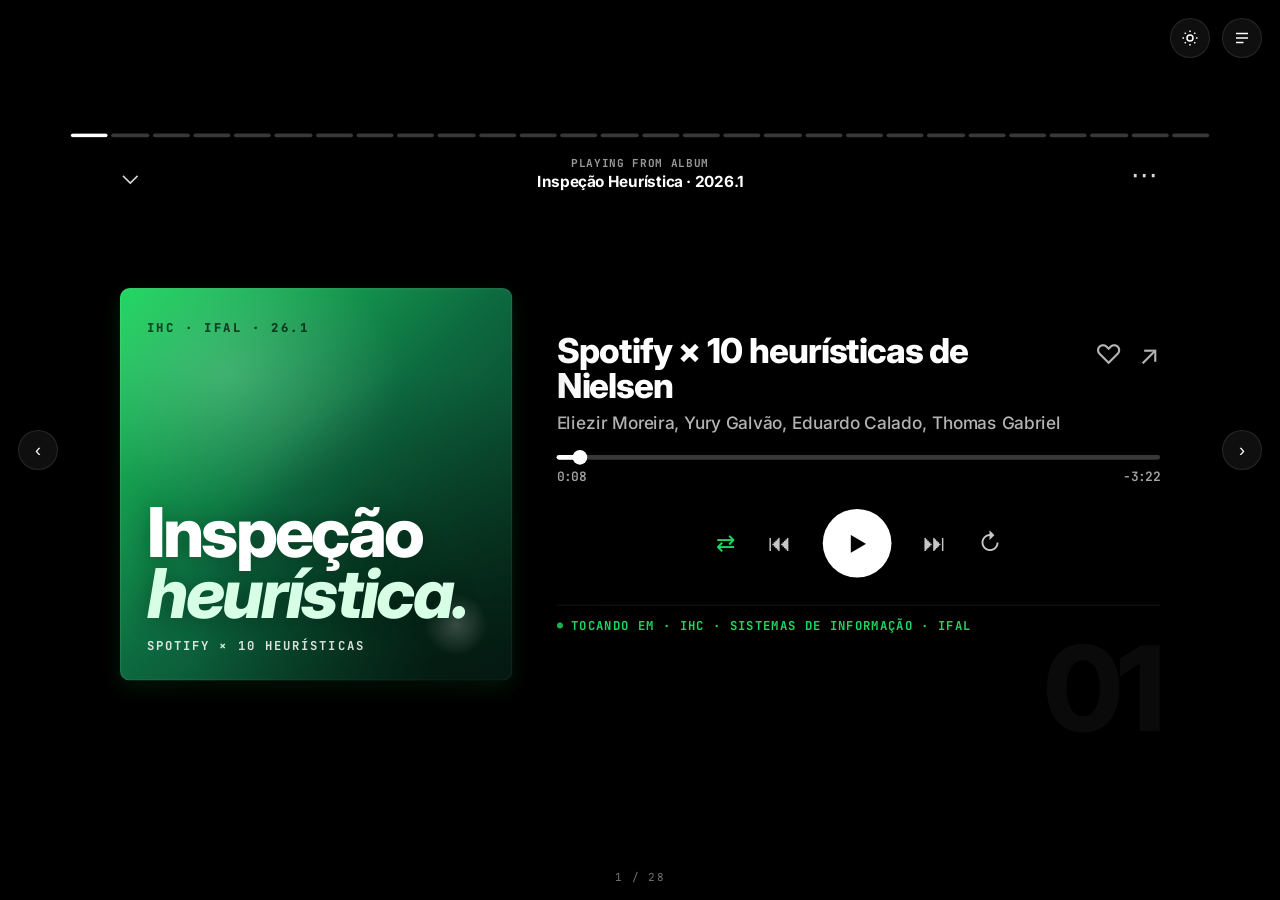
==== slides/index.html @ 684b8086 "feat: enhance playlist management slide with album cover, tracklist, and improved scrollbar visibili" ====
<!DOCTYPE html>
<html lang="pt-BR">
<head>
  <meta charset="UTF-8">
  <meta name="viewport" content="width=device-width, initial-scale=1.0">
  <title>Inspeção Heurística do Spotify · IHC · IFAL</title>
  <link href="https://fonts.googleapis.com/css2?family=Inter:wght@300;400;500;600;700;800&family=JetBrains+Mono:wght@400;500;600;700&display=swap" rel="stylesheet">
  <link rel="stylesheet" href="css/theme.css">
</head>
<body>

<!-- TOC toggle -->
<button class="toc-toggle" id="toc-toggle" aria-label="Sumário">
  <svg viewBox="0 0 24 24" fill="none" stroke="currentColor" stroke-width="2"><line x1="4" y1="6" x2="20" y2="6"/><line x1="4" y1="12" x2="20" y2="12"/><line x1="4" y1="18" x2="14" y2="18"/></svg>
</button>
<div class="toc-panel" id="toc-panel">
  <h4>Sumário · 28 slides</h4>
  <ul class="toc-list">
    <li class="toc-item" data-goto="0"><span class="toc-num">01</span><span>Now Playing · Spotify × Nielsen</span></li>
    <li class="toc-item" data-goto="1"><span class="toc-num">02</span><span>Sumário · Playlist</span></li>
    <li class="toc-item" data-goto="2"><span class="toc-num">03</span><span>O que é avaliação heurística</span></li>
    <li class="toc-item" data-goto="3"><span class="toc-num">04</span><span>Por que usar</span></li>
    <li class="toc-item" data-goto="4"><span class="toc-num">05</span><span>Escala de severidade</span></li>
    <li class="toc-item" data-goto="5"><span class="toc-num">06</span><span>10 heurísticas de Nielsen</span></li>
    <li class="toc-item" data-goto="6"><span class="toc-num">07</span><span>Como conduzimos</span></li>
    <li class="toc-item" data-goto="7"><span class="toc-num">08</span><span>Métricas do estudo</span></li>
    <li class="toc-item" data-goto="8"><span class="toc-num">09</span><span>F1 · Busca de Música</span></li>
    <li class="toc-item" data-goto="9"><span class="toc-num">10</span><span>P 1.1 · Filtros após busca</span></li>
    <li class="toc-item" data-goto="10"><span class="toc-num">11</span><span>P 1.2 · Diferenciação visual</span></li>
    <li class="toc-item" data-goto="11"><span class="toc-num">12</span><span>P 1.3 · Limpar recentes</span></li>
    <li class="toc-item" data-goto="12"><span class="toc-num">13</span><span>F2 · Playlists</span></li>
    <li class="toc-item" data-goto="13"><span class="toc-num">14</span><span>P 2.1–2.4 · Descobribilidade</span></li>
    <li class="toc-item" data-goto="14"><span class="toc-num">15</span><span>P 2.5 · Desfazer ao remover</span></li>
    <li class="toc-item" data-goto="15"><span class="toc-num">16</span><span>P 2.6/2.7 · Ações finas</span></li>
    <li class="toc-item" data-goto="16"><span class="toc-num">17</span><span>P 2.8 · Seleção múltipla</span></li>
    <li class="toc-item" data-goto="17"><span class="toc-num">18</span><span>P 2.9 · Privacidade</span></li>
    <li class="toc-item" data-goto="18"><span class="toc-num">19</span><span>P 2.10 · Descrição/posições</span></li>
    <li class="toc-item" data-goto="19"><span class="toc-num">20</span><span>F3 · Mixagem</span></li>
    <li class="toc-item" data-goto="20"><span class="toc-num">21</span><span>P 3.1 · Onboarding</span></li>
    <li class="toc-item" data-goto="21"><span class="toc-num">22</span><span>P 3.2 · Limite oculto</span></li>
    <li class="toc-item" data-goto="22"><span class="toc-num">23</span><span>P 3.3 · Premium</span></li>
    <li class="toc-item" data-goto="23"><span class="toc-num">24</span><span>P 3.4 · Etapas do Blend</span></li>
    <li class="toc-item" data-goto="24"><span class="toc-num">25</span><span>Heurísticas mais violadas</span></li>
    <li class="toc-item" data-goto="25"><span class="toc-num">26</span><span>Distribuição por severidade</span></li>
    <li class="toc-item" data-goto="26"><span class="toc-num">27</span><span>Padrões e trade-offs</span></li>
    <li class="toc-item" data-goto="27"><span class="toc-num">28</span><span>Wrapped final · Resumo</span></li>
  </ul>
</div>

<button class="theme-toggle" id="theme-toggle" aria-label="Alternar tema">
  <svg viewBox="0 0 24 24"><circle cx="12" cy="12" r="4"/><path d="M12 2v2M12 20v2M2 12h2M20 12h2M4.93 4.93l1.41 1.41M17.66 17.66l1.41 1.41M4.93 19.07l1.41-1.41M17.66 6.34l1.41-1.41"/></svg>
</button>

<button class="nav-btn" id="nav-prev" aria-label="Slide anterior">‹</button>
<button class="nav-btn" id="nav-next" aria-label="Próximo slide">›</button>
<div id="counter">1 / 28</div>

<div id="pres">
  <div id="viewport">
    <div id="scaler">

      <!-- ═══ SLIDE 1 — NOW PLAYING (mock do Spotify) ═══ -->
      <div class="slide nowplay active">
        <div class="slide-inner">
          <div class="np-topbar">
            <span class="np-chev" aria-hidden="true">⌄</span>
            <div class="np-context">
              <span class="np-context-label">Playing from album</span>
              <span class="np-context-name">Inspeção Heurística · 2026.1</span>
            </div>
            <span class="np-menu" aria-hidden="true">⋯</span>
          </div>

          <div class="np-content">
            <!-- Capa do "álbum" -->
            <div class="np-cover">
              <div class="np-cover-tag">IHC · IFAL · 26.1</div>
              <div class="np-cover-spacer"></div>
              <div class="np-cover-title">Inspeção<br><em>heurística.</em></div>
              <div class="np-cover-sub">Spotify × 10 heurísticas</div>
            </div>

            <!-- Info, progresso, controles -->
            <div class="np-info">
              <div class="np-track-row">
                <div class="np-track-meta">
                  <div class="np-track-title">Spotify × 10 heurísticas de Nielsen</div>
                  <div class="np-track-artist">Eliezir Moreira, Yury Galvão, Eduardo Calado, Thomas Gabriel</div>
                </div>
                <div class="np-actions">
                  <span class="np-heart" aria-label="Curtir"></span>
                  <span class="np-share" aria-label="Compartilhar">↗</span>
                </div>
              </div>

              <div class="np-progress">
                <div class="np-progress-track">
                  <div class="np-progress-fill"></div>
                  <div class="np-progress-thumb"></div>
                </div>
                <div class="np-progress-time">
                  <span>0:08</span>
                  <span>-3:22</span>
                </div>
              </div>

              <div class="np-controls">
                <span class="np-ctrl np-shuffle" aria-label="Aleatório">⇄</span>
                <span class="np-ctrl" aria-label="Anterior">⏮</span>
                <span class="np-ctrl np-play" aria-label="Tocar"></span>
                <span class="np-ctrl" aria-label="Próxima">⏭</span>
                <span class="np-ctrl" aria-label="Repetir">↻</span>
              </div>

              <div class="np-secondary">
                <span class="np-device">Tocando em · IHC · Sistemas de Informação · IFAL</span>
              </div>
            </div>
          </div>
        </div>
        <div class="corner-num">01</div>
      </div>

      <!-- ═══ SLIDE 2 — SUMÁRIO (Spotify Playlist screen) ═══ -->
      <div class="slide playlist-slide" data-steps="8">
        <div class="slide-inner">
          <div class="pl-header">
            <div class="pl-cover">
              <div class="pl-cover-tag">IHC · 26.1</div>
              <div class="pl-cover-title">Sumário<em>.</em></div>
            </div>
            <div class="pl-info">
              <div class="pl-type">Playlist</div>
              <div class="pl-title">Sumário</div>
              <div class="pl-desc">As 8 faixas que compõem esta apresentação. Da definição até as conclusões — Spotify × Nielsen, 18 problemas únicos.</div>
              <div class="pl-meta">
                <strong>Eliezir, Yury, Eduardo, Thomas</strong>
                <span class="pl-dot"></span>
                <span><strong>8</strong> tracks</span>
                <span class="pl-dot"></span>
                <span>~20 min</span>
              </div>
            </div>
          </div>

          <div class="pl-actions">
            <span class="pl-play-big" aria-label="Tocar"></span>
            <span class="pl-icon" aria-label="Curtir">♡</span>
            <span class="pl-icon" aria-label="Compartilhar">↗</span>
            <span class="pl-icon" aria-label="Mais">⋯</span>
          </div>

          <div class="pl-tracklist">
            <div class="pl-track-header">
              <span class="pl-h-num">#</span>
              <span class="pl-h-title">Título</span>
              <span class="pl-h-dur">⏱</span>
            </div>
            <div class="pl-tracks">
            <div class="pl-track step" data-step="1">
              <div class="pl-track-num-cell"><span class="pl-track-num">1</span></div>
              <div class="pl-track-meta">
                <div class="pl-track-title">O que é avaliação heurística</div>
                <div class="pl-track-subtitle">Método, valor, escala de severidade</div>
              </div>
              <span class="pl-track-duration">2:30</span>
            </div>
            <div class="pl-track step" data-step="2">
              <div class="pl-track-num-cell"><span class="pl-track-num">2</span></div>
              <div class="pl-track-meta">
                <div class="pl-track-title">10 heurísticas de Nielsen</div>
                <div class="pl-track-subtitle">As mais violadas no nosso estudo</div>
              </div>
              <span class="pl-track-duration">1:30</span>
            </div>
            <div class="pl-track step" data-step="3">
              <div class="pl-track-num-cell"><span class="pl-track-num">3</span></div>
              <div class="pl-track-meta">
                <div class="pl-track-title">Como conduzimos a inspeção</div>
                <div class="pl-track-subtitle">4 avaliadores · mesclagem de duplicatas</div>
              </div>
              <span class="pl-track-duration">1:30</span>
            </div>
            <div class="pl-track step" data-step="4">
              <div class="pl-track-num-cell"><span class="pl-track-num">4</span></div>
              <div class="pl-track-meta">
                <div class="pl-track-title">F1 · Busca de Música</div>
                <div class="pl-track-subtitle">4 problemas</div>
              </div>
              <span class="pl-track-duration">3:00</span>
            </div>
            <div class="pl-track step" data-step="5">
              <div class="pl-track-num-cell"><span class="pl-track-num">5</span></div>
              <div class="pl-track-meta">
                <div class="pl-track-title">F2 · Gerenciamento de Playlists</div>
                <div class="pl-track-subtitle">10 problemas — o bloco mais denso</div>
              </div>
              <span class="pl-track-duration">5:00</span>
            </div>
            <div class="pl-track step" data-step="6">
              <div class="pl-track-num-cell"><span class="pl-track-num">6</span></div>
              <div class="pl-track-meta">
                <div class="pl-track-title">F3 · Mixagem (Edit Transition + Blend)</div>
                <div class="pl-track-subtitle">4 problemas</div>
              </div>
              <span class="pl-track-duration">3:00</span>
            </div>
            <div class="pl-track step" data-step="7">
              <div class="pl-track-num-cell"><span class="pl-track-num">7</span></div>
              <div class="pl-track-meta">
                <div class="pl-track-title">Análise consolidada</div>
                <div class="pl-track-subtitle">Heurísticas mais violadas · severidade · padrões</div>
              </div>
              <span class="pl-track-duration">2:00</span>
            </div>
            <div class="pl-track step" data-step="8">
              <div class="pl-track-num-cell"><span class="pl-track-num">8</span></div>
              <div class="pl-track-meta">
                <div class="pl-track-title">Conclusões</div>
                <div class="pl-track-subtitle">Trade-offs e próximos passos</div>
              </div>
              <span class="pl-track-duration">1:30</span>
            </div>
            </div><!-- /.pl-tracks -->
          </div><!-- /.pl-tracklist -->
        </div>
        <div class="step-indicator"></div>
        <div class="corner-num">02</div>
      </div>

      <!-- ═══ SLIDE 3 — TRACK 1 (WRAPPED INTRO) — O QUE É AVALIAÇÃO HEURÍSTICA ═══ -->
      <div class="slide wrapped-intro">
        <div class="wri-decor">2026</div>
        <div class="slide-inner">
          <div class="wri-header">
            <div class="wri-header-text">
              <div class="wri-eyebrow">Track 01 · Bloco 1</div>
              <h2 class="wri-title">O que é avaliação heurística</h2>
              <p class="wri-subtitle">Método de inspeção em que avaliadores especialistas examinam uma interface contra um conjunto de princípios de usabilidade.</p>
            </div>
            <div class="wri-photo">
              <div class="wri-photo-inner">
                <img src="images/jakob-nielsen.png" alt="Jakob Nielsen — Usability Pioneer">
              </div>
            </div>
          </div>

          <div class="wri-bigstat">
            <div class="wri-bigstat-block">
              <div class="wri-bigstat-label">Inventado em</div>
              <div class="wri-bigstat-value">1990</div>
            </div>
            <div class="wri-bigstat-block">
              <div class="wri-bigstat-label">Por</div>
              <div class="wri-bigstat-value">Jakob Nielsen</div>
            </div>
          </div>
        </div>
        <div class="wri-brand">
          <span class="wri-brand-logo">♪</span>
          <span>IHC.IFAL.EDU.BR/HEURÍSTICAS</span>
        </div>
        <div class="corner-num">03</div>
      </div>

      <!-- ═══ SLIDE 4 — POR QUE USAR ═══ -->
      <div class="slide s-dark">
        <div class="slide-inner">
          <div class="slide-tag">Bloco 1 · Por que usar</div>
          <h2 class="section">Barato. Rápido. Acionável.</h2>
          <div class="divider"></div>
          <div class="mini-stats">
            <div class="mini-stat-card pink">
              <div class="ms-tag">Detecção</div>
              <div class="ms-num">55<span class="ms-unit">–75%</span></div>
              <div class="ms-label">Dos problemas detectados<br>com 3–5 avaliadores</div>
            </div>
            <div class="mini-stat-card cyan">
              <div class="ms-tag">Equipe</div>
              <div class="ms-num">3<span class="ms-unit">–5</span></div>
              <div class="ms-label">Avaliadores recomendados<br>por Nielsen</div>
            </div>
            <div class="mini-stat-card lime">
              <div class="ms-tag">Tempo</div>
              <div class="ms-num">≈ 1<span class="ms-unit">d</span></div>
              <div class="ms-label">Tempo típico por avaliador<br>numa inspeção focada</div>
            </div>
          </div>
          <p style="margin-top:14px;font-size:14px;color:var(--ink2);line-height:1.6;max-width:840px;">
            Em vez de gastar tempo de usuário real com problemas que <em class="it">qualquer especialista detectaria</em>, a heurística filtra a "casca grossa" dos defeitos primeiro. <span class="hl">Eficiência de descoberta</span> por baixo custo.
          </p>
        </div>
        <div class="corner-num">04</div>
      </div>

      <!-- ═══ SLIDE 5 — ESCALA DE SEVERIDADE (Equalizer) ═══ -->
      <div class="slide s-dark2">
        <div class="slide-inner">
          <div class="slide-tag">Bloco 1 · Escala</div>
          <h2 class="section">Severidade — escala 1 a 4</h2>
          <div class="divider"></div>
          <p style="font-size:13px;color:var(--ink3);margin-bottom:8px;max-width:780px;">Cada problema recebe uma severidade combinando <span class="hl">frequência</span>, <span class="hl">impacto</span> e <span class="hl">persistência</span>. Quanto mais alto, mais urgente.</p>

          <div class="eq-chart">
            <div class="eq-col s1">
              <span class="eq-num">SEV 1</span>
              <div class="eq-bar"></div><div class="eq-bar"></div><div class="eq-bar"></div><div class="eq-bar"></div><div class="eq-bar"></div>
            </div>
            <div class="eq-col s2">
              <span class="eq-num">SEV 2</span>
              <div class="eq-bar"></div><div class="eq-bar"></div><div class="eq-bar"></div><div class="eq-bar"></div><div class="eq-bar"></div>
            </div>
            <div class="eq-col s3">
              <span class="eq-num">SEV 3</span>
              <div class="eq-bar"></div><div class="eq-bar"></div><div class="eq-bar"></div><div class="eq-bar"></div><div class="eq-bar"></div>
            </div>
            <div class="eq-col s4">
              <span class="eq-num">SEV 4</span>
              <div class="eq-bar"></div><div class="eq-bar"></div><div class="eq-bar"></div><div class="eq-bar"></div><div class="eq-bar"></div>
            </div>
          </div>

          <div class="eq-labels">
            <div class="eq-label s1">
              <span class="lbl-title">Cosmético</span>
              <span class="lbl-sub">Corrigir só se sobrar tempo</span>
            </div>
            <div class="eq-label s2">
              <span class="lbl-title">Menor</span>
              <span class="lbl-sub">Baixa prioridade · atrapalha pouco</span>
            </div>
            <div class="eq-label s3">
              <span class="lbl-title">Maior</span>
              <span class="lbl-sub">Alta prioridade · atrapalha o uso</span>
            </div>
            <div class="eq-label s4">
              <span class="lbl-title">Catastrófico</span>
              <span class="lbl-sub">Corrigir antes de lançar</span>
            </div>
          </div>
        </div>
        <div class="corner-num">05</div>
      </div>

      <!-- ═══ SLIDE 6 — 10 HEURÍSTICAS (Spotify search list) ═══ -->
      <div class="slide s-dark">
        <div class="slide-inner">
          <div class="slide-tag">Bloco 2 · As 10 heurísticas de Nielsen</div>
          <h2 class="section">Os princípios — e quais o Spotify mais viola</h2>
          <div class="divider"></div>

          <div class="spotify-list">
            <div class="sl-row">
              <div class="sl-cover h1"><span class="sl-icon">◎</span></div>
              <div class="sl-meta">
                <span class="sl-title">H1 — Visibilidade do estado do sistema</span>
                <span class="sl-sub">Sistema sempre informa o que está acontecendo</span>
              </div>
            </div>
            <div class="sl-row">
              <div class="sl-cover h2"><span class="sl-icon">⊕</span></div>
              <div class="sl-meta">
                <span class="sl-title">H2 — Compatibilidade com o mundo real</span>
                <span class="sl-sub">Linguagem do usuário, não do sistema</span>
              </div>
            </div>
            <div class="sl-row">
              <div class="sl-cover h3"><span class="sl-icon">↶</span></div>
              <div class="sl-meta">
                <span class="sl-title">H3 — Controle e liberdade do usuário</span>
                <span class="sl-sub">Saídas de emergência e desfazer ações</span>
              </div>
            </div>
            <div class="sl-row">
              <div class="sl-cover h4"><span class="sl-icon">▦</span></div>
              <div class="sl-meta">
                <span class="sl-title">H4 — Consistência e padrões</span>
                <span class="sl-sub">Mesma palavra, mesma ação em toda interface</span>
              </div>
            </div>
            <div class="sl-row">
              <div class="sl-cover h5"><span class="sl-icon">✦</span></div>
              <div class="sl-meta">
                <span class="sl-title">H5 — Reconhecer em vez de lembrar</span>
                <span class="sl-sub">Tornar opções visíveis para reduzir memorização</span>
              </div>
            </div>
            <div class="sl-row">
              <div class="sl-cover h6"><span class="sl-icon">»</span></div>
              <div class="sl-meta">
                <span class="sl-title">H6 — Flexibilidade e eficiência</span>
                <span class="sl-sub">Atalhos para acelerar usuários avançados</span>
              </div>
            </div>
            <div class="sl-row">
              <div class="sl-cover h7"><span class="sl-icon">◇</span></div>
              <div class="sl-meta">
                <span class="sl-title">H7 — Design estético e minimalista</span>
                <span class="sl-sub">Sem informação irrelevante competindo pela atenção</span>
              </div>
            </div>
            <div class="sl-row">
              <div class="sl-cover h8"><span class="sl-icon">⊘</span></div>
              <div class="sl-meta">
                <span class="sl-title">H8 — Prevenção de erros</span>
                <span class="sl-sub">Prevenir antes que aconteçam, melhor que tratar depois</span>
              </div>
            </div>
            <div class="sl-row">
              <div class="sl-cover h9"><span class="sl-icon">↻</span></div>
              <div class="sl-meta">
                <span class="sl-title">H9 — Recuperação de erros</span>
                <span class="sl-sub">Mensagens claras com solução acionável</span>
              </div>
            </div>
            <div class="sl-row">
              <div class="sl-cover h10"><span class="sl-icon">?</span></div>
              <div class="sl-meta">
                <span class="sl-title">H10 — Ajuda e documentação</span>
                <span class="sl-sub">Tutorial contextual quando o usuário precisa</span>
              </div>
            </div>
          </div>

        </div>
        <div class="corner-num">06</div>
      </div>

      <!-- ═══ SLIDE 7 — COMO CONDUZIMOS (Album Credits) ═══ -->
      <div class="slide s-dark2">
        <div class="slide-inner">
          <div class="slide-tag">Bloco 3 · Método aplicado</div>
          <h2 class="section">Como conduzimos a inspeção</h2>
          <div class="divider"></div>

          <div class="credits">
            <!-- Sidebar estilo álbum: capa + artistas embaixo -->
            <div class="credits-album">
              <div class="cr-cover">
                <img src="images/grupo.png" alt="Interação Humano-Computador · Turma IHC · IFAL 2026">
              </div>
              <div class="cr-album-artists">
                <div class="cr-person"><span class="cr-avatar">EM</span>Eliezir Moreira</div>
                <div class="cr-person"><span class="cr-avatar">YG</span>Yury Galvão</div>
                <div class="cr-person"><span class="cr-avatar">EC</span>Eduardo Calado</div>
                <div class="cr-person"><span class="cr-avatar">TG</span>Thomas Gabriel</div>
              </div>
            </div>

            <!-- Lado direito: Method · Tracks · Recorded at empilhados -->
            <div class="credits-info">
              <div class="credits-section">
                <div class="credits-label">Method</div>
                <ol class="credits-method">
                  <li>
                    <div>
                      <strong>Inspeção individual</strong>
                      <span>Cada avaliador examinou as 3 funcionalidades isoladamente — registrando problemas, heurísticas violadas e severidade proposta.</span>
                    </div>
                  </li>
                  <li>
                    <div>
                      <strong>Reunião de calibração</strong>
                      <span>Discussão coletiva de cada problema, fusão de duplicatas e ajuste de severidade quando havia divergência.</span>
                    </div>
                  </li>
                  <li>
                    <div>
                      <strong>Consolidação</strong>
                      <span>Escrita do relatório final mesclado com tabela-resumo dos problemas únicos.</span>
                    </div>
                  </li>
                </ol>
              </div>

              <div class="credits-bottom">
                <div class="credits-section">
                  <div class="credits-label">Tracks inspecionadas</div>
                  <div class="credits-tracks">
                    <div class="cr-track">
                      <span class="cr-tnum">1</span>
                      <span class="cr-tname">F1 · Busca de música</span>
                    </div>
                    <div class="cr-track">
                      <span class="cr-tnum">2</span>
                      <span class="cr-tname">F2 · Gerenciamento de playlists</span>
                    </div>
                    <div class="cr-track">
                      <span class="cr-tnum">3</span>
                      <span class="cr-tname">F3 · Mixagem · Edit Transition + Blend</span>
                    </div>
                  </div>
                </div>

                <div class="credits-section">
                  <div class="credits-label">Recorded at</div>
                  <div class="credits-platform">
                    <div class="cp-row">
                      <span class="cp-key">Plataforma</span>
                      <span class="cp-val">Spotify Mobile · iOS</span>
                    </div>
                    <div class="cp-row">
                      <span class="cp-key">Plano</span>
                      <span class="cp-val">Premium + Free</span>
                    </div>
                    <div class="cp-row">
                      <span class="cp-key">Período</span>
                      <span class="cp-val">2026.1 · IFAL</span>
                    </div>
                  </div>
                </div>
              </div>
            </div>
          </div>
        </div>
        <div class="corner-num">07</div>
      </div>

      <!-- ═══ SLIDE 8 — MÉTRICAS DO ESTUDO ═══ -->
      <div class="slide s-dark">
        <div class="slide-inner">
          <div class="slide-tag">Bloco 3 · Em números</div>
          <h2 class="section">Métricas do estudo</h2>
          <div class="divider"></div>

          <div class="mini-stats" style="grid-template-columns:repeat(4,1fr);">
            <div class="mini-stat-card blue">
              <div class="ms-tag">Reportados</div>
              <div class="ms-num">33</div>
              <div class="ms-label">Problemas brutos<br>somando os 4 avaliadores</div>
            </div>
            <div class="mini-stat-card lime">
              <div class="ms-tag">Únicos</div>
              <div class="ms-num">18</div>
              <div class="ms-label">Após mesclagem<br>de duplicatas</div>
            </div>
            <div class="mini-stat-card amber">
              <div class="ms-tag">Severidade</div>
              <div class="ms-num">1,9</div>
              <div class="ms-label">Média na escala<br>de 1 a 4</div>
            </div>
            <div class="mini-stat-card violet">
              <div class="ms-tag">Consenso</div>
              <div class="ms-num">4<span class="ms-unit">/4</span></div>
              <div class="ms-label">Avaliadores no P 1.2<br>(maior consenso)</div>
            </div>
          </div>

          <div style="margin-top:18px;">
            <div class="card">
              <div class="card-title">Distribuição por severidade</div>
              <div style="display:flex;flex-direction:column;gap:8px;margin-top:4px;">
                <div style="display:grid;grid-template-columns:24px 1fr 32px;gap:10px;align-items:center;">
                  <span class="sev sev-3">3</span>
                  <div style="height:8px;background:rgba(255,255,255,.06);border-radius:4px;position:relative;overflow:hidden;">
                    <div style="position:absolute;left:0;top:0;bottom:0;width:71%;background:linear-gradient(90deg,#fb923c,#ea580c);border-radius:4px;"></div>
                  </div>
                  <span style="font-family:'JetBrains Mono',monospace;font-size:12px;font-weight:700;color:#ffb86c;">5</span>
                </div>
                <div style="display:grid;grid-template-columns:24px 1fr 32px;gap:10px;align-items:center;">
                  <span class="sev sev-2">2</span>
                  <div style="height:8px;background:rgba(255,255,255,.06);border-radius:4px;position:relative;overflow:hidden;">
                    <div style="position:absolute;left:0;top:0;bottom:0;width:86%;background:linear-gradient(90deg,#fde047,#eab308);border-radius:4px;"></div>
                  </div>
                  <span style="font-family:'JetBrains Mono',monospace;font-size:12px;font-weight:700;color:var(--amber2);">6</span>
                </div>
                <div style="display:grid;grid-template-columns:24px 1fr 32px;gap:10px;align-items:center;">
                  <span class="sev sev-1">1</span>
                  <div style="height:8px;background:rgba(255,255,255,.06);border-radius:4px;position:relative;overflow:hidden;">
                    <div style="position:absolute;left:0;top:0;bottom:0;width:100%;background:linear-gradient(90deg,#4ade80,#16a34a);border-radius:4px;"></div>
                  </div>
                  <span style="font-family:'JetBrains Mono',monospace;font-size:12px;font-weight:700;color:#4ade80;">7</span>
                </div>
              </div>
            </div>
          </div>
        </div>
        <div class="corner-num">08</div>
      </div>

      <!-- ═══ SLIDE 9 — F1 · BUSCA DE MÚSICA (Playlist screen) ═══ -->
      <div class="slide playlist-slide">
        <div class="slide-inner">
          <div class="pl-header">
            <div class="pl-cover has-image">
              <img src="images/f1-busca.png" alt="F1 · Busca de Música — Inspeção Heurística no Spotify">
            </div>
            <div class="pl-info">
              <div class="pl-type">EP · Funcionalidade 1</div>
              <div class="pl-title" style="font-size:46px;">F1 · Busca de Música</div>
              <div class="pl-desc">Bloco mais usado do app. Comportamento <em class="it">duplo</em> — preview em tempo real durante a digitação e tela completa após confirmar — gera os principais atritos.</div>
              <div class="pl-meta">
                <strong>Spotify Mobile · iOS</strong>
                <span class="pl-dot"></span>
                <span><strong>3</strong> faixas</span>
                <span class="pl-dot"></span>
                <span>~2 min</span>
              </div>
            </div>
          </div>

          <div class="pl-actions">
            <span class="pl-play-big" aria-label="Tocar"></span>
            <span class="pl-icon" aria-label="Curtir">♡</span>
            <span class="pl-icon" aria-label="Compartilhar">↗</span>
            <span class="pl-icon" aria-label="Mais">⋯</span>
          </div>

          <div class="pl-tracklist">
            <div class="pl-track-header">
              <span class="pl-h-num">#</span>
              <span class="pl-h-title">Título</span>
              <span class="pl-h-dur">⏱</span>
            </div>
            <div class="pl-tracks">
              <div class="pl-track">
                <div class="pl-track-num-cell"><span class="pl-track-num">1</span></div>
                <div class="pl-track-meta">
                  <div class="pl-track-title">P 1.1 · Filtros só aparecem após confirmar a busca</div>
                  <div class="pl-track-subtitle">H1 · H4 · H6 · severidade 2</div>
                </div>
                <span class="pl-track-duration">0:45</span>
              </div>
              <div class="pl-track">
                <div class="pl-track-num-cell"><span class="pl-track-num">2</span></div>
                <div class="pl-track-meta">
                  <div class="pl-track-title">P 1.2 · Diferenciação visual fraca entre resultados</div>
                  <div class="pl-track-subtitle">H4 · H7 · H8 · severidade 3 · 4 avaliadores</div>
                </div>
                <span class="pl-track-duration">0:50</span>
              </div>
              <div class="pl-track">
                <div class="pl-track-num-cell"><span class="pl-track-num">3</span></div>
                <div class="pl-track-meta">
                  <div class="pl-track-title">P 1.3 · Limpar pesquisas recentes ineficiente</div>
                  <div class="pl-track-subtitle">H3 · H7 · severidade 2</div>
                </div>
                <span class="pl-track-duration">0:35</span>
              </div>
            </div>
          </div>
        </div>
        <div class="corner-num">09</div>
      </div>

      <!-- ═══ SLIDE 10 — PROBLEMA 1.1 (Spotify-integrated layout) ═══ -->
      <div class="slide s-dark">
        <div class="slide-inner">
          <!-- "Playing from EP" context label (ties to slide 9 F1 EP) -->
          <div class="problem-context">
            <div class="pc-mini-cover" style="background:url('images/f1-busca.png') center/cover #0d6b40;"></div>
            <span class="pc-pulse"></span>
            <span>Playing from EP · F1 · Busca de Música</span>
          </div>

          <div class="problem-head">
            <span class="problem-id">P 1.1</span>
            <div class="problem-meta">
              <span class="pill pill-accent">H1 · H4 · H6</span>
              <span class="sev sev-2">2</span>
              <span class="pill pill-muted">Eliezir · Eduardo</span>
            </div>
          </div>
          <h2 class="section" style="font-size:26px;">
            Filtros só aparecem após confirmar a busca
            <span class="problem-actions">
              <span class="pa-heart" aria-label="Curtir">♡</span>
              <span class="pa-share" aria-label="Compartilhar">↗</span>
            </span>
          </h2>
          <div class="divider"></div>

          <div class="problem-grid-spotify">
            <div class="problem-carousel">
              <div class="pc-frame">
                <div class="pc-track">
                  <div class="pc-slide" data-caption="Durante a digitação: lista única e mesclada, sem filtros">
                    <img src="images/hi-res/problema-1.1-filtros-ocultos.png" alt="Tela de busca durante digitação — lista mesclada sem filtros visíveis">
                  </div>
                  <div class="pc-slide" data-caption="Após confirmar: filtros de categoria aparecem">
                    <img src="images/hi-res/problema-1.1-filtros.jpg" alt="Tela de busca após confirmar — chips de filtros visíveis">
                  </div>
                </div>
              </div>
              <div class="pc-caption"></div>
            </div>

            <div class="problem-content">
              <div class="ps-section">
                <div class="ps-label">Sobre o problema</div>
                <p class="ps-body">Durante a digitação, o sistema mostra <strong>preview em tempo real</strong> com lista única e mesclada. Os filtros (<code class="inline">Músicas</code>, <code class="inline">Artistas</code>…) só aparecem <strong style="color:var(--accent2);">depois</strong> de pressionar Enter.</p>
              </div>

              <div class="ps-cards">
                <div class="ps-card bad">
                  <div class="ps-card-label"><span class="ps-card-dot"></span> 3 dores combinadas</div>
                  <ul class="ps-points">
                    <li><strong>H4 · Inconsistência</strong> — mesmo campo, dois comportamentos sem aviso visual.</li>
                    <li><strong>H1 · Visibilidade</strong> — preview parece a tela "final".</li>
                    <li><strong>H6 · Eficiência</strong> — quem sabe o que quer não tem como filtrar antes.</li>
                  </ul>
                </div>
                <div class="ps-card good">
                  <div class="ps-card-label"><span class="ps-card-dot"></span> Solução proposta</div>
                  <p class="ps-body">Exibir <strong style="color:var(--accent2);">chips horizontais de categoria</strong> já durante a digitação, com o preview adaptado ao filtro selecionado.</p>
                </div>
              </div>
            </div>
          </div>
        </div>

        <div class="corner-num">10</div>
      </div>

      <!-- ═══ SLIDE 11 — PROBLEMA 1.2 (Spotify-integrated layout) ═══ -->
      <div class="slide s-dark">
        <div class="slide-inner">
          <!-- "Playing from EP" context label -->
          <div class="problem-context">
            <div class="pc-mini-cover" style="background:url('images/f1-busca.png') center/cover #0d6b40;"></div>
            <span class="pc-pulse"></span>
            <span>Playing from EP · F1 · Busca de Música</span>
          </div>

          <div class="problem-head">
            <span class="problem-id">P 1.2</span>
            <div class="problem-meta">
              <span class="pill pill-accent">H4 · H7 · H8</span>
              <span class="sev sev-3">3</span>
              <span class="pill pill-accent">4 avaliadores · maior consenso</span>
            </div>
          </div>
          <h2 class="section" style="font-size:26px;">
            Diferenciação visual fraca entre resultados
            <span class="problem-actions">
              <span class="pa-heart" aria-label="Curtir">♡</span>
              <span class="pa-share" aria-label="Compartilhar">↗</span>
            </span>
          </h2>
          <div class="divider"></div>

          <div class="problem-grid-spotify" style="grid-template-columns:1fr 168px;">
            <div class="problem-content">
              <div class="ps-section">
                <div class="ps-label">Sobre o problema</div>
                <p class="ps-body">Resultados com <strong>capa quadrada idêntica</strong> para tudo, diferenciados apenas por label textual minúsculo. Música, artista, álbum, podcast e playlist aparecem <strong>misturados</strong> em sequência única.</p>
              </div>

              <div class="ps-cards">
                <div class="ps-card bad">
                  <div class="ps-card-label"><span class="ps-card-dot"></span> 3 dores combinadas</div>
                  <ul class="ps-points">
                    <li><strong>Cápsula visual idêntica</strong> — mesma capa quadrada para todos os tipos.</li>
                    <li><strong>Mistura de categorias</strong> — música, artista, álbum, podcast em sequência única.</li>
                    <li><strong>Variantes repetidas</strong> — áudio, vídeo e single da mesma faixa geram ruído.</li>
                  </ul>
                </div>
                <div class="ps-card good">
                  <div class="ps-card-label"><span class="ps-card-dot"></span> Solução proposta</div>
                  <p class="ps-body">Agrupar por categoria · capa <strong style="color:var(--accent2);">circular</strong> para artistas · ícones distintivos por tipo · colapsar variantes da mesma música.</p>
                </div>
              </div>
            </div>

            <div class="problem-carousel">
              <div class="pc-frame">
                <div class="pc-track">
                  <div class="pc-slide" data-caption="Múltiplas entradas da mesma música sem agrupamento">
                    <img src="images/hi-res/problema-1.2-resultados.jpg" alt="Resultados mostrando variantes da mesma faixa em sequência">
                  </div>
                  <div class="pc-slide" data-caption="Mistura de tipos: música, podcast, artista, álbum e playlist com cápsula visual idêntica">
                    <img src="images/hi-res/problema-1.2-mistura-tipos.png" alt="Resultados de busca 'dev' misturando música, podcast, artista, álbum e playlist com mesma capa quadrada">
                  </div>
                </div>
              </div>
              <div class="pc-caption"></div>
            </div>
          </div>
        </div>
        <div class="corner-num">11</div>
      </div>

      <!-- ═══ SLIDE 12 — PROBLEMA 1.3 (carousel à direita — mirror de 11) ═══ -->
      <div class="slide s-dark">
        <div class="slide-inner">
          <div class="problem-context">
            <div class="pc-mini-cover" style="background:url('images/f1-busca.png') center/cover #0d6b40;"></div>
            <span class="pc-pulse"></span>
            <span>Playing from EP · F1 · Busca de Música</span>
          </div>

          <div class="problem-head">
            <span class="problem-id">P 1.3</span>
            <div class="problem-meta">
              <span class="pill pill-accent">H3 · H7</span>
              <span class="sev sev-2">2</span>
              <span class="pill pill-muted">Eliezir</span>
            </div>
          </div>
          <h2 class="section" style="font-size:26px;">
            Acesso ineficiente ao "Limpar pesquisas recentes"
            <span class="problem-actions">
              <span class="pa-heart" aria-label="Curtir">♡</span>
              <span class="pa-share" aria-label="Compartilhar">↗</span>
            </span>
          </h2>
          <div class="divider"></div>

          <div class="problem-grid-spotify" style="grid-template-columns:1fr 168px;">
            <div class="problem-content">
              <div class="ps-section">
                <div class="ps-label">Sobre o problema</div>
                <p class="ps-body">O botão de limpar histórico fica posicionado <strong>no final da lista</strong> de pesquisas recentes — o usuário precisa <em class="it">fechar o teclado</em>, rolar até o fim e só então clicar.</p>
              </div>

              <div class="ps-cards">
                <div class="ps-card bad">
                  <div class="ps-card-label"><span class="ps-card-dot"></span> Custo da ação</div>
                  <ul class="ps-points">
                    <li><strong>Tarefa simples</strong> que vira 5 ações físicas (fechar teclado, rolar, scroll bottom, achar botão, clicar).</li>
                    <li><strong>H3 violada</strong> — controle prejudicado por caminho longo.</li>
                    <li><strong>H7 violada</strong> — eficiência sacrificada pelo posicionamento.</li>
                  </ul>
                </div>
                <div class="ps-card good">
                  <div class="ps-card-label"><span class="ps-card-dot"></span> Solução proposta</div>
                  <p class="ps-body">Reposicionar o botão <strong style="color:var(--accent2);">no topo da seção</strong>, ao lado do título "Pesquisas recentes" — padrão usado pelo próprio Spotify em outras telas (notificações, biblioteca).</p>
                </div>
              </div>
            </div>

            <div class="problem-carousel">
              <div class="pc-frame">
                <div class="pc-track">
                  <div class="pc-slide" data-caption="Botão 'Clear recent searches' no final da lista">
                    <img src="images/hi-res/problema-1.3-limpar-recentes.jpg" alt="Tela com botão limpar pesquisas recentes posicionado no fim da lista">
                  </div>
                </div>
              </div>
              <div class="pc-caption"></div>
            </div>
          </div>
        </div>
        <div class="corner-num">12</div>
      </div>


      <!-- ═══ SLIDE 13 — F2 · GERENCIAMENTO DE PLAYLISTS (Album cover) ═══ -->
      <div class="slide playlist-slide">
        <div class="slide-inner">
          <div class="pl-header">
            <div class="pl-cover has-image">
              <img src="images/f2-playlists.png" alt="F2 · Gerenciamento de Playlists — Inspeção Heurística no Spotify">
            </div>
            <div class="pl-info">
              <div class="pl-type">Album · Funcionalidade 2</div>
              <div class="pl-title" style="font-size:42px;">F2 · Gerenciamento de Playlists</div>
              <div class="pl-desc">O bloco mais denso da inspeção. Nenhum problema catastrófico, mas <strong>P 2.2</strong> (menu sobrecarregado) e <strong>P 2.5</strong> (inconsistência no desfazer) puxam a fila. Heurísticas dominantes: H1, H4, H5, H6, H7.</div>
              <div class="pl-meta">
                <strong>Spotify Mobile · iOS</strong>
                <span class="pl-dot"></span>
                <span><strong>10</strong> faixas</span>
                <span class="pl-dot"></span>
                <span>~5 min</span>
              </div>
            </div>
          </div>

          <div class="pl-actions">
            <span class="pl-play-big" aria-label="Tocar"></span>
            <span class="pl-icon" aria-label="Curtir">♡</span>
            <span class="pl-icon" aria-label="Compartilhar">↗</span>
            <span class="pl-icon" aria-label="Mais">⋯</span>
          </div>

          <div class="pl-tracklist">
            <div class="pl-track-header">
              <span class="pl-h-num">#</span>
              <span class="pl-h-title">Título</span>
              <span class="pl-h-dur">⏱</span>
            </div>
            <div class="pl-tracks">
              <div class="pl-track">
                <div class="pl-track-num-cell"><span class="pl-track-num">1</span></div>
                <div class="pl-track-meta">
                  <div class="pl-track-title">P 2.1 · Pastas sem personalização visual</div>
                  <div class="pl-track-subtitle">H4 · H5 · H7 · severidade 1</div>
                </div>
                <span class="pl-track-duration">0:30</span>
              </div>
              <div class="pl-track">
                <div class="pl-track-num-cell"><span class="pl-track-num">2</span></div>
                <div class="pl-track-meta">
                  <div class="pl-track-title">P 2.2 · Excesso de opções não agrupadas no menu</div>
                  <div class="pl-track-subtitle">H4 · H6 · H7 · severidade 3 · 3 avaliadores</div>
                </div>
                <span class="pl-track-duration">0:50</span>
              </div>
              <div class="pl-track">
                <div class="pl-track-num-cell"><span class="pl-track-num">3</span></div>
                <div class="pl-track-meta">
                  <div class="pl-track-title">P 2.3 · Carrossel horizontal oculta opções</div>
                  <div class="pl-track-subtitle">H1 · H5 · H7 · severidade 1</div>
                </div>
                <span class="pl-track-duration">0:30</span>
              </div>
              <div class="pl-track">
                <div class="pl-track-num-cell"><span class="pl-track-num">4</span></div>
                <div class="pl-track-meta">
                  <div class="pl-track-title">P 2.4 · "Find in playlist" invisível</div>
                  <div class="pl-track-subtitle">H1 · H5 · H6 · H10 · severidade 2</div>
                </div>
                <span class="pl-track-duration">0:35</span>
              </div>
              <div class="pl-track">
                <div class="pl-track-num-cell"><span class="pl-track-num">5</span></div>
                <div class="pl-track-meta">
                  <div class="pl-track-title">P 2.5 · Ausência de "Desfazer" ao remover</div>
                  <div class="pl-track-subtitle">H3 · H4 · H8 · severidade 3</div>
                </div>
                <span class="pl-track-duration">0:45</span>
              </div>
              <div class="pl-track">
                <div class="pl-track-num-cell"><span class="pl-track-num">6</span></div>
                <div class="pl-track-meta">
                  <div class="pl-track-title">P 2.6 · Reordenação acidental durante scroll</div>
                  <div class="pl-track-subtitle">H3 · severidade 2</div>
                </div>
                <span class="pl-track-duration">0:30</span>
              </div>
              <div class="pl-track">
                <div class="pl-track-num-cell"><span class="pl-track-num">7</span></div>
                <div class="pl-track-meta">
                  <div class="pl-track-title">P 2.7 · Ícones de remover/reordenar pouco intuitivos</div>
                  <div class="pl-track-subtitle">H5 · severidade 1</div>
                </div>
                <span class="pl-track-duration">0:30</span>
              </div>
              <div class="pl-track">
                <div class="pl-track-num-cell"><span class="pl-track-num">8</span></div>
                <div class="pl-track-meta">
                  <div class="pl-track-title">P 2.8 · Ausência de seleção múltipla</div>
                  <div class="pl-track-subtitle">H6 · severidade 1</div>
                </div>
                <span class="pl-track-duration">0:30</span>
              </div>
              <div class="pl-track">
                <div class="pl-track-num-cell"><span class="pl-track-num">9</span></div>
                <div class="pl-track-meta">
                  <div class="pl-track-title">P 2.9 · Playlist pública por padrão na criação</div>
                  <div class="pl-track-subtitle">H1 · H8 · severidade 2</div>
                </div>
                <span class="pl-track-duration">0:35</span>
              </div>
              <div class="pl-track">
                <div class="pl-track-num-cell"><span class="pl-track-num">10</span></div>
                <div class="pl-track-meta">
                  <div class="pl-track-title">P 2.10 · Descrição/adicionar músicas mal posicionados</div>
                  <div class="pl-track-subtitle">H1 · H4 · severidade 1</div>
                </div>
                <span class="pl-track-duration">0:30</span>
              </div>
            </div>
          </div>
        </div>
        <div class="corner-num">13</div>
      </div>

      <!-- ═══ SLIDE 15 — PROBLEMAS 2.1 a 2.4 (DESCOBRIBILIDADE) ═══ -->
      <div class="slide s-dark">
        <div class="slide-inner">
          <div class="slide-tag">F2 · Bloco descobribilidade · 4 problemas</div>
          <h2 class="section" style="font-size:30px;">Descobribilidade: o que está oculto</h2>
          <div class="divider"></div>
          <div style="display:grid;grid-template-columns:1fr 1fr;gap:12px;">
            <div class="card" style="border-left:3px solid var(--amber);">
              <div style="display:flex;justify-content:space-between;align-items:center;"><span class="card-title" style="color:var(--amber2);">P 2.1 · Pastas sem personalização visual</span><span class="sev sev-1">1</span></div>
              <div class="card-body">Pastas exibidas com ícone genérico — playlists aceitam capa, pastas não. <span class="hl-amber">Inconsistência interna</span> (H4).</div>
            </div>
            <div class="card" style="border-left:3px solid #ff8c00;">
              <div style="display:flex;justify-content:space-between;align-items:center;"><span class="card-title" style="color:#ffb86c;">P 2.2 · Menu de 12+ opções, sem agrupamento</span><span class="sev sev-3">3</span></div>
              <div class="card-body">Drawer do menu de três pontos abre lista linear, sem hierarquia, sem destaque para ações destrutivas, scroll oculto. <strong style="color:var(--ink);">3 avaliadores reportaram.</strong></div>
            </div>
            <div class="card" style="border-left:3px solid #ff8c00;">
              <div style="display:flex;justify-content:space-between;align-items:center;"><span class="card-title" style="color:#ffb86c;">P 2.3 · Carrossel oculta ações</span><span class="sev sev-1">1</span></div>
              <div class="card-body">Barra horizontal "Add · Mix · Edit · Sort" sem affordance de scroll — opções extras só aparecem se o usuário <em class="it">acertar</em> o gesto.</div>
            </div>
            <div class="card" style="border-left:3px solid var(--red);">
              <div style="display:flex;justify-content:space-between;align-items:center;"><span class="card-title" style="color:var(--red2);">P 2.4 · "Find in playlist" invisível</span><span class="sev sev-2">2</span></div>
              <div class="card-body">Campo de busca interno só acessível via <strong style="color:var(--ink);">pull-down</strong> — gesto sem indicador visual algum. Quase um Easter egg.</div>
            </div>
          </div>
          <p class="attr" style="margin-top:14px;">Padrão comum: <span class="hl">minimalismo estético</span> sacrificando <span class="hl">descobribilidade</span>. H1 e H5 estão em todos.</p>
        </div>
        <div class="corner-num">15</div>
      </div>

      <!-- ═══ SLIDE 16 — PROBLEMA 2.5 ═══ -->
      <div class="slide s-dark">
        <div class="slide-inner">
          <div class="problem-head">
            <span class="problem-id">P 2.5</span>
            <div class="problem-meta">
              <span class="pill pill-accent">H3 · H4 · H8</span>
              <span class="sev sev-3">3</span>
              <span class="pill pill-amber">Severidade alta</span>
              <span class="pill pill-muted">Yury · Eduardo</span>
            </div>
          </div>
          <h2 class="section" style="font-size:30px;">Ausência de "Desfazer" ao remover músicas</h2>
          <div class="divider"></div>
          <p style="font-size:13.5px;color:var(--ink2);line-height:1.55;margin-bottom:12px;max-width:880px;">
            <strong style="color:var(--ink);">Inconsistência interna grave:</strong> dois fluxos de exclusão coexistem no mesmo app, com tratamentos opostos para erros do usuário.
          </p>
          <div class="ba" style="margin-top:0;">
            <div class="ba-side bad">
              <span class="ba-tag">Fluxo A · Menu lateral da música</span>
              <p style="font-size:12.5px;color:var(--ink2);line-height:1.55;">
                Toque na música → "Remover da playlist" → <strong style="color:var(--red2);">música some sem confirmação</strong>. <strong>Sem snackbar. Sem desfazer.</strong>
              </p>
              <div class="callout">✗ Sem rede de segurança</div>
            </div>
            <div class="ba-side good">
              <span class="ba-tag">Fluxo B · "Editar Playlist"</span>
              <p style="font-size:12.5px;color:var(--ink2);line-height:1.55;">
                Botão Editar → remover ⊖ → confirmar → <strong style="color:var(--accent2);">snackbar com botão "Desfazer"</strong>.
              </p>
              <div class="callout good">✓ Desfazer disponível</div>
            </div>
          </div>
          <div class="solution-box" style="margin-top:14px;">
            <div class="solution-icon">✓</div>
            <div>
              <span class="solution-label">Solução</span>
              <span class="solution-text">Padronizar <strong>snackbar com "Desfazer"</strong> em todos os fluxos de exclusão. A inconsistência sozinha já viola H4 — somada à ausência de prevenção (H8) e perda de controle (H3), justifica severidade 3.</span>
            </div>
          </div>
        </div>
        <div class="corner-num">16</div>
      </div>

      <!-- ═══ SLIDE 17 — PROBLEMAS 2.6 e 2.7 ═══ -->
      <div class="slide s-dark">
        <div class="slide-inner">
          <div class="slide-tag">F2 · Ações finas · 2 problemas</div>
          <h2 class="section" style="font-size:30px;">Atritos na manipulação direta</h2>
          <div class="divider"></div>
          <div style="display:grid;grid-template-columns:1fr 1fr;gap:14px;margin-top:6px;">
            <div class="card" style="border-left:3px solid #ff8c00;">
              <div style="display:flex;justify-content:space-between;align-items:flex-start;gap:10px;">
                <div>
                  <span class="card-title" style="color:#ffb86c;">P 2.6 · Reordenação acidental no scroll</span>
                </div>
                <span class="sev sev-2">2</span>
              </div>
              <div class="card-body">Ao reorganizar manualmente, durante scroll rápido o usuário pode <strong style="color:var(--ink);">arrastar uma faixa sem querer</strong>. Não há confirmação visual nem rota de desfazer imediato.</div>
              <div class="solution-box" style="margin-top:6px;padding:10px 12px;">
                <div class="solution-icon" style="width:22px;height:22px;font-size:12px;">✓</div>
                <div>
                  <span class="solution-label">Solução</span>
                  <span class="solution-text" style="font-size:12px;">Confirmação visual temporária (highlight + toast) com opção de desfazer.</span>
                </div>
              </div>
            </div>
            <div class="card" style="border-left:3px solid var(--amber);">
              <div style="display:flex;justify-content:space-between;align-items:flex-start;gap:10px;">
                <div>
                  <span class="card-title" style="color:var(--amber2);">P 2.7 · Ícones pouco intuitivos</span>
                </div>
                <span class="sev sev-1">1</span>
              </div>
              <div class="card-body" style="display:flex;gap:14px;align-items:center;">
                <div>
                  <span style="font-size:24px;color:var(--red2);">⊖</span>
                  <span style="font-size:11px;color:var(--ink3);margin-left:4px;">remover?</span>
                </div>
                <div>
                  <span style="font-size:24px;color:var(--ink3);">☰</span>
                  <span style="font-size:11px;color:var(--ink3);margin-left:4px;">reordenar?</span>
                </div>
              </div>
              <div class="card-body">Ícones <code class="inline">⊖</code> (círculo com traço) e <code class="inline">☰</code> (três linhas) <strong style="color:var(--ink);">não são autoexplicativos</strong> — exigem aprendizado.</div>
              <div class="solution-box" style="margin-top:6px;padding:10px 12px;">
                <div class="solution-icon" style="width:22px;height:22px;font-size:12px;">✓</div>
                <div>
                  <span class="solution-label">Solução</span>
                  <span class="solution-text" style="font-size:12px;">Substituir por <strong>X / lixeira</strong> (remover) e <strong>setas ↑↓</strong> (reordenar).</span>
                </div>
              </div>
            </div>
          </div>
        </div>
        <div class="corner-num">17</div>
      </div>

      <!-- ═══ SLIDE 18 — PROBLEMA 2.8 ═══ -->
      <div class="slide s-dark">
        <div class="slide-inner">
          <div class="problem-head">
            <span class="problem-id">P 2.8</span>
            <div class="problem-meta">
              <span class="pill pill-accent">H6</span>
              <span class="sev sev-1">1</span>
              <span class="pill pill-muted">Thomas</span>
            </div>
          </div>
          <h2 class="section" style="font-size:30px;">Ausência de seleção múltipla</h2>
          <div class="divider"></div>
          <div style="display:grid;grid-template-columns:1.2fr 1fr;gap:24px;">
            <div>
              <p style="font-size:14px;color:var(--ink2);line-height:1.6;margin-bottom:14px;">
                Não é possível selecionar <strong style="color:var(--ink);">múltiplas músicas</strong> para remover ou mover em lote. Em playlists longas (50+ faixas), organizar exige <em class="it">repetir o mesmo gesto dezenas de vezes</em>.
              </p>
              <div class="callout">⚠ Eficiência (H6) violada para usuários avançados</div>
              <p style="font-size:13px;color:var(--ink3);line-height:1.55;margin-top:12px;">
                Padrão presente em virtualmente <strong style="color:var(--ink);">todos os apps de música/biblioteca</strong> — Apple Music, YouTube Music, biblioteca de fotos, e-mail.
              </p>
            </div>
            <div class="solution-box">
              <div class="solution-icon">✓</div>
              <div>
                <span class="solution-label">Solução</span>
                <span class="solution-text">Modo de <strong>seleção múltipla via toque longo</strong>. Após o primeiro toque longo, demais toques alternam seleção. Barra inferior com ações em lote (mover, remover, adicionar a outra playlist).</span>
              </div>
            </div>
          </div>
        </div>
        <div class="corner-num">18</div>
      </div>

      <!-- ═══ SLIDE 19 — PROBLEMA 2.9 ═══ -->
      <div class="slide s-dark">
        <div class="slide-inner">
          <div class="problem-head">
            <span class="problem-id">P 2.9</span>
            <div class="problem-meta">
              <span class="pill pill-accent">H1 · H8</span>
              <span class="sev sev-2">2</span>
              <span class="pill pill-amber">Privacidade</span>
              <span class="pill pill-muted">Thomas</span>
            </div>
          </div>
          <h2 class="section" style="font-size:30px;">Playlist criada como pública por padrão</h2>
          <div class="divider"></div>
          <div style="display:grid;grid-template-columns:auto 1fr;gap:24px;align-items:center;">
            <div class="phone" style="height:300px;">
              <div class="phone-bar" style="background:var(--bg6);">Nova Playlist</div>
              <div class="phone-row" style="background:var(--bg5);padding:6px;border-radius:4px;">
                <div class="phone-thumb"></div>
                <div class="phone-meta"><span class="phone-title">Minha playlist #84</span></div>
              </div>
              <div style="font-size:8px;color:var(--ink3);padding:4px 0;">3 músicas</div>
              <div class="phone-row" style="margin-top:14px;background:rgba(29,185,84,.15);padding:6px;border-radius:4px;justify-content:center;">
                <span style="font-size:9px;color:var(--accent2);font-weight:700;">Criar</span>
              </div>
              <div class="callout" style="font-size:8.5px;margin-top:8px;text-align:center;">⚠ Sem opção pública/privada nesta tela</div>
            </div>
            <div>
              <p style="font-size:14px;color:var(--ink2);line-height:1.6;margin-bottom:12px;">
                Toda playlist é criada como <strong style="color:var(--red2);">pública</strong>, sem que o usuário possa definir privacidade no momento da criação. Para tornar privada, é preciso <em class="it">depois</em> abrir o menu da playlist e alternar.
              </p>
              <p style="font-size:13px;color:var(--ink3);line-height:1.55;margin-bottom:12px;">
                Embora envolva <span class="hl-amber">privacidade do usuário</span>, a equipe considerou severidade <strong style="color:var(--amber2);">2</strong> — o usuário pode alterar a privacidade depois nas configurações da playlist, mas a ausência da opção no fluxo de criação ainda pode levar a exposições não intencionais.
              </p>
              <div class="solution-box">
                <div class="solution-icon">✓</div>
                <div>
                  <span class="solution-label">Solução</span>
                  <span class="solution-text">Toggle <strong>"Pública / Privada"</strong> visível na tela de criação · padrão privado para reduzir vazamento acidental.</span>
                </div>
              </div>
            </div>
          </div>
        </div>
        <div class="corner-num">19</div>
      </div>

      <!-- ═══ SLIDE 20 — PROBLEMA 2.10 ═══ -->
      <div class="slide s-dark">
        <div class="slide-inner">
          <div class="problem-head">
            <span class="problem-id">P 2.10</span>
            <div class="problem-meta">
              <span class="pill pill-accent">H1 · H4</span>
              <span class="sev sev-1">1</span>
              <span class="pill pill-muted">Eduardo</span>
            </div>
          </div>
          <h2 class="section" style="font-size:30px;">Descrição e "Adicionar músicas" mal posicionados</h2>
          <div class="divider"></div>
          <div style="display:grid;grid-template-columns:1fr 1fr;gap:16px;margin-top:6px;">
            <div class="card" style="border-left:3px solid var(--red);">
              <span class="card-title" style="color:var(--red2);">Onde está hoje</span>
              <ul class="bullet-list" style="font-size:12.5px;">
                <li><div><strong style="color:var(--ink);">Adicionar descrição</strong> está oculto dentro do menu horizontal (3 pontos).</div></li>
                <li><div><strong style="color:var(--ink);">Adicionar músicas</strong> fica no rodapé da playlist — divergindo do padrão da busca global, que está no topo.</div></li>
              </ul>
            </div>
            <div class="card accent">
              <span class="card-title">O custo</span>
              <ul class="bullet-list" style="font-size:12.5px;">
                <li><div><strong style="color:var(--ink);">H1</strong> · funcionalidade central invisível à primeira vista.</div></li>
                <li><div><strong style="color:var(--ink);">H4</strong> · inconsistência com outros padrões do próprio app.</div></li>
                <li><div>Usuário precisa <em class="it">aprender</em> caminhos não óbvios para tarefas básicas.</div></li>
              </ul>
            </div>
          </div>
          <div class="solution-box" style="margin-top:14px;">
            <div class="solution-icon">✓</div>
            <div>
              <span class="solution-label">Solução</span>
              <span class="solution-text">Incluir <strong>campo de descrição direto na criação/edição</strong> da playlist · padronizar posicionamento de campos de busca <strong>sempre no topo</strong>.</span>
            </div>
          </div>
        </div>
        <div class="corner-num">20</div>
      </div>

      <!-- ═══ SLIDE 21 — F3 OVERVIEW ═══ -->
      <div class="slide s-mid">
        <div class="slide-inner">
          <div class="section-header">
            <div class="section-num">F3</div>
            <div class="section-info">
              <div class="section-label">Funcionalidade 3 · 4 problemas</div>
              <div class="section-title">Mixagem · Edit Transition + Blend</div>
            </div>
          </div>
          <p style="font-size:14px;color:var(--ink2);line-height:1.6;max-width:820px;margin-bottom:14px;">
            Recursos avançados do Spotify — restritos a Premium — que <strong style="color:var(--ink);">expõem termos técnicos</strong> de DJ (BPM, notação Camelot, formas de onda) sem mediação para o usuário comum.
          </p>
          <div style="display:flex;flex-direction:column;gap:8px;">
            <div class="p-row"><span class="p-id">3.1</span><div class="p-text">Ausência de onboarding em recursos avançados de mixagem<span class="p-h">H1·H2·H5·H6·H10</span></div><div class="p-meta"><span class="pill pill-accent">3 avaliadores</span><span class="sev sev-3">3</span></div></div>
            <div class="p-row"><span class="p-id">3.2</span><div class="p-text">Limite oculto de intervalo editável na transição<span class="p-h">H1·H3</span></div><div class="p-meta"><span class="sev sev-2">2</span></div></div>
            <div class="p-row"><span class="p-id">3.3</span><div class="p-text">Recurso Premium sem mensagem clara para usuários free<span class="p-h">H1·H10</span></div><div class="p-meta"><span class="sev sev-1">1</span></div></div>
            <div class="p-row"><span class="p-id">3.4</span><div class="p-text">Processo de Blend exige muitas etapas<span class="p-h">H6</span></div><div class="p-meta"><span class="sev sev-3">3</span></div></div>
          </div>
        </div>
        <div class="corner-num">21</div>
      </div>

      <!-- ═══ SLIDE 22 — PROBLEMA 3.1 ═══ -->
      <div class="slide s-dark">
        <div class="slide-inner">
          <div class="problem-head">
            <span class="problem-id">P 3.1</span>
            <div class="problem-meta">
              <span class="pill pill-accent">H1 · H2 · H5 · H6 · H10</span>
              <span class="sev sev-3">3</span>
              <span class="pill pill-red">5 heurísticas — recordista</span>
              <span class="pill pill-muted">Eliezir · Thomas · Yury</span>
            </div>
          </div>
          <h2 class="section" style="font-size:28px;">Ausência de onboarding em mixagem</h2>
          <div class="divider"></div>
          <div style="display:grid;grid-template-columns:1fr 1fr;gap:14px;margin-top:4px;">
            <div class="card" style="border-left:3px solid var(--red);">
              <span class="card-title" style="color:var(--red2);">Edit Transition</span>
              <p style="font-size:12.5px;color:var(--ink2);line-height:1.5;">
                Termos especializados despejados sem explicação:
              </p>
              <div style="display:flex;flex-wrap:wrap;gap:5px;margin-top:6px;">
                <span class="pill pill-muted" style="font-family:'JetBrains Mono',monospace;">BPM</span>
                <span class="pill pill-muted" style="font-family:'JetBrains Mono',monospace;">11B / 12B</span>
                <span class="pill pill-muted" style="font-family:'JetBrains Mono',monospace;">crossfade</span>
                <span class="pill pill-muted" style="font-family:'JetBrains Mono',monospace;">fade in/out</span>
                <span class="pill pill-muted" style="font-family:'JetBrains Mono',monospace;">crossover</span>
                <span class="pill pill-muted" style="font-family:'JetBrains Mono',monospace;">forma de onda</span>
              </div>
              <p style="font-size:11.5px;color:var(--ink3);line-height:1.5;margin-top:8px;">
                Notação <strong style="color:var(--ink);">Camelot</strong> exige conhecimento de teoria musical e prática de DJ.
              </p>
            </div>
            <div class="card" style="border-left:3px solid var(--red);">
              <span class="card-title" style="color:var(--red2);">Blend</span>
              <p style="font-size:12.5px;color:var(--ink2);line-height:1.5;">
                Sistema não explica <strong style="color:var(--ink);">como</strong> a mixagem é construída antes de criar a playlist combinada.
              </p>
              <ul class="bullet-list" style="font-size:11.5px;margin-top:6px;">
                <li><div>Que critérios são usados?</div></li>
                <li><div>Qual a diferença entre Blend, playlist colaborativa e compartilhada?</div></li>
                <li><div>O resultado é uma surpresa — boa ou ruim.</div></li>
              </ul>
            </div>
          </div>
          <div class="solution-box" style="margin-top:12px;">
            <div class="solution-icon">✓</div>
            <div>
              <span class="solution-label">Solução</span>
              <span class="solution-text"><strong>Onboarding obrigatório no primeiro acesso</strong> a cada recurso · <strong>tooltips contextuais</strong> nos termos técnicos · explicação resumida antes da criação do Blend.</span>
            </div>
          </div>
        </div>
        <div class="corner-num">22</div>
      </div>

      <!-- ═══ SLIDE 23 — PROBLEMA 3.2 ═══ -->
      <div class="slide s-dark">
        <div class="slide-inner">
          <div class="problem-head">
            <span class="problem-id">P 3.2</span>
            <div class="problem-meta">
              <span class="pill pill-accent">H1 · H3</span>
              <span class="sev sev-2">2</span>
              <span class="pill pill-muted">Thomas</span>
            </div>
          </div>
          <h2 class="section" style="font-size:30px;">Limite oculto de intervalo editável na transição</h2>
          <div class="divider"></div>
          <div style="display:grid;grid-template-columns:1.2fr 1fr;gap:18px;align-items:center;">
            <div>
              <p style="font-size:14px;color:var(--ink2);line-height:1.6;margin-bottom:12px;">
                O editor de transição possui um <strong style="color:var(--ink);">limite máximo de intervalo</strong> editável — mas não exibe a duração em segundos, nem indica qual é o limite, nem explica <em class="it">o motivo</em> do limite.
              </p>
              <div class="callout">⚠ O usuário só descobre que existe limite quando <em>esbarra</em> nele.</div>
              <p style="font-size:13px;color:var(--ink3);line-height:1.55;margin-top:12px;">
                Sem feedback (H1) e sem rota clara para entender/contornar (H3), o usuário fica preso num estado opaco.
              </p>
            </div>
            <div class="solution-box">
              <div class="solution-icon">✓</div>
              <div>
                <span class="solution-label">Solução</span>
                <span class="solution-text">Exibir <strong>duração em segundos</strong> em tempo real · ao atingir o limite, <strong>mensagem explicativa</strong> ("intervalo máximo de Xs para preservar o batimento da faixa").</span>
              </div>
            </div>
          </div>
        </div>
        <div class="corner-num">23</div>
      </div>

      <!-- ═══ SLIDE 24 — PROBLEMA 3.3 ═══ -->
      <div class="slide s-dark">
        <div class="slide-inner">
          <div class="problem-head">
            <span class="problem-id">P 3.3</span>
            <div class="problem-meta">
              <span class="pill pill-accent">H1 · H10</span>
              <span class="sev sev-1">1</span>
              <span class="pill pill-muted">Eduardo</span>
            </div>
          </div>
          <h2 class="section" style="font-size:30px;">Recurso Premium sem mensagem clara para free</h2>
          <div class="divider"></div>
          <div style="display:grid;grid-template-columns:1fr 1fr;gap:18px;">
            <div class="card" style="border-left:3px solid var(--red);">
              <span class="card-title" style="color:var(--red2);">Comportamento atual</span>
              <p style="font-size:13px;color:var(--ink2);line-height:1.55;">
                Usuário free toca em "Edit Transition" → o sistema <strong style="color:var(--red2);">não responde</strong> ou abre uma tela vaga, <em class="it">sem indicar</em> que é restrição de plano.
              </p>
              <div class="callout" style="margin-top:8px;">✗ Falha silenciosa — usuário acha que é bug.</div>
            </div>
            <div class="card accent">
              <span class="card-title">Por que sev. 1</span>
              <p style="font-size:12.5px;color:var(--ink2);line-height:1.55;">
                Embora a falta de mensagem prejudique a comunicação, o usuário rapidamente percebe que se trata de feature Premium pelo contexto, e o impacto cognitivo é baixo.
              </p>
            </div>
          </div>
          <div class="solution-box" style="margin-top:14px;">
            <div class="solution-icon">✓</div>
            <div>
              <span class="solution-label">Solução</span>
              <span class="solution-text"><strong>Ícone de cadeado</strong> + tag "Premium" no botão · ao tocar, <strong>mensagem explicativa</strong> ("Edit Transition é exclusivo do Premium — saiba mais") com CTA opcional para upgrade.</span>
            </div>
          </div>
        </div>
        <div class="corner-num">24</div>
      </div>

      <!-- ═══ SLIDE 25 — PROBLEMA 3.4 ═══ -->
      <div class="slide s-dark">
        <div class="slide-inner">
          <div class="problem-head">
            <span class="problem-id">P 3.4</span>
            <div class="problem-meta">
              <span class="pill pill-accent">H6</span>
              <span class="sev sev-3">3</span>
              <span class="pill pill-muted">Yury</span>
            </div>
          </div>
          <h2 class="section" style="font-size:30px;">Processo de Blend com muitas etapas</h2>
          <div class="divider"></div>
          <div style="display:grid;grid-template-columns:1.2fr 1fr;gap:18px;">
            <div>
              <p style="font-size:14px;color:var(--ink2);line-height:1.6;margin-bottom:12px;">
                Convidar uma pessoa e gerar a playlist Blend exige <strong style="color:var(--ink);">múltiplos passos</strong>: abrir biblioteca → "+" → escolher Blend → selecionar pessoa → enviar convite → aguardar aceitação → abrir notificação → começa a montagem.
              </p>
              <p style="font-size:13.5px;color:var(--ink3);line-height:1.55;">
                <span class="hl">H6 violada:</span> uma <em class="it">funcionalidade social</em> precisa ser leve. Cada etapa extra é um ponto onde o convite pode morrer.
              </p>
            </div>
            <div class="solution-box">
              <div class="solution-icon">✓</div>
              <div>
                <span class="solution-label">Solução</span>
                <span class="solution-text">Reduzir para <strong>2 passos:</strong> escolher pessoa → compartilhar link/convite. Permitir convite direto via <strong>deep link</strong> (WhatsApp, mensagem, etc) sem que o convidado precise iniciar o fluxo no app.</span>
              </div>
            </div>
          </div>
        </div>
        <div class="corner-num">25</div>
      </div>

      <!-- ═══ SLIDE 26 — HEURÍSTICAS MAIS VIOLADAS ═══ -->
      <div class="slide s-dark2">
        <div class="slide-inner">
          <div class="slide-tag">Análise consolidada · Heurísticas</div>
          <h2 class="section">Heurísticas mais violadas — 18 problemas</h2>
          <div class="divider"></div>
          <div class="bar-chart" style="margin-top:10px;">
            <div class="bar-row">
              <span class="bar-label"><span class="bar-h">H1</span>Visibilidade do estado</span>
              <div class="bar-track"><div class="bar-fill" data-w="100%" style="width:100%;"></div></div>
              <span class="bar-num">8</span>
            </div>
            <div class="bar-row">
              <span class="bar-label"><span class="bar-h">H5</span>Reconhecer &gt; lembrar</span>
              <div class="bar-track"><div class="bar-fill" data-w="75%" style="width:75%;"></div></div>
              <span class="bar-num">6</span>
            </div>
            <div class="bar-row">
              <span class="bar-label"><span class="bar-h">H4</span>Consistência</span>
              <div class="bar-track"><div class="bar-fill" data-w="75%" style="width:75%;"></div></div>
              <span class="bar-num">6</span>
            </div>
            <div class="bar-row">
              <span class="bar-label"><span class="bar-h">H6</span>Eficiência</span>
              <div class="bar-track"><div class="bar-fill" data-w="75%" style="width:75%;"></div></div>
              <span class="bar-num">6</span>
            </div>
            <div class="bar-row">
              <span class="bar-label"><span class="bar-h">H7</span>Estético/minimalista</span>
              <div class="bar-track"><div class="bar-fill" data-w="62.5%" style="width:62.5%;"></div></div>
              <span class="bar-num">5</span>
            </div>
            <div class="bar-row">
              <span class="bar-label"><span class="bar-h">H3</span>Controle &amp; liberdade</span>
              <div class="bar-track"><div class="bar-fill warn" data-w="50%" style="width:50%;"></div></div>
              <span class="bar-num">4</span>
            </div>
            <div class="bar-row">
              <span class="bar-label"><span class="bar-h">H10</span>Ajuda &amp; documentação</span>
              <div class="bar-track"><div class="bar-fill warn" data-w="37.5%" style="width:37.5%;"></div></div>
              <span class="bar-num">3</span>
            </div>
            <div class="bar-row">
              <span class="bar-label"><span class="bar-h">H8</span>Erros &amp; prevenção</span>
              <div class="bar-track"><div class="bar-fill warn" data-w="37.5%" style="width:37.5%;"></div></div>
              <span class="bar-num">3</span>
            </div>
            <div class="bar-row">
              <span class="bar-label"><span class="bar-h">H2</span>Mundo real</span>
              <div class="bar-track"><div class="bar-fill muted" data-w="12.5%" style="width:12.5%;"></div></div>
              <span class="bar-num">1</span>
            </div>
            <div class="bar-row">
              <span class="bar-label" style="color:var(--accent2);"><span class="bar-h">H9</span>Recuperação de erros</span>
              <div class="bar-track"><div class="bar-fill muted" data-w="0%" style="width:0%;background:rgba(255,255,255,.05);"></div></div>
              <span class="bar-num" style="color:var(--accent2);">0</span>
            </div>
          </div>
          <p class="attr" style="margin-top:14px;">
            <strong style="color:var(--accent2);">Padrão:</strong> H1 lidera, com H4, H5 e H6 empatadas em segundo — falhas de <span class="hl">descoberta</span>, <span class="hl">consistência</span> e <span class="hl">eficiência</span>. H9 zerada — Spotify acerta na recuperação de erros.
          </p>
        </div>
        <div class="corner-num">26</div>
      </div>

      <!-- ═══ SLIDE 27 — DISTRIBUIÇÃO POR SEVERIDADE ═══ -->
      <div class="slide s-dark">
        <div class="slide-inner">
          <div class="slide-tag">Análise consolidada · Severidade</div>
          <h2 class="section">Distribuição por severidade</h2>
          <div class="divider"></div>
          <div class="sev-grid" style="margin-top:6px;">
            <div class="sev-card s4">
              <span class="sev-cap">Sev. 4 · catastrófico</span>
              <span class="sev-num">0</span>
              <span class="sev-label">Nenhum problema enquadrado aqui</span>
            </div>
            <div class="sev-card s3">
              <span class="sev-cap">Sev. 3 · maior</span>
              <span class="sev-num">5</span>
              <span class="sev-label">P 1.2 · 2.2 · 2.5 · 3.1 · 3.4</span>
            </div>
            <div class="sev-card s2">
              <span class="sev-cap">Sev. 2 · menor</span>
              <span class="sev-num">6</span>
              <span class="sev-label">P 1.1 · 1.3 · 2.4 · 2.6 · 2.9 · 3.2</span>
            </div>
            <div class="sev-card s1">
              <span class="sev-cap">Sev. 1 · cosmético</span>
              <span class="sev-num">7</span>
              <span class="sev-label">P 1.4 · 2.1 · 2.3 · 2.7 · 2.8 · 2.10 · 3.3</span>
            </div>
          </div>
          <div style="display:grid;grid-template-columns:1fr 1fr;gap:14px;margin-top:18px;">
            <div class="card accent">
              <div class="card-title">Destaque positivo</div>
              <div class="card-body">
                Nenhum problema com severidade <strong style="color:var(--ink);">4 (catastrófico)</strong> identificado. O Spotify mantém qualidade base sólida — os problemas concentram-se em <strong style="color:var(--ink);">menores e cosméticos</strong>.
              </div>
            </div>
            <div class="card">
              <div class="card-title">Os 5 problemas maiores (sev. 3)</div>
              <div class="card-body">
                <strong style="color:var(--ink);">P 1.2</strong> · Diferenciação visual fraca<br>
                <strong style="color:var(--ink);">P 2.2</strong> · Menu da playlist sobrecarregado<br>
                <strong style="color:var(--ink);">P 2.5</strong> · Ausência de Desfazer<br>
                <strong style="color:var(--ink);">P 3.1</strong> · Onboarding em mixagem<br>
                <strong style="color:var(--ink);">P 3.4</strong> · Etapas do Blend
              </div>
            </div>
          </div>
        </div>
        <div class="corner-num">27</div>
      </div>

      <!-- ═══ SLIDE 28 — PADRÕES E TRADE-OFFS ═══ -->
      <div class="slide s-dark2">
        <div class="slide-inner">
          <div class="slide-tag">Conclusões · Padrões observados</div>
          <h2 class="section">Padrões e trade-offs</h2>
          <div class="divider"></div>
          <p class="key-quote" style="margin:6px 0 18px;">
            Spotify é <span class="hl">maduro visualmente</span>, mas peca em <em class="it">descoberta de funcionalidades</em>.
          </p>
          <div style="display:grid;grid-template-columns:1fr 1fr;gap:14px;">
            <div class="card">
              <div class="card-title">Inconsistências internas importantes</div>
              <div class="card-body">
                Mesmo app, dois fluxos — desfazer existe num e não em outro · filtros aparecem num estado e não em outro. <strong style="color:var(--ink);">H4 violada de forma sistemática.</strong>
              </div>
            </div>
            <div class="card">
              <div class="card-title">Mediação para usuário não-técnico</div>
              <div class="card-body">
                Recursos avançados (mixagem, Blend, transições) <strong style="color:var(--ink);">expõem termos técnicos</strong> sem onboarding. O usuário comum bate nessa parede e desiste.
              </div>
            </div>
            <div class="card accent" style="grid-column:1/-1;">
              <div class="card-title">Trade-off central</div>
              <div class="card-body" style="font-size:14px;">
                <strong style="color:var(--accent2);">Minimalismo estético × descobribilidade.</strong> O Spotify privilegia a primeira — o que torna a interface bonita, mas força o usuário a <em class="it">descobrir</em> ou <em class="it">memorizar</em> caminhos. Quando a memorização vira pré-requisito, o app acumula débito de UX.
              </div>
            </div>
          </div>
        </div>
        <div class="corner-num">28</div>
      </div>

      <!-- ═══ SLIDE FINAL — WRAPPED CARD (RESUMO) ═══ -->
      <div class="slide wrapped wrapped-bg-pink">
        <div class="wrapped-blob" style="width:480px;height:480px;background:#1ed760;top:-160px;right:-140px;opacity:.5;"></div>
        <div class="wrapped-blob" style="width:380px;height:380px;background:#ff5c00;bottom:-140px;left:-120px;opacity:.5;"></div>
        <div class="slide-inner" style="padding:50px 56px 38px;">
          <div class="wrapped-eyebrow">A sua inspeção em 1 cartão</div>
          <h2 class="wrapped-headline" style="font-size:48px;margin-bottom:18px;">
            Obrigado<span style="opacity:.6;">.</span>
          </h2>
          <div class="wrapped-grid">
            <div class="wrapped-card">
              <span class="wc-label">Total de problemas</span>
              <span class="wc-value counter" data-count-to="18" data-count-dur="800">0</span>
              <span class="wc-sub">únicos · após mesclagem</span>
            </div>
            <div class="wrapped-card">
              <span class="wc-label">Severidade média</span>
              <span class="wc-value counter" data-count-to="1.9" data-count-dur="800">0</span>
              <span class="wc-sub">na escala de 1 a 4</span>
            </div>
            <div class="wrapped-card span2">
              <span class="wc-label">Top 3 heurísticas violadas</span>
              <div class="wrapped-chips" style="margin-top:6px;">
                <span class="wrapped-chip lg">H1 · Visibilidade · 8</span>
                <span class="wrapped-chip lg">H4 · H5 · H6 · 6 cada</span>
                <span class="wrapped-chip lg">H7 · Estética · 5</span>
              </div>
            </div>
            <div class="wrapped-card">
              <span class="wc-label">Sev. 3 — problemas maiores</span>
              <span class="wc-value">5</span>
              <span class="wc-sub">P 1.2 · 2.2 · 2.5 · 3.1 · 3.4</span>
            </div>
            <div class="wrapped-card">
              <span class="wc-label">Maior consenso</span>
              <span class="wc-value">P 1.2</span>
              <span class="wc-sub">4 avaliadores em concordância</span>
            </div>
          </div>
        </div>
        <div class="wrapped-meta">
          <div class="meta-group">
            <span class="meta-key">Apresentado por</span>
            <span class="meta-val">Eliezir · Yury · Eduardo · Thomas</span>
          </div>
          <div class="meta-group" style="text-align:right;">
            <span class="meta-key">Aberto a perguntas</span>
            <span class="meta-val">→</span>
          </div>
        </div>
        <div class="corner-num">29</div>
      </div>

    </div>
  </div>
</div>

<script src="js/engine.js"></script>
</body>
</html>
---- slides/css/theme.css ----
*, *::before, *::after { box-sizing: border-box; margin: 0; padding: 0; }

:root {
  /* Spotify-inspired dark base */
  --bg:       #000000;
  --bg2:      #0a0a0a;
  --bg3:      #121212;
  --bg4:      #181818;
  --bg5:      #1f1f1f;
  --bg6:      #2a2a2a;

  --ink:      #ffffff;
  --ink2:     #e5e5e5;
  --ink3:     #b3b3b3;
  --muted:    #6a6a6a;
  --border:   #2a2a2a;
  --border2:  #383838;

  /* Spotify green family */
  --accent:   #1db954;
  --accent2:  #1ed760;
  --accent3:  #4ade80;
  --accent4:  #134e2a;

  /* Severity / signal colors */
  --red:      #e91429;
  --red2:     #ff5b6b;
  --amber:    #f2c94c;
  --amber2:   #ffd966;
  --blue:     #4f9eff;
  --blue2:    #7eb8ff;
  --violet:   #b794f4;
}

html, body {
  width: 100%; height: 100%;
  background: #000;
  font-family: 'Inter', 'DM Sans', system-ui, sans-serif;
  overflow: hidden;
  user-select: none;
  color: var(--ink);
}

#pres { position: fixed; inset: 0; display: flex; align-items: center; justify-content: center; }
#viewport { position: relative; width: 100%; height: 100%; display: flex; align-items: center; justify-content: center; }
#scaler { transform-origin: center center; position: relative; width: 960px; height: 540px; }

.slide {
  position: absolute; width: 960px; height: 540px;
  overflow: hidden; border-radius: 14px;
  opacity: 0; transform: translateX(40px);
  transition: opacity .45s ease, transform .45s ease;
  pointer-events: none;
  box-shadow: 0 40px 100px rgba(0,0,0,.75), 0 4px 16px rgba(0,0,0,.5);
}
.slide.active     { opacity: 1; transform: translateX(0); pointer-events: auto; }
.slide.exit-left  { opacity: 0; transform: translateX(-40px); }
.slide.exit-right { opacity: 0; transform: translateX(40px); }

.s-dark   { background: var(--bg);  color: var(--ink); }
.s-dark2  { background: var(--bg3); color: var(--ink); }
.s-mid    { background: var(--bg4); color: var(--ink); }

.slide-inner { width: 100%; height: 100%; display: flex; flex-direction: column; padding: 44px 56px; }

/* Tags & typography */
.slide-tag {
  font-family: 'JetBrains Mono', monospace;
  font-size: 10px; font-weight: 600;
  letter-spacing: .14em; text-transform: uppercase;
  color: var(--accent2); margin-bottom: 12px;
}

h1.display {
  font-family: 'Inter', sans-serif;
  font-size: 64px; font-weight: 800;
  line-height: 1.02; letter-spacing: -.035em;
  color: var(--ink);
}
h2.section {
  font-family: 'Inter', sans-serif;
  font-size: 38px; font-weight: 700;
  line-height: 1.1; letter-spacing: -.02em;
  margin-bottom: 4px;
  color: var(--ink);
}
h3.subsection {
  font-family: 'Inter', sans-serif;
  font-size: 22px; font-weight: 600;
  letter-spacing: -.01em;
  color: var(--ink);
}

.divider { width: 56px; height: 4px; background: var(--accent); border-radius: 2px; margin: 14px 0 22px; }

p.body { font-size: 14.5px; line-height: 1.65; color: var(--ink2); max-width: 720px; }

/* Corner number */
.corner-num {
  position: absolute; right: 56px; bottom: 28px;
  font-family: 'Inter', sans-serif;
  font-size: 96px; font-weight: 800; line-height: 1;
  opacity: .04; color: var(--ink); pointer-events: none;
  letter-spacing: -.04em;
}

/* Counter & nav */
#counter {
  position: fixed; bottom: 16px; left: 50%; transform: translateX(-50%);
  font-family: 'JetBrains Mono', monospace;
  font-size: 11px; color: rgba(255,255,255,.45); letter-spacing: .12em; z-index: 100;
}
.nav-btn {
  position: fixed; top: 50%; transform: translateY(-50%);
  background: rgba(255,255,255,.06); border: 1px solid rgba(255,255,255,.1);
  color: white; width: 40px; height: 40px; border-radius: 50%;
  cursor: pointer; z-index: 100;
  display: flex; align-items: center; justify-content: center;
  font-size: 18px; transition: background .2s;
}
.nav-btn:hover { background: rgba(29,185,84,.25); border-color: var(--accent); }
#nav-prev { left: 18px; }
#nav-next { right: 18px; }

/* Grid helpers */
.cols2 { display: grid; grid-template-columns: 1fr 1fr; gap: 16px; }
.cols3 { display: grid; grid-template-columns: 1fr 1fr 1fr; gap: 14px; }
.cols4 { display: grid; grid-template-columns: 1fr 1fr 1fr 1fr; gap: 12px; }
.cols5 { display: grid; grid-template-columns: repeat(5, 1fr); gap: 10px; }

/* Cards */
.card {
  background: var(--bg4); border: 1px solid var(--border);
  border-radius: 8px; padding: 16px 18px;
  display: flex; flex-direction: column; gap: 6px;
}
.card-title {
  font-size: 10px; font-weight: 700; text-transform: uppercase;
  letter-spacing: .1em; color: var(--accent2);
}
.card-body { font-size: 13px; line-height: 1.5; color: var(--ink2); }

.card.accent { border-color: var(--accent); border-left: 3px solid var(--accent); }
.card.danger { border-left: 3px solid var(--red); }
.card.warn   { border-left: 3px solid var(--amber); }
.card.muted  { border-color: var(--border); opacity: .8; }

/* Pills */
.pill {
  display: inline-flex; align-items: center;
  border-radius: 999px; font-size: 10px; font-weight: 700;
  letter-spacing: .08em; text-transform: uppercase; padding: 3px 10px;
  white-space: nowrap;
}
.pill-accent { background: rgba(29,185,84,.18); border: 1px solid rgba(29,185,84,.45); color: var(--accent2); }
.pill-amber  { background: rgba(242,201,76,.15); border: 1px solid rgba(242,201,76,.4);  color: var(--amber2); }
.pill-red    { background: rgba(233,20,41,.15); border: 1px solid rgba(233,20,41,.45);   color: var(--red2); }
.pill-muted  { background: rgba(255,255,255,.05); border: 1px solid rgba(255,255,255,.12); color: var(--ink3); }
.pill-blue   { background: rgba(79,158,255,.15); border: 1px solid rgba(79,158,255,.4);  color: var(--blue2); }

/* Severity chips */
.sev {
  display: inline-flex; align-items: center; justify-content: center;
  font-family: 'JetBrains Mono', monospace;
  font-size: 11px; font-weight: 700;
  width: 24px; height: 24px; border-radius: 6px;
  flex-shrink: 0;
}
.sev-1 { background: rgba(255,255,255,.06); color: var(--ink3); border: 1px solid var(--border); }
.sev-2 { background: rgba(242,201,76,.12); color: var(--amber2); border: 1px solid rgba(242,201,76,.35); }
.sev-3 { background: rgba(255,140,0,.14); color: #ffb86c; border: 1px solid rgba(255,140,0,.35); }
.sev-4 { background: rgba(233,20,41,.16); color: var(--red2); border: 1px solid rgba(233,20,41,.4); }

/* Definition box */
.def-box {
  background: var(--bg4); border: 1px solid var(--border);
  border-left: 4px solid var(--accent);
  border-radius: 6px; padding: 20px 24px; margin-bottom: 16px;
}
.def-text {
  font-family: 'Inter', sans-serif;
  font-size: 18px; font-weight: 500;
  font-style: italic;
  line-height: 1.55; color: var(--ink);
}
.def-src { font-size: 11px; color: var(--muted); margin-top: 8px; letter-spacing: .04em; }

/* Inline code */
code.inline {
  font-family: 'JetBrains Mono', monospace;
  font-size: .92em;
  background: rgba(29,185,84,.14);
  color: var(--accent3);
  padding: 1px 6px;
  border-radius: 3px;
}

/* Section-header (numbered block intro) */
.section-header { display: flex; align-items: center; gap: 22px; margin-bottom: 24px; }
.section-num {
  font-family: 'Inter', sans-serif;
  font-size: 90px; font-weight: 800;
  color: var(--accent2); opacity: .2; line-height: 1; flex-shrink: 0;
  letter-spacing: -.04em;
}
.section-info { flex: 1; }
.section-label {
  font-size: 10px; font-weight: 700; letter-spacing: .14em; text-transform: uppercase;
  color: var(--accent2); margin-bottom: 6px;
}
.section-title {
  font-family: 'Inter', sans-serif;
  font-size: 32px; font-weight: 700; color: var(--ink); line-height: 1.1;
  letter-spacing: -.015em;
}

/* Capa */
.capa-meta {
  display: grid; grid-template-columns: 1fr 1fr;
  gap: 6px 32px; margin-top: 28px;
  padding-top: 22px; border-top: 1px solid var(--border);
}
.meta-row { display: flex; flex-direction: column; gap: 2px; }
.meta-key { font-size: 9px; font-weight: 700; text-transform: uppercase; letter-spacing: .14em; color: var(--accent2); }
.meta-val { font-size: 13px; color: var(--ink2); }

/* Summary list */
.summary-list { list-style: none; display: flex; flex-direction: column; gap: 11px; }
.summary-item { display: flex; gap: 14px; align-items: flex-start; }
.s-idx { font-family: 'JetBrains Mono', monospace; font-size: 14px; font-weight: 700; color: var(--accent2); flex-shrink: 0; width: 24px; padding-top: 2px; }
.s-title { font-size: 14px; color: var(--ink); font-weight: 600; }
.s-sub   { font-size: 11.5px; color: var(--muted); margin-top: 2px; line-height: 1.4; }

/* Arrow list */
.arrow-list { list-style: none; display: flex; flex-direction: column; gap: 9px; }
.arrow-list li {
  font-size: 13px; color: var(--ink2);
  display: flex; gap: 10px; line-height: 1.55;
}
.arrow-list li::before {
  content: '→'; color: var(--accent); flex-shrink: 0; font-weight: 600;
}

/* Bullet list */
.bullet-list { list-style: none; display: flex; flex-direction: column; gap: 6px; }
.bullet-list li {
  font-size: 13px; color: var(--ink2);
  display: flex; gap: 10px; line-height: 1.5;
}
.bullet-list li::before {
  content: '·'; color: var(--accent); flex-shrink: 0; font-weight: 800; font-size: 18px; line-height: 1;
}

/* Key quote */
.key-quote {
  font-family: 'Inter', sans-serif;
  font-size: 28px; font-style: italic; font-weight: 500;
  line-height: 1.3; color: var(--ink);
  padding: 14px 0;
  max-width: 760px;
  letter-spacing: -.01em;
}
.key-quote .hl { color: var(--accent2); font-style: normal; font-weight: 700; }

/* Big stat */
.big-stat {
  display: flex; flex-direction: column; align-items: center;
  padding: 18px 20px;
  background: var(--bg4);
  border: 1px solid var(--border);
  border-radius: 12px;
}
.big-stat .num {
  font-family: 'Inter', sans-serif;
  font-size: 64px; font-weight: 800;
  line-height: 1;
  color: var(--accent2);
  letter-spacing: -.04em;
}
.big-stat .num .unit { font-size: 28px; color: var(--accent3); margin-left: 4px; }
.big-stat .stat-label {
  font-size: 11px; color: var(--ink3);
  text-align: center; margin-top: 8px; line-height: 1.4;
  text-transform: uppercase; letter-spacing: .1em; font-weight: 600;
}

/* Heuristic card (10 Nielsen) */
.h-card {
  background: var(--bg4); border: 1px solid var(--border);
  border-radius: 8px; padding: 12px 14px;
  display: flex; flex-direction: column; gap: 4px;
  position: relative; overflow: hidden;
}
.h-card.violated {
  border-color: var(--accent);
  background: linear-gradient(135deg, var(--bg4) 0%, rgba(29,185,84,.08) 100%);
}
.h-card.violated::after {
  content: ''; position: absolute; right: -8px; top: -8px;
  width: 22px; height: 22px; border-radius: 50%;
  background: var(--accent); opacity: .25;
}
.h-card .h-id {
  font-family: 'JetBrains Mono', monospace;
  font-size: 10px; font-weight: 700;
  color: var(--accent2); letter-spacing: .08em;
}
.h-card .h-name {
  font-size: 12px; font-weight: 700; color: var(--ink);
  line-height: 1.25;
}
.h-card .h-desc {
  font-size: 10.5px; color: var(--ink3); line-height: 1.4;
}

/* Problem block (one issue per slide) */
.problem-head {
  display: flex; align-items: center; gap: 14px; margin-bottom: 10px;
}
.problem-id {
  font-family: 'JetBrains Mono', monospace;
  font-size: 11px; font-weight: 700;
  color: var(--accent2); letter-spacing: .08em;
}
.problem-meta {
  display: flex; gap: 6px; flex-wrap: wrap; align-items: center;
}
/* In problem-head context, make the severity chip more prominent
   (auto-width pill with "Sev." prefix, bigger font) */
.problem-meta .sev {
  width: auto;
  height: 28px;
  padding: 0 12px;
  border-radius: 999px;
  font-size: 13px;
  font-weight: 800;
  letter-spacing: .04em;
  gap: 5px;
}
.problem-meta .sev::before {
  content: 'SEV.';
  font-size: 9.5px;
  font-weight: 700;
  letter-spacing: .14em;
  opacity: .75;
}

.problem-grid {
  display: grid;
  grid-template-columns: 1fr 1fr;
  gap: 16px;
  margin-top: 12px;
}
.problem-cell {
  background: var(--bg4); border: 1px solid var(--border);
  border-radius: 8px; padding: 14px 16px;
}
.problem-cell.bad  { border-left: 3px solid var(--red); }
.problem-cell.good { border-left: 3px solid var(--accent); }
.problem-cell .pc-label {
  font-size: 10px; font-weight: 700; text-transform: uppercase;
  letter-spacing: .12em; margin-bottom: 6px;
}
.problem-cell.bad  .pc-label { color: var(--red2); }
.problem-cell.good .pc-label { color: var(--accent2); }
.problem-cell .pc-text { font-size: 13px; line-height: 1.55; color: var(--ink2); }

/* Compact problem row (used in overview slides) */
.p-row {
  display: grid;
  grid-template-columns: 36px 1fr auto;
  gap: 12px; align-items: center;
  padding: 10px 12px;
  background: var(--bg4); border: 1px solid var(--border);
  border-radius: 8px;
}
.p-row .p-id {
  font-family: 'JetBrains Mono', monospace;
  font-size: 11px; font-weight: 700; color: var(--accent2);
  letter-spacing: .04em;
}
.p-row .p-text {
  font-size: 12.5px; color: var(--ink); line-height: 1.4;
}
.p-row .p-text .p-h {
  font-family: 'JetBrains Mono', monospace;
  font-size: 10px; color: var(--muted); margin-left: 6px;
}
.p-row .p-meta { display: flex; gap: 6px; align-items: center; }

/* Bar chart (for heuristic ranking) */
.bar-chart { display: flex; flex-direction: column; gap: 9px; }
.bar-row { display: grid; grid-template-columns: 200px 1fr 28px; gap: 12px; align-items: center; }
.bar-row .bar-label {
  font-size: 12px; color: var(--ink2); font-weight: 500;
}
.bar-row .bar-label .bar-h {
  font-family: 'JetBrains Mono', monospace;
  font-size: 10px; color: var(--accent2); margin-right: 6px; font-weight: 700;
}
.bar-track {
  height: 10px; border-radius: 5px;
  background: rgba(255,255,255,.05);
  position: relative; overflow: hidden;
}
.bar-fill {
  position: absolute; left: 0; top: 0; bottom: 0;
  background: linear-gradient(90deg, var(--accent), var(--accent2));
  border-radius: 5px;
  transition: width .8s cubic-bezier(.2,.8,.2,1);
}
.bar-fill.warn { background: linear-gradient(90deg, #d97706, var(--amber)); }
.bar-fill.muted { background: rgba(255,255,255,.18); }
.bar-row .bar-num {
  font-family: 'JetBrains Mono', monospace;
  font-size: 12px; font-weight: 700; color: var(--ink);
  text-align: right;
}

/* Severity bars (4-3-2-1) */
.sev-grid { display: grid; grid-template-columns: repeat(4, 1fr); gap: 12px; }
.sev-card {
  background: var(--bg4); border: 1px solid var(--border);
  border-radius: 10px; padding: 16px 14px;
  display: flex; flex-direction: column; gap: 6px;
  position: relative;
}
.sev-card .sev-cap {
  font-family: 'JetBrains Mono', monospace;
  font-size: 10px; font-weight: 700; letter-spacing: .08em;
  text-transform: uppercase;
}
.sev-card .sev-num {
  font-family: 'Inter', sans-serif;
  font-size: 44px; font-weight: 800; line-height: 1;
  letter-spacing: -.04em;
}
.sev-card .sev-label {
  font-size: 11px; color: var(--ink3); line-height: 1.4;
}
.sev-card.s4 { border-left: 3px solid var(--red); }
.sev-card.s4 .sev-cap, .sev-card.s4 .sev-num { color: var(--red2); }
.sev-card.s3 { border-left: 3px solid #ff8c00; }
.sev-card.s3 .sev-cap, .sev-card.s3 .sev-num { color: #ffb86c; }
.sev-card.s2 { border-left: 3px solid var(--amber); }
.sev-card.s2 .sev-cap, .sev-card.s2 .sev-num { color: var(--amber2); }
.sev-card.s1 { border-left: 3px solid var(--ink3); }
.sev-card.s1 .sev-cap, .sev-card.s1 .sev-num { color: var(--ink3); }

/* Avatar / evaluator chip */
.evaluators { display: flex; gap: 10px; flex-wrap: wrap; }
.evaluator {
  display: flex; align-items: center; gap: 8px;
  background: var(--bg4); border: 1px solid var(--border);
  border-radius: 999px; padding: 6px 12px 6px 6px;
  font-size: 12px; color: var(--ink);
}
.evaluator .avatar {
  width: 24px; height: 24px; border-radius: 50%;
  background: linear-gradient(135deg, var(--accent), var(--accent2));
  color: #000; font-weight: 800; font-size: 11px;
  display: flex; align-items: center; justify-content: center;
  flex-shrink: 0;
}
.evaluator .e-count {
  font-family: 'JetBrains Mono', monospace;
  font-size: 10px; color: var(--ink3); margin-left: 4px;
}

/* Step reveal */
.step {
  transition: opacity .28s ease, background-color .28s ease;
  border-radius: 4px;
  padding: 0 3px;
}
.step.dim    { opacity: .3; }
.step.active {
  background-color: rgba(29,185,84,.18);
  opacity: 1;
}
.step-indicator {
  position: absolute;
  bottom: 18px; left: 56px;
  font-family: 'JetBrains Mono', monospace;
  font-size: 10px;
  letter-spacing: .08em; text-transform: uppercase;
  color: var(--ink3);
  background: rgba(0,0,0,.65);
  padding: 5px 11px;
  border-radius: 5px;
  border: 1px solid rgba(255,255,255,.08);
  backdrop-filter: blur(6px);
  z-index: 60;
}
.step-indicator kbd {
  font-family: 'JetBrains Mono', monospace;
  background: rgba(255,255,255,.1);
  color: var(--accent3);
  padding: 1px 5px;
  border-radius: 3px;
  font-size: 9.5px;
  margin: 0 2px;
}

/* Floating TOC */
.toc-toggle {
  position: fixed; top: 18px; right: 18px;
  width: 40px; height: 40px; border-radius: 50%;
  background: rgba(255,255,255,.06);
  border: 1px solid rgba(255,255,255,.1);
  color: white; cursor: pointer; z-index: 200;
  display: flex; align-items: center; justify-content: center;
  transition: background .2s, border-color .2s;
}
.toc-toggle:hover, .toc-toggle.open {
  background: rgba(29,185,84,.22);
  border-color: var(--accent);
}
.toc-toggle svg { width: 18px; height: 18px; stroke: currentColor; }

.toc-panel {
  position: fixed; top: 70px; right: 18px;
  width: 320px; max-height: 75vh; overflow: auto;
  background: var(--bg3); border: 1px solid var(--border2);
  border-radius: 12px; padding: 14px;
  box-shadow: 0 24px 80px rgba(0,0,0,.7);
  opacity: 0; pointer-events: none;
  transform: translateY(-8px) scale(.97);
  transition: opacity .2s, transform .2s;
  z-index: 200;
}
.toc-panel.open {
  opacity: 1; pointer-events: auto;
  transform: translateY(0) scale(1);
}
.toc-panel h4 {
  font-size: 10px; font-weight: 700; text-transform: uppercase;
  letter-spacing: .12em; color: var(--accent2);
  margin-bottom: 10px;
}
.toc-list { list-style: none; display: flex; flex-direction: column; gap: 2px; }
.toc-item {
  display: flex; align-items: center; gap: 10px;
  padding: 8px 10px; border-radius: 6px;
  cursor: pointer;
  font-size: 12.5px; color: var(--ink2);
  transition: background .15s;
  border: 1px solid transparent;
}
.toc-item:hover { background: rgba(255,255,255,.05); }
.toc-item.active {
  background: rgba(29,185,84,.12);
  border-color: rgba(29,185,84,.3);
  color: var(--ink);
}
.toc-item .toc-num {
  font-family: 'JetBrains Mono', monospace;
  font-size: 10px; color: var(--muted); flex-shrink: 0; width: 22px;
}
.toc-item.active .toc-num { color: var(--accent2); }

/* Highlight word (for emphasis) */
.hl       { color: var(--accent2); font-weight: 600; }
.hl-red   { color: var(--red2); font-weight: 600; }
.hl-amber { color: var(--amber2); font-weight: 600; }
em.it { color: var(--accent3); font-style: normal; }

/* Spotify-ish play button decoration */
.play-icon {
  display: inline-flex; align-items: center; justify-content: center;
  width: 32px; height: 32px; border-radius: 50%;
  background: var(--accent); color: #000;
  font-size: 12px; flex-shrink: 0;
}
.play-icon::before {
  content: '▶'; transform: translateX(1px);
}

/* Phone mockup (used in problem visuals) */
.phone {
  width: 200px; height: 380px;
  background: var(--bg4);
  border: 2px solid var(--border2);
  border-radius: 24px;
  padding: 14px 12px;
  display: flex; flex-direction: column; gap: 8px;
  box-shadow: 0 12px 40px rgba(0,0,0,.6);
  flex-shrink: 0;
  position: relative;
  overflow: hidden;
}
.phone::before {
  content: ''; position: absolute; top: 6px; left: 50%; transform: translateX(-50%);
  width: 40px; height: 4px; border-radius: 4px; background: rgba(255,255,255,.15);
}
.phone-bar {
  background: var(--bg5);
  border-radius: 5px;
  padding: 6px 8px;
  font-size: 9px;
  color: var(--ink3);
  display: flex; align-items: center; gap: 6px;
}
.phone-bar.search { background: var(--bg6); }
.phone-row {
  display: flex; align-items: center; gap: 6px;
  padding: 4px 0;
  font-size: 8px;
  color: var(--ink2);
}
.phone-thumb {
  width: 22px; height: 22px; border-radius: 3px;
  background: linear-gradient(135deg, #444, #2a2a2a);
  flex-shrink: 0;
}
.phone-thumb.circle { border-radius: 50%; }
.phone-thumb.green { background: linear-gradient(135deg, var(--accent), var(--accent4)); }
.phone-thumb.amber { background: linear-gradient(135deg, var(--amber), #b97a06); }
.phone-thumb.red   { background: linear-gradient(135deg, var(--red), #6b0915); }
.phone-thumb.blue  { background: linear-gradient(135deg, var(--blue), #1a4a8a); }
.phone-meta { display: flex; flex-direction: column; gap: 2px; flex: 1; min-width: 0; }
.phone-title { font-size: 8px; color: var(--ink); font-weight: 600; }
.phone-sub { font-size: 7px; color: var(--muted); }
.phone-tag {
  font-size: 6.5px;
  padding: 1px 4px; border-radius: 3px;
  background: rgba(255,255,255,.06); color: var(--ink3);
  margin-left: 4px;
}

/* Highlight overlay for problem zones */
.phone .hl-zone {
  outline: 1.5px dashed var(--red);
  background: rgba(233,20,41,.06);
  border-radius: 6px;
}
.phone .hl-zone-good {
  outline: 1.5px dashed var(--accent);
  background: rgba(29,185,84,.08);
  border-radius: 6px;
}

/* Annotation arrow / callout */
.callout {
  font-family: 'JetBrains Mono', monospace;
  font-size: 10.5px; line-height: 1.45;
  color: var(--red2);
  padding: 6px 10px;
  background: rgba(233,20,41,.08);
  border: 1px dashed rgba(233,20,41,.4);
  border-radius: 6px;
}
.callout.good {
  color: var(--accent2);
  background: rgba(29,185,84,.08);
  border-color: rgba(29,185,84,.4);
}

/* Quote attribution */
.attr {
  font-size: 11px; color: var(--muted);
  font-family: 'JetBrains Mono', monospace;
  letter-spacing: .04em;
  margin-top: 8px;
}

/* Solution callout */
.solution-box {
  background: linear-gradient(135deg, rgba(29,185,84,.08), rgba(29,185,84,.02));
  border: 1px solid rgba(29,185,84,.3);
  border-left: 3px solid var(--accent);
  border-radius: 8px;
  padding: 12px 14px;
  display: flex; gap: 12px; align-items: flex-start;
}
.solution-box .solution-icon {
  font-size: 16px; color: var(--accent2); flex-shrink: 0;
  width: 28px; height: 28px; border-radius: 50%;
  background: rgba(29,185,84,.12);
  display: flex; align-items: center; justify-content: center;
  font-weight: 800;
}
.solution-box .solution-text {
  font-size: 12.5px; line-height: 1.55; color: var(--ink2);
}
.solution-box .solution-label {
  font-size: 9.5px; font-weight: 700; text-transform: uppercase;
  letter-spacing: .12em; color: var(--accent2); margin-bottom: 3px;
  display: block;
}

/* Diff-like before/after compact */
.ba {
  display: grid; grid-template-columns: 1fr 1fr; gap: 12px;
  margin-top: 10px;
}
.ba-side {
  background: var(--bg4); border: 1px solid var(--border);
  border-radius: 8px; padding: 12px;
  display: flex; flex-direction: column; gap: 8px;
}
.ba-side.bad  { border-left: 3px solid var(--red); }
.ba-side.good { border-left: 3px solid var(--accent); }
.ba-tag {
  font-family: 'JetBrains Mono', monospace;
  font-size: 9.5px; font-weight: 700; letter-spacing: .12em;
  text-transform: uppercase;
}
.ba-side.bad .ba-tag  { color: var(--red2); }
.ba-side.good .ba-tag { color: var(--accent2); }

/* ════════════════════════════════════════════════════════════════════
   LIGHT THEME — adjusts variables and overrides hardcoded white rgba()
   ════════════════════════════════════════════════════════════════════ */
html[data-theme='light'] {
  --bg:  #ffffff;
  --bg2: #fafafa;
  --bg3: #f4f4f4;
  --bg4: #ffffff;
  --bg5: #ededed;
  --bg6: #e0e0e0;

  --ink:  #0a0a0a;
  --ink2: #2a2a2a;
  --ink3: #4a4a4a;
  --muted:#6a6a6a;
  --border:  #d4d4d4;
  --border2: #b0b0b0;

  /* Spotify green is hard to read on white — darken for body slides.
     Wrapped/Now Playing keep their hardcoded vibrant gradients. */
  --accent:  #14803d;
  --accent2: #14803d;
  --accent3: #166534;
  --accent4: #14532d;

  --red:    #c81e2c;
  --red2:   #c81e2c;
  --amber:  #b15c00;
  --amber2: #b15c00;
  --blue:   #2563eb;
  --blue2:  #2563eb;
}
html[data-theme='light'] body { background: #ececec; }
html[data-theme='light'] .slide { box-shadow: 0 24px 70px rgba(0,0,0,.16), 0 4px 12px rgba(0,0,0,.06); }
html[data-theme='light'] .slide-tag { color: var(--accent); }
html[data-theme='light'] .corner-num { opacity: .07; }

/* Hardcoded rgba(255,255,255,.X) elements that vanish on white */
html[data-theme='light'] .pill-muted {
  background: rgba(0,0,0,.05);
  border-color: rgba(0,0,0,.12);
  color: var(--ink2);
}
html[data-theme='light'] .sev-1 {
  background: rgba(0,0,0,.05);
  border-color: rgba(0,0,0,.12);
  color: var(--ink3);
}
html[data-theme='light'] .bar-track { background: rgba(0,0,0,.07); }
html[data-theme='light'] .bar-fill        { background: linear-gradient(90deg, #14803d, #16a34a); }
html[data-theme='light'] .bar-fill.warn   { background: linear-gradient(90deg, #b15c00, #ea7c00); }
html[data-theme='light'] .bar-fill.muted  { background: rgba(0,0,0,.22); }

html[data-theme='light'] .step.active     { background-color: rgba(20,128,61,.16); }
html[data-theme='light'] .step-indicator {
  background: rgba(0,0,0,.04);
  border-color: rgba(0,0,0,.1);
  color: var(--ink3);
}
html[data-theme='light'] .step-kbd-btn:hover { background: rgba(0,0,0,.08); }
html[data-theme='light'] .step-note {
  background: linear-gradient(135deg, var(--bg2), var(--bg4));
  border-color: var(--border);
}

html[data-theme='light'] .toc-item:hover  { background: rgba(0,0,0,.05); }
html[data-theme='light'] .toc-item.active {
  background: rgba(20,128,61,.1);
  border-color: rgba(20,128,61,.35);
  color: var(--ink);
}
html[data-theme='light'] .toc-panel {
  background: var(--bg2);
  border-color: var(--border2);
}

html[data-theme='light'] .h-card.violated {
  border-color: var(--accent);
  background: linear-gradient(135deg, var(--bg4) 0%, rgba(20,128,61,.08) 100%);
}
html[data-theme='light'] .h-card.violated::after { background: var(--accent); }

/* Story bar: white bars vanish on white slides */
html[data-theme='light'] .story-seg          { background: rgba(0,0,0,.18); }
html[data-theme='light'] .story-seg::after   { background: rgba(0,0,0,.85); }
html[data-theme='light'] .story-seg.curr::after { background: #0a0a0a; box-shadow: 0 0 8px rgba(0,0,0,.25); }

/* Phone mockup represents the actual Spotify app — keep it dark in any theme */
html[data-theme='light'] .phone {
  background: #181818;
  border-color: #2a2a2a;
  color: #fff;
}
html[data-theme='light'] .phone::before    { background: rgba(255,255,255,.15); }
html[data-theme='light'] .phone-bar        { background: #1f1f1f; color: rgba(255,255,255,.7); }
html[data-theme='light'] .phone-bar.search { background: #2a2a2a; }
html[data-theme='light'] .phone-row        { color: rgba(255,255,255,.85); }
html[data-theme='light'] .phone-title      { color: #fff; }
html[data-theme='light'] .phone-sub        { color: rgba(255,255,255,.55); }
html[data-theme='light'] .phone-tag        { background: rgba(255,255,255,.08); color: rgba(255,255,255,.7); }

/* Code inline: tweak for white bg readability */
html[data-theme='light'] code.inline {
  background: rgba(20,128,61,.1);
  color: var(--accent);
}

/* Definition box and big-stat tweaks */
html[data-theme='light'] .def-box {
  background: var(--bg2);
  border-color: var(--border);
}
html[data-theme='light'] .big-stat {
  background: var(--bg2);
  border-color: var(--border);
}

/* Card defaults already use vars — but ensure outline cards are visible */
html[data-theme='light'] .card {
  background: var(--bg);
  border-color: var(--border);
  box-shadow: 0 1px 2px rgba(0,0,0,.03);
}

/* Wrapped slides keep their dark/vibrant gradients regardless of theme.
   Their internal `.wrapped-card` uses rgba(0,0,0,.18) bg — already correct. */

.theme-toggle {
  position: fixed; top: 18px; right: 70px;
  width: 40px; height: 40px; border-radius: 50%;
  background: rgba(255,255,255,.06);
  border: 1px solid rgba(255,255,255,.1);
  color: white; cursor: pointer; z-index: 200;
  display: flex; align-items: center; justify-content: center;
  transition: background .2s;
}
.theme-toggle:hover { background: rgba(29,185,84,.22); border-color: var(--accent); }
.theme-toggle svg { width: 18px; height: 18px; stroke: currentColor; fill: none; stroke-width: 2; }

html[data-theme='light'] #counter { color: rgba(0,0,0,.4); }
html[data-theme='light'] .nav-btn,
html[data-theme='light'] .toc-toggle,
html[data-theme='light'] .theme-toggle {
  background: rgba(0,0,0,.05); border-color: rgba(0,0,0,.1); color: #333;
}

/* ════════════════════════════════════════════════════════════════════
   STORY PROGRESS BAR (Instagram/Wrapped style)
   ════════════════════════════════════════════════════════════════════ */
.story-bar {
  position: absolute;
  top: 12px; left: 16px; right: 16px;
  display: flex; gap: 3px;
  z-index: 10;
  pointer-events: none;
}
.story-seg {
  flex: 1;
  height: 2.5px;
  background: rgba(255,255,255,.22);
  border-radius: 2px;
  overflow: hidden;
  position: relative;
}
.story-seg::after {
  content: '';
  position: absolute; left: 0; top: 0; bottom: 0;
  background: rgba(255,255,255,.96);
  width: 0;
  border-radius: 2px;
  transition: width .35s ease;
}
.story-seg.done::after  { width: 100%; }
.story-seg.curr::after  { width: 100%; background: #ffffff; box-shadow: 0 0 8px rgba(255,255,255,.4); }
/* Wrapped slides override story-bar to show on dark accent */
.wrapped .story-seg          { background: rgba(0,0,0,.18); }
.wrapped .story-seg::after   { background: rgba(0,0,0,.85); }
.wrapped .story-seg.curr::after { background: #000; box-shadow: 0 0 8px rgba(0,0,0,.3); }

/* ════════════════════════════════════════════════════════════════════
   WRAPPED SLIDES — bold, vibrant, oversized
   .slide already has position:absolute + overflow:hidden — don't override
   ════════════════════════════════════════════════════════════════════ */
.wrapped .slide-inner {
  padding: 60px 56px 44px;
  position: relative;
  z-index: 2;
}
.wrapped .corner-num { color: #000; opacity: .08; }

/* Vibrant Wrapped backgrounds */
.wrapped-bg-pink {
  background: linear-gradient(140deg, #FF1B8D 0%, #6c1bff 60%, #2a0a8a 100%);
  color: #fff;
}
.wrapped-bg-lime {
  background: linear-gradient(140deg, #d4ff44 0%, #1ed760 55%, #07523c 100%);
  color: #0a0a0a;
}
.wrapped-bg-orange {
  background: linear-gradient(140deg, #ff5c00 0%, #ff1b8d 55%, #6c1bff 100%);
  color: #fff;
}
.wrapped-bg-cyan {
  background: linear-gradient(140deg, #00f5d4 0%, #4f9eff 55%, #1a3a8a 100%);
  color: #0a0a0a;
}
.wrapped-bg-yellow {
  background: linear-gradient(140deg, #fff14f 0%, #ffaa00 55%, #ff3d00 100%);
  color: #0a0a0a;
}

/* Decorative blobs for Wrapped slides */
.wrapped-blob {
  position: absolute;
  border-radius: 50%;
  filter: blur(40px);
  opacity: .55;
  pointer-events: none;
  z-index: 1;
}

/* Eyebrow text for Wrapped */
.wrapped-eyebrow {
  font-family: 'JetBrains Mono', monospace;
  font-size: 11px; font-weight: 700;
  letter-spacing: .18em; text-transform: uppercase;
  margin-bottom: 18px;
  color: inherit; opacity: .85;
}

/* Wrapped headline (huge bold) */
.wrapped-headline {
  font-family: 'Inter', sans-serif;
  font-size: 72px; font-weight: 800;
  line-height: .95;
  letter-spacing: -.045em;
  margin-bottom: 12px;
  color: inherit;
  max-width: 780px;
}
.wrapped-headline.italic-accent em {
  font-family: 'Inter', sans-serif;
  font-style: italic; font-weight: 800;
}
.wrapped-sub {
  font-family: 'Inter', sans-serif;
  font-size: 22px; font-weight: 500;
  line-height: 1.3; letter-spacing: -.015em;
  color: inherit; opacity: .9;
  max-width: 660px;
  margin-bottom: 24px;
}

/* Wrapped massive stat */
.wrapped-stat {
  font-family: 'Inter', sans-serif;
  font-size: 220px; font-weight: 800;
  line-height: .85;
  letter-spacing: -.06em;
  color: inherit;
  display: inline-block;
}
.wrapped-stat-sm {
  font-size: 140px; line-height: .85; font-weight: 800;
  letter-spacing: -.05em;
}
.wrapped-stat-label {
  font-family: 'Inter', sans-serif;
  font-size: 24px; font-weight: 600;
  line-height: 1.2; letter-spacing: -.015em;
  margin-top: 8px;
  opacity: .92;
}

/* Wrapped transformation arrow */
.wrapped-arrow {
  font-family: 'Inter', sans-serif;
  font-size: 60px; font-weight: 300;
  opacity: .55;
  margin: 0 24px;
  display: inline-block;
  vertical-align: middle;
}

/* Wrapped meta footer (group / course) */
.wrapped-meta {
  position: absolute;
  bottom: 32px; left: 56px; right: 56px;
  display: flex; justify-content: space-between; align-items: flex-end;
  font-family: 'JetBrains Mono', monospace;
  font-size: 11px; letter-spacing: .12em; text-transform: uppercase;
  font-weight: 600;
  color: inherit; opacity: .85;
  z-index: 3;
}
.wrapped-meta .meta-group {
  display: flex; flex-direction: column; gap: 2px;
}
.wrapped-meta .meta-key {
  opacity: .65; font-size: 9px;
}
.wrapped-meta .meta-val { font-size: 12px; }

/* Wrapped reveal animation (on slide enter) */
.wrapped.active .wrapped-eyebrow,
.wrapped.active .wrapped-headline,
.wrapped.active .wrapped-sub,
.wrapped.active .wrapped-stat,
.wrapped.active .wrapped-stat-label,
.wrapped.active .wrapped-meta,
.wrapped.active .wrapped-grid {
  animation: wrapUp .65s cubic-bezier(.18,.9,.32,1.18) backwards;
}
.wrapped.active .wrapped-eyebrow     { animation-delay: .05s; }
.wrapped.active .wrapped-headline    { animation-delay: .15s; }
.wrapped.active .wrapped-stat        { animation-delay: .2s; }
.wrapped.active .wrapped-stat-label  { animation-delay: .35s; }
.wrapped.active .wrapped-sub         { animation-delay: .4s; }
.wrapped.active .wrapped-grid        { animation-delay: .25s; }
.wrapped.active .wrapped-meta        { animation-delay: .55s; }
.wrapped.active .wrapped-blob {
  animation: blobFloat 14s ease-in-out infinite, blobIn 1.2s ease-out backwards;
}

@keyframes wrapUp {
  from { opacity: 0; transform: translateY(18px); }
  to   { opacity: 1; transform: translateY(0); }
}
@keyframes blobIn {
  from { opacity: 0; transform: scale(.5); }
  to   { opacity: .55; transform: scale(1); }
}
@keyframes blobFloat {
  0%,100% { transform: translate(0,0) scale(1); }
  33%     { transform: translate(20px,-15px) scale(1.05); }
  66%     { transform: translate(-15px,18px) scale(.95); }
}

/* Wrapped grid (for the summary card) */
.wrapped-grid {
  display: grid;
  grid-template-columns: 1fr 1fr;
  gap: 14px;
  margin-top: 8px;
}
.wrapped-card {
  background: rgba(0,0,0,.18);
  backdrop-filter: blur(8px);
  -webkit-backdrop-filter: blur(8px);
  border: 1px solid rgba(255,255,255,.18);
  border-radius: 14px;
  padding: 16px 18px;
  display: flex; flex-direction: column; gap: 4px;
  color: inherit;
}
.wrapped-card .wc-label {
  font-family: 'JetBrains Mono', monospace;
  font-size: 10px; font-weight: 700;
  letter-spacing: .14em; text-transform: uppercase;
  opacity: .72;
}
.wrapped-card .wc-value {
  font-family: 'Inter', sans-serif;
  font-weight: 800;
  font-size: 36px;
  line-height: 1;
  letter-spacing: -.02em;
  margin-top: 2px;
}
.wrapped-card .wc-sub {
  font-size: 13px; opacity: .8; margin-top: 4px; line-height: 1.35;
}
.wrapped-card.span2 { grid-column: 1 / -1; }
.wrapped-card.dark  { background: rgba(0,0,0,.55); border-color: rgba(255,255,255,.08); }

/* Wrapped chip cluster (top heuristics) */
.wrapped-chips { display: flex; flex-wrap: wrap; gap: 8px; margin-top: 8px; }
.wrapped-chip {
  background: rgba(0,0,0,.32);
  border: 1px solid rgba(255,255,255,.18);
  color: inherit;
  font-family: 'JetBrains Mono', monospace;
  font-size: 13px; font-weight: 700;
  padding: 5px 10px;
  border-radius: 999px;
  letter-spacing: .04em;
}
.wrapped-chip.lg {
  font-size: 16px; padding: 7px 14px;
}

/* Counter (animated) — used on data-count-to */
.counter { display: inline-block; }

/* When wrapped slide is light-bg, recolor toc/nav buttons for contrast */
.wrapped.wrapped-bg-lime ~ * {} /* placeholder for selector specificity */

}

/* ════════════════════════════════════════════════════════════════════
   NOW PLAYING SLIDE — Spotify app mock
   Stays dark in BOTH themes — represents the actual Spotify app screen.
   ════════════════════════════════════════════════════════════════════ */
.slide.nowplay,
html[data-theme='light'] .slide.nowplay {
  background: linear-gradient(180deg, #1f5c44 0%, #0c2c20 38%, #050d09 78%, #000 100%);
  color: #fff;
}
html[data-theme='light'] .slide.nowplay .story-seg          { background: rgba(255,255,255,.22); }
html[data-theme='light'] .slide.nowplay .story-seg::after   { background: rgba(255,255,255,.96); }
html[data-theme='light'] .slide.nowplay .story-seg.curr::after { background: #fff; box-shadow: 0 0 8px rgba(255,255,255,.4); }
html[data-theme='light'] .slide.nowplay .corner-num         { color: #fff; opacity: .06; }
.nowplay .slide-inner {
  padding: 24px 56px 26px;
  display: flex;
  flex-direction: column;
  position: relative;
  z-index: 2;
}

/* ─── Top bar (down chevron / context / menu) ─── */
.np-topbar {
  display: grid;
  grid-template-columns: 24px 1fr 24px;
  align-items: center;
  margin-bottom: 18px;
  margin-top: 6px;
}
.np-chev, .np-menu {
  font-size: 22px;
  color: rgba(255,255,255,.85);
  font-weight: 300;
  line-height: 1;
}
.np-chev { transform: rotate(0); }
.np-context {
  text-align: center;
  display: flex; flex-direction: column; align-items: center; gap: 2px;
}
.np-context-label {
  font-family: 'JetBrains Mono', monospace;
  font-size: 9px; font-weight: 700;
  letter-spacing: .14em; text-transform: uppercase;
  color: rgba(255,255,255,.6);
}
.np-context-name {
  font-family: 'Inter', sans-serif;
  font-size: 12.5px; font-weight: 700;
  color: #fff; letter-spacing: -.005em;
}

/* ─── Main content split: cover ↔ info+controls ─── */
.np-content {
  display: grid;
  grid-template-columns: auto 1fr;
  gap: 36px;
  align-items: center;
  flex: 1;
  padding: 4px 0 0;
}

/* ─── Album cover ─── */
.np-cover {
  width: 320px; height: 320px;
  border-radius: 8px;
  background:
    radial-gradient(ellipse 80% 60% at 28% 22%, rgba(255,255,255,.18), transparent 55%),
    linear-gradient(135deg, #1ed760 0%, #0d6b40 48%, #052218 100%);
  box-shadow:
    0 30px 60px rgba(0,0,0,.55),
    0 6px 18px rgba(29,185,84,.18),
    inset 0 0 0 1px rgba(255,255,255,.08);
  position: relative;
  overflow: hidden;
  display: flex; flex-direction: column;
  padding: 26px 22px 22px;
  flex-shrink: 0;
}
.np-cover::after {
  /* subtle vignette to ground the cover */
  content: '';
  position: absolute; inset: 0;
  background: radial-gradient(ellipse at 80% 95%, rgba(0,0,0,.45), transparent 55%);
  pointer-events: none;
}
.np-cover-tag {
  font-family: 'JetBrains Mono', monospace;
  font-size: 10px; font-weight: 800;
  letter-spacing: .18em;
  color: rgba(0,0,0,.65);
  align-self: flex-start;
  position: relative; z-index: 2;
}
.np-cover-spacer { flex: 1; }
.np-cover-title {
  font-family: 'Inter', sans-serif;
  font-size: 56px; font-weight: 800;
  line-height: .9; letter-spacing: -.04em;
  color: #fff;
  text-shadow: 0 2px 18px rgba(0,0,0,.32);
  position: relative; z-index: 2;
}
.np-cover-title em {
  font-style: italic; font-weight: 800;
  color: #d6ffe5;
}
.np-cover-sub {
  font-family: 'JetBrains Mono', monospace;
  font-size: 10px; font-weight: 700;
  letter-spacing: .14em; text-transform: uppercase;
  color: rgba(255,255,255,.85);
  margin-top: 10px;
  position: relative; z-index: 2;
}

/* ─── Right column: info + controls ─── */
.np-info {
  display: flex; flex-direction: column; gap: 16px;
  min-width: 0;
}
.np-track-row {
  display: flex; align-items: flex-start; justify-content: space-between;
  gap: 18px;
}
.np-track-meta { min-width: 0; flex: 1; }
.np-track-title {
  font-family: 'Inter', sans-serif;
  font-size: 28px; font-weight: 800;
  line-height: 1.04; letter-spacing: -.022em;
  color: #fff;
  margin-bottom: 5px;
}
.np-track-artist {
  font-size: 14px;
  color: rgba(255,255,255,.7);
  font-weight: 500;
  line-height: 1.4;
}
.np-actions {
  display: flex; gap: 14px; flex-shrink: 0;
  padding-top: 6px;
}
.np-actions span {
  font-size: 22px;
  color: rgba(255,255,255,.7);
  cursor: pointer;
  line-height: 1;
}

/* Heart icon — outlined → filled green with bounce */
.np-heart {
  display: inline-block;
  transform-origin: center center;
  transition: color .35s ease;
}
.np-heart::before { content: '♡'; }
.np-heart.liked {
  color: var(--accent);
  animation: heart-burst .55s cubic-bezier(.36,1.6,.42,1.4);
}
.np-heart.liked::before { content: '♥'; }
@keyframes heart-burst {
  0%   { transform: scale(1); }
  35%  { transform: scale(1.55); }
  60%  { transform: scale(.92); }
  100% { transform: scale(1.05); }
}

/* ─── Progress bar ─── */
.np-progress { display: flex; flex-direction: column; gap: 6px; }
.np-progress-track {
  position: relative;
  height: 4px;
  background: rgba(255,255,255,.22);
  border-radius: 2px;
}
.np-progress-fill {
  position: absolute; left: 0; top: 0; bottom: 0;
  background: #fff;
  border-radius: 2px;
  /* 3.8% = 0:08 / 3:30 — JS keeps this in sync. */
  width: 3.8%;
  transition: width 0s linear, background-color .3s ease;
}
.np-progress-thumb {
  position: absolute;
  top: 50%; transform: translate(-50%, -50%);
  width: 12px; height: 12px;
  border-radius: 50%;
  background: #fff;
  left: 3.8%;
  transition: left 0s linear, background-color .3s ease;
}
/* When playing: visual hint that the bar is now active (turns green).
   Width / position is animated by JS at real-time pace, not by CSS. */
.nowplay.playing .np-progress-fill,
.nowplay.playing .np-progress-thumb {
  background: var(--accent2);
}
.np-progress-time {
  display: flex; justify-content: space-between;
  font-family: 'JetBrains Mono', monospace;
  font-size: 10.5px; font-weight: 600;
  color: rgba(255,255,255,.65);
}

/* ─── Controls ─── */
.np-controls {
  display: flex; align-items: center; justify-content: center;
  gap: 26px;
  margin-top: 4px;
}
.np-ctrl {
  font-size: 19px;
  color: rgba(255,255,255,.78);
  cursor: pointer;
  line-height: 1;
  transition: color .15s;
}
.np-ctrl:hover { color: #fff; }
.np-ctrl.np-shuffle { color: var(--accent2); }
.np-play {
  width: 56px; height: 56px;
  border-radius: 50%;
  background: #fff;
  color: #000;
  display: flex; align-items: center; justify-content: center;
  font-size: 16px; line-height: 1;
  box-shadow: 0 4px 14px rgba(0,0,0,.35);
  transition: transform .2s, box-shadow .2s, background-color .25s ease;
  cursor: pointer;
}
.np-play:hover {
  transform: scale(1.08);
  color: #000;
  box-shadow: 0 6px 22px rgba(0,0,0,.5), 0 0 0 4px rgba(255,255,255,.1);
}
.np-play.playing:hover {
  transform: scale(1.08);
  color: #000;
  box-shadow: 0 6px 22px rgba(29,185,84,.5), 0 0 0 4px rgba(29,185,84,.18);
}
.np-play::before {
  content: '▶'; transform: translateX(1px);
  transition: transform .15s ease;
}
.np-play.playing {
  background: var(--accent);
}
.np-play.playing::before {
  content: '⏸'; transform: translateX(0);
}

/* ─── Bottom secondary actions row (lyrics / queue / device) ─── */
.np-secondary {
  padding-top: 10px;
  border-top: 1px solid rgba(255,255,255,.07);
  margin-top: 6px;
  font-size: 11px;
  color: rgba(255,255,255,.55);
}
.np-device {
  display: flex; align-items: center; gap: 6px;
  font-family: 'JetBrains Mono', monospace;
  font-size: 10px; letter-spacing: .08em;
  text-transform: uppercase;
  color: var(--accent2); font-weight: 700;
}
.np-device::before {
  content: '●'; color: var(--accent);
  font-size: 8px;
  animation: np-blink 1.6s ease-in-out infinite;
}
@keyframes np-blink {
  0%, 100% { opacity: 1; }
  50%      { opacity: .35; }
}

/* ─── Active animations ─── */
.nowplay.active .np-cover {
  animation: np-cover-in .9s cubic-bezier(.18,.9,.32,1.18) backwards;
  animation-delay: .1s;
}
.nowplay.active .np-topbar {
  animation: np-info-up .55s ease-out backwards;
  animation-delay: .05s;
}
.nowplay.active .np-track-row,
.nowplay.active .np-progress,
.nowplay.active .np-controls,
.nowplay.active .np-secondary {
  animation: np-info-up .55s ease-out backwards;
}
.nowplay.active .np-track-row { animation-delay: .25s; }
.nowplay.active .np-progress  { animation-delay: .35s; }
.nowplay.active .np-controls  { animation-delay: .45s; }
.nowplay.active .np-secondary { animation-delay: .55s; }
.nowplay.active .np-play {
  animation: np-info-up .55s ease-out backwards .45s, np-play-pulse 2.6s ease-in-out 1.6s infinite;
}
.nowplay.active.playing .np-play {
  animation: none;
}

@keyframes np-cover-in {
  from { opacity: 0; transform: translateY(20px) scale(.93); }
  to   { opacity: 1; transform: translateY(0) scale(1); }
}
@keyframes np-info-up {
  from { opacity: 0; transform: translateY(14px); }
  to   { opacity: 1; transform: translateY(0); }
}
@keyframes np-play-pulse {
  0%, 100% { box-shadow: 0 4px 14px rgba(0,0,0,.35), 0 0 0 0 rgba(255,255,255,0); }
  50%      { box-shadow: 0 4px 14px rgba(0,0,0,.35), 0 0 22px 6px rgba(255,255,255,.18); }
}

/* ─── Animated cursor (cinematic guide to heart icon) ─── */
.np-cursor {
  position: absolute;
  width: 24px; height: 24px;
  pointer-events: none;
  opacity: 0;
  z-index: 50;
  transform: translate(-2px, -2px);
  filter: drop-shadow(0 3px 6px rgba(0,0,0,.55));
}
.np-cursor svg { display: block; }
.np-cursor::after {
  content: '';
  position: absolute;
  width: 36px; height: 36px;
  border-radius: 50%;
  border: 2px solid var(--accent);
  top: -3px; left: -3px;
  opacity: 0;
  transform: scale(.3);
  pointer-events: none;
}
.np-cursor.clicking::after {
  animation: cursor-ring .55s ease-out;
}
@keyframes cursor-ring {
  0%   { opacity: .85; transform: scale(.3); }
  100% { opacity: 0;   transform: scale(2.4); }
}
.np-cursor.clicking svg {
  animation: cursor-tap .25s ease-in-out;
}
@keyframes cursor-tap {
  0%, 100% { transform: scale(1); }
  50%      { transform: scale(.78); }
}

/* Subtle vinyl-spin animation hint on cover (very slow) */
.nowplay.active .np-cover::before {
  content: '';
  position: absolute;
  width: 60px; height: 60px;
  border-radius: 50%;
  bottom: 16px; right: 16px;
  background: radial-gradient(circle at 50% 50%, rgba(255,255,255,.22), transparent 60%);
  animation: np-pulse 3.6s ease-in-out infinite;
  pointer-events: none;
  z-index: 1;
}
@keyframes np-pulse {
  0%,100% { transform: scale(1); opacity: .55; }
  50%     { transform: scale(1.18); opacity: .82; }
}

/* ════════════════════════════════════════════════════════════════════
   NOW PLAYING — INTRO VARIANT (block first-page)
   Compact cover · track info · controls · "Sobre a faixa" panel below.
   ════════════════════════════════════════════════════════════════════ */
.nowplay.nowplay-intro .slide-inner {
  padding: 26px 56px 56px;
  justify-content: flex-start;
}
.nowplay.nowplay-intro .np-content {
  grid-template-columns: 156px 1fr;
  gap: 24px;
  align-items: center;
  flex: 0 0 auto;
  margin-bottom: 18px;
}
.nowplay.nowplay-intro .np-cover {
  width: 156px; height: 156px;
  padding: 0;
  /* Image fills the cover; remove the inner gradient/text styling */
  background: #0f1812;
}
.nowplay.nowplay-intro .np-cover::after { display: none; }
.nowplay.nowplay-intro .np-cover img {
  width: 100%; height: 100%;
  object-fit: cover;
  display: block;
  border-radius: inherit;
}
.nowplay.nowplay-intro .np-track-title { font-size: 24px; line-height: 1.05; }
.nowplay.nowplay-intro .np-track-artist { font-size: 13px; }
.nowplay.nowplay-intro .np-info { gap: 12px; }
.nowplay.nowplay-intro .np-controls { gap: 22px; margin-top: 2px; }
.nowplay.nowplay-intro .np-play { width: 48px; height: 48px; font-size: 14px; }
.nowplay.nowplay-intro .np-secondary { display: none; }

/* About panel (Spotify-style "Sobre a faixa") */
.np-about {
  border-top: 1px solid rgba(255,255,255,.1);
  padding-top: 18px;
  margin-top: 6px;
}
.np-about-label {
  font-family: 'JetBrains Mono', monospace;
  font-size: 10px; font-weight: 700;
  letter-spacing: .14em;
  text-transform: uppercase;
  color: rgba(255,255,255,.55);
  margin-bottom: 12px;
}
.np-about-quote {
  font-family: 'Inter', sans-serif;
  font-size: 17px;
  font-weight: 500;
  font-style: italic;
  line-height: 1.5;
  color: #fff;
  margin-bottom: 6px;
  max-width: 760px;
}
.np-about-attr {
  font-family: 'JetBrains Mono', monospace;
  font-size: 10px;
  letter-spacing: .12em;
  text-transform: uppercase;
  color: rgba(255,255,255,.55);
  margin-bottom: 16px;
}
.np-about-points { list-style: none; display: flex; flex-direction: column; gap: 8px; }
.np-about-points li {
  font-size: 13px;
  color: rgba(255,255,255,.85);
  line-height: 1.5;
  display: flex; gap: 10px;
}
.np-about-points li::before {
  content: '→';
  color: var(--accent2);
  flex-shrink: 0;
  font-weight: 700;
}
.np-about-points li strong { color: #fff; font-weight: 700; }

.nowplay.nowplay-intro.active .np-about {
  animation: np-info-up .55s ease-out backwards .55s;
}

/* ════════════════════════════════════════════════════════════════════
   PLAYLIST SLIDE — Spotify playlist screen mock
   Stays dark in any theme.
   ════════════════════════════════════════════════════════════════════ */
.slide.playlist-slide,
html[data-theme='light'] .slide.playlist-slide {
  background: linear-gradient(180deg, #2a4a3a 0%, #142319 28%, #0a0a0a 78%, #000 100%);
  color: #fff;
}
html[data-theme='light'] .slide.playlist-slide .story-seg          { background: rgba(255,255,255,.22); }
html[data-theme='light'] .slide.playlist-slide .story-seg::after   { background: rgba(255,255,255,.96); }
html[data-theme='light'] .slide.playlist-slide .story-seg.curr::after { background: #fff; box-shadow: 0 0 8px rgba(255,255,255,.4); }
html[data-theme='light'] .slide.playlist-slide .corner-num         { color: #fff; opacity: .06; }

.playlist-slide .slide-inner { padding: 30px 56px 60px; }

.pl-header {
  display: grid;
  grid-template-columns: 152px 1fr;
  gap: 24px;
  align-items: flex-end;
  margin-bottom: 18px;
}
.pl-cover {
  width: 152px; height: 152px;
  border-radius: 6px;
  background:
    radial-gradient(ellipse 80% 60% at 28% 22%, rgba(255,255,255,.18), transparent 55%),
    linear-gradient(135deg, #1ed760 0%, #0d6b40 50%, #052218 100%);
  box-shadow:
    0 18px 40px rgba(0,0,0,.55),
    0 4px 12px rgba(29,185,84,.18),
    inset 0 0 0 1px rgba(255,255,255,.08);
  display: flex; flex-direction: column; justify-content: space-between;
  padding: 14px 12px;
  position: relative;
  overflow: hidden;
  flex-shrink: 0;
}
.pl-cover-tag {
  font-family: 'JetBrains Mono', monospace;
  font-size: 8px; font-weight: 800;
  letter-spacing: .14em;
  color: rgba(0,0,0,.6);
  position: relative; z-index: 2;
}
.pl-cover-title {
  font-family: 'Inter', sans-serif;
  font-size: 26px; font-weight: 800;
  line-height: .9;
  letter-spacing: -.035em;
  color: #fff;
  text-shadow: 0 2px 12px rgba(0,0,0,.3);
  position: relative; z-index: 2;
}
.pl-cover-title em { font-style: italic; color: #d6ffe5; }

/* When .pl-cover contains an image, let it fill the whole cover */
.pl-cover.has-image { padding: 0; }
.pl-cover.has-image > img {
  width: 100%; height: 100%;
  object-fit: cover;
  display: block;
  border-radius: inherit;
  position: relative; z-index: 2;
}

.pl-info { padding-bottom: 6px; min-width: 0; }
.pl-type {
  font-family: 'Inter', sans-serif;
  font-size: 11px; font-weight: 700;
  color: #fff;
  margin-bottom: 8px;
}
.pl-title {
  font-family: 'Inter', sans-serif;
  font-size: 56px; font-weight: 800;
  line-height: .98;
  letter-spacing: -.04em;
  color: #fff;
  margin-bottom: 12px;
}
.pl-desc {
  font-size: 13px;
  color: rgba(255,255,255,.72);
  line-height: 1.4;
  margin-bottom: 10px;
  max-width: 580px;
}
.pl-meta {
  font-size: 12px;
  color: rgba(255,255,255,.7);
  display: flex; flex-wrap: wrap; gap: 4px;
  align-items: center;
}
.pl-meta strong { color: #fff; font-weight: 700; }
.pl-meta .pl-dot {
  width: 3px; height: 3px; border-radius: 50%;
  background: rgba(255,255,255,.55);
  display: inline-block;
}

.pl-actions {
  display: flex; gap: 18px; align-items: center;
  margin-bottom: 14px;
}
.pl-play-big {
  width: 48px; height: 48px; border-radius: 50%;
  background: var(--accent);
  color: #000;
  display: inline-flex; align-items: center; justify-content: center;
  font-size: 17px; line-height: 1;
  cursor: pointer;
  box-shadow: 0 6px 16px rgba(0,0,0,.4);
  transition: transform .2s, background-color .2s;
  flex-shrink: 0;
}
.pl-play-big::before { content: '▶'; transform: translateX(1px); }
.pl-play-big:hover {
  transform: scale(1.06);
  background: var(--accent2);
  color: #000;
}
.pl-actions .pl-icon {
  font-size: 22px;
  color: rgba(255,255,255,.75);
  cursor: pointer;
  transition: color .15s;
}
.pl-actions .pl-icon:hover { color: #fff; }

/* Tracklist wrapper holds header (fixed) + scrollable rows.
   The fade gradient at bottom hints visually that there is more below. */
.pl-tracklist {
  display: flex; flex-direction: column;
  min-height: 0; flex: 1;
  position: relative;
}
.pl-tracklist::after {
  content: '';
  position: absolute;
  left: 0; right: 14px;  /* leave room for the visible scrollbar */
  bottom: 0;
  height: 40px;
  background: linear-gradient(180deg, transparent, rgba(0,0,0,.55) 65%, rgba(0,0,0,.85));
  pointer-events: none;
  border-radius: 0 0 6px 6px;
  z-index: 2;
}
.pl-tracks {
  display: flex; flex-direction: column;
  gap: 4px;
  overflow-y: auto;
  /* Fill remaining vertical space; scroll if content exceeds */
  flex: 1;
  min-height: 0;
  padding-right: 4px;
  padding-bottom: 32px;
  /* Firefox scrollbar — auto width + visible track */
  scrollbar-width: auto;
  scrollbar-color: rgba(255,255,255,.5) rgba(255,255,255,.08);
  scroll-behavior: smooth;
}
/* WebKit scrollbar — thicker + more opaque so it's clearly visible */
.pl-tracks::-webkit-scrollbar { width: 10px; }
.pl-tracks::-webkit-scrollbar-track {
  background: rgba(255,255,255,.06);
  border-radius: 5px;
}
.pl-tracks::-webkit-scrollbar-thumb {
  background: rgba(255,255,255,.4);
  border-radius: 5px;
  border: 2px solid transparent;
  background-clip: padding-box;
}
.pl-tracks::-webkit-scrollbar-thumb:hover {
  background: rgba(255,255,255,.6);
  background-clip: padding-box;
}

.pl-track-header {
  display: grid;
  grid-template-columns: 28px 1fr 56px;
  gap: 16px;
  padding: 6px 12px 10px;
  border-bottom: 1px solid rgba(255,255,255,.1);
  font-family: 'Inter', sans-serif;
  font-size: 10.5px;
  font-weight: 600;
  letter-spacing: .08em;
  text-transform: uppercase;
  color: rgba(255,255,255,.55);
  margin-bottom: 4px;
  flex-shrink: 0;
}
.pl-track-header .pl-h-num { text-align: center; }
.pl-track-header .pl-h-dur { text-align: right; }

.pl-track {
  display: grid;
  grid-template-columns: 28px 1fr 56px;
  gap: 16px;
  border-radius: 4px;
  cursor: pointer;
  transition: background .15s;
  align-items: center;
  min-height: 40px;
}
.pl-track:hover { background: rgba(255,255,255,.07); }
.pl-track.active {
  background: rgba(29,185,84,.12);
  background-color: rgba(29,185,84,.12);  /* override .step.active bg */
  box-shadow: inset 2px 0 0 var(--accent);
}
.pl-track.active .pl-track-title { color: var(--accent2); }
.pl-track.active .pl-track-num   { color: var(--accent2); opacity: 1; }
/* Step infrastructure pads + dims; we override both for tracks */
.pl-track.step      { padding: 6px 12px; }
.pl-track.step.dim  { opacity: 1; }

.pl-track-num-cell {
  display: flex; align-items: center; justify-content: center;
}
.pl-track-num {
  font-family: 'JetBrains Mono', monospace;
  font-size: 13px;
  font-weight: 500;
  color: rgba(255,255,255,.55);
}
.pl-track:hover .pl-track-num { color: #fff; }

.pl-track-meta { min-width: 0; }
.pl-track-title {
  font-size: 13.5px;
  font-weight: 600;
  color: #fff;
  line-height: 1.25;
  white-space: nowrap;
  overflow: hidden;
  text-overflow: ellipsis;
}
.pl-track-subtitle {
  font-size: 11.5px;
  color: rgba(255,255,255,.55);
  margin-top: 1px;
  line-height: 1.3;
  white-space: nowrap;
  overflow: hidden;
  text-overflow: ellipsis;
}
.pl-track-duration {
  font-family: 'JetBrains Mono', monospace;
  font-size: 12px;
  color: rgba(255,255,255,.6);
  text-align: right;
  font-weight: 500;
}

.playlist-slide.active .pl-header,
.playlist-slide.active .pl-actions,
.playlist-slide.active .pl-tracks {
  animation: pl-rise .55s cubic-bezier(.18,.9,.32,1.18) backwards;
}
.playlist-slide.active .pl-header  { animation-delay: .08s; }
.playlist-slide.active .pl-actions { animation-delay: .22s; }
.playlist-slide.active .pl-tracks  { animation-delay: .35s; }
.playlist-slide.active .pl-track {
  animation: pl-rise .35s ease-out backwards;
}
.playlist-slide.active .pl-tracks .pl-track:nth-of-type(2) { animation-delay: .42s; }
.playlist-slide.active .pl-tracks .pl-track:nth-of-type(3) { animation-delay: .47s; }
.playlist-slide.active .pl-tracks .pl-track:nth-of-type(4) { animation-delay: .52s; }
.playlist-slide.active .pl-tracks .pl-track:nth-of-type(5) { animation-delay: .57s; }
.playlist-slide.active .pl-tracks .pl-track:nth-of-type(6) { animation-delay: .62s; }
.playlist-slide.active .pl-tracks .pl-track:nth-of-type(7) { animation-delay: .67s; }
.playlist-slide.active .pl-tracks .pl-track:nth-of-type(8) { animation-delay: .72s; }
.playlist-slide.active .pl-tracks .pl-track:nth-of-type(9) { animation-delay: .77s; }

@keyframes pl-rise {
  from { opacity: 0; transform: translateY(12px); }
  to   { opacity: 1; transform: translateY(0); }
}

/* ════════════════════════════════════════════════════════════════════
   WRAPPED INTRO — Spotify Wrapped-style block first-page
   Bold violet bg · rotated decor number · striped frame on photo ·
   two ranked lists · big bottom stat · footer branding.
   ════════════════════════════════════════════════════════════════════ */
.slide.wrapped-intro,
html[data-theme='light'] .slide.wrapped-intro {
  background: linear-gradient(155deg, #a07cff 0%, #7c4cf5 35%, #5e3bff 70%, #3a1ec0 100%);
  color: #fff;
  overflow: hidden;
}
html[data-theme='light'] .slide.wrapped-intro .story-seg          { background: rgba(0,0,0,.22); }
html[data-theme='light'] .slide.wrapped-intro .story-seg::after   { background: rgba(0,0,0,.96); }
html[data-theme='light'] .slide.wrapped-intro .story-seg.curr::after { background: #000; box-shadow: 0 0 8px rgba(0,0,0,.3); }
html[data-theme='light'] .slide.wrapped-intro .corner-num         { color: #fff; opacity: .08; }
.wrapped-intro .corner-num { color: #fff; opacity: .1; }

.wrapped-intro .slide-inner {
  padding: 36px 56px 52px;
  position: relative;
  display: grid;
  grid-template-rows: auto 1fr auto;
  gap: 14px;
}

/* Decorative giant year/track number — vertical, outlined */
.wri-decor {
  position: absolute;
  top: 30px;
  left: 24px;
  writing-mode: vertical-rl;
  font-family: 'Inter', sans-serif;
  font-size: 120px; font-weight: 900;
  line-height: .94;
  letter-spacing: -.05em;
  color: transparent;
  -webkit-text-stroke: 2.5px rgba(255,255,255,.95);
  pointer-events: none;
  z-index: 1;
  user-select: none;
}

/* Header row: title (left) + photo (right) */
.wri-header {
  display: grid;
  grid-template-columns: 1fr 232px;
  gap: 28px;
  align-items: end;
  position: relative;
  z-index: 2;
  padding-left: 96px; /* leave room for rotated decor */
}

.wri-header-text {
  display: flex; flex-direction: column;
  align-self: end;
  padding-bottom: 6px;
}
.wri-eyebrow {
  font-family: 'JetBrains Mono', monospace;
  font-size: 11px; font-weight: 700;
  letter-spacing: .14em;
  text-transform: uppercase;
  color: rgba(255,255,255,.85);
  margin-bottom: 12px;
}
.wri-title {
  font-family: 'Inter', sans-serif;
  font-size: 50px; font-weight: 900;
  line-height: .95;
  letter-spacing: -.04em;
  color: #fff;
  margin-bottom: 10px;
}
.wri-subtitle {
  font-size: 14px; font-weight: 600;
  color: rgba(255,255,255,.85);
  line-height: 1.4;
  max-width: 520px;
}

/* Striped frame around photo */
.wri-photo {
  width: 232px; height: 232px;
  position: relative;
  border-radius: 4px;
  /* Diagonal stripes around the photo (Wrapped-style) */
  background: repeating-linear-gradient(45deg, #000 0 10px, #fff 10px 20px);
  padding: 14px;
  box-shadow: 0 24px 50px rgba(0,0,0,.35);
}
.wri-photo-inner {
  width: 100%; height: 100%;
  border-radius: 2px;
  overflow: hidden;
  background: #1a1a1a;
}
.wri-photo-inner img {
  width: 100%; height: 100%;
  object-fit: cover;
  display: block;
}

/* Two-column stat lists */
.wri-stats {
  display: grid;
  grid-template-columns: 1fr 1fr;
  gap: 36px;
  padding-left: 96px;
  margin-top: 4px;
  z-index: 2;
}
.wri-stat-block { display: flex; flex-direction: column; }
.wri-stat-label {
  font-family: 'Inter', sans-serif;
  font-size: 12px; font-weight: 700;
  color: #fff;
  margin-bottom: 8px;
  letter-spacing: -.005em;
}
.wri-stat-block ol {
  list-style: none; counter-reset: wrii;
  padding: 0; margin: 0;
  font-family: 'Inter', sans-serif;
  font-size: 14px; line-height: 1.5;
  color: rgba(255,255,255,.95);
  font-weight: 600;
}
.wri-stat-block ol li {
  counter-increment: wrii;
  display: grid;
  grid-template-columns: 18px 1fr;
  gap: 6px;
  margin-bottom: 2px;
}
.wri-stat-block ol li::before {
  content: counter(wrii);
  color: #fff;
  font-weight: 800;
}

/* Big bottom stat */
.wri-bigstat {
  display: grid;
  grid-template-columns: 1fr 1fr;
  gap: 28px;
  padding-left: 96px;
  align-self: end;
  z-index: 2;
}
.wri-bigstat-block { display: flex; flex-direction: column; }
.wri-bigstat-label {
  font-size: 12px; font-weight: 600;
  color: rgba(255,255,255,.85);
  margin-bottom: 4px;
}
.wri-bigstat-value {
  font-family: 'Inter', sans-serif;
  font-size: 36px; font-weight: 900;
  letter-spacing: -.03em;
  line-height: 1;
  color: #fff;
}

/* Footer branding */
.wri-brand {
  position: absolute;
  bottom: 18px;
  left: 56px; right: 56px;
  display: flex; align-items: center; justify-content: space-between;
  font-family: 'JetBrains Mono', monospace;
  font-size: 10.5px;
  letter-spacing: .14em;
  text-transform: uppercase;
  color: rgba(255,255,255,.85);
  z-index: 3;
}
.wri-brand-logo {
  width: 22px; height: 22px;
  border-radius: 50%;
  background: #1ed760;
  display: inline-flex; align-items: center; justify-content: center;
  flex-shrink: 0;
  font-size: 13px;
  color: #000;
  font-weight: 900;
}

/* Reveal animations */
.wrapped-intro.active .wri-decor,
.wrapped-intro.active .wri-photo,
.wrapped-intro.active .wri-header-text,
.wrapped-intro.active .wri-stats,
.wrapped-intro.active .wri-bigstat,
.wrapped-intro.active .wri-brand {
  animation: wri-rise .6s cubic-bezier(.18,.9,.32,1.18) backwards;
}
.wrapped-intro.active .wri-decor       { animation-delay: .05s; }
.wrapped-intro.active .wri-photo       { animation-delay: .15s; }
.wrapped-intro.active .wri-header-text { animation-delay: .25s; }
.wrapped-intro.active .wri-stats       { animation-delay: .40s; }
.wrapped-intro.active .wri-bigstat     { animation-delay: .55s; }
.wrapped-intro.active .wri-brand       { animation-delay: .65s; }

@keyframes wri-rise {
  from { opacity: 0; transform: translateY(14px); }
  to   { opacity: 1; transform: translateY(0); }
}

/* ════════════════════════════════════════════════════════════════════
   MINI-STAT CARDS — Wrapped-style stat tiles on dark slides
   3 vibrant gradient cards (pink / cyan / lime). Used on content slides
   where we want individual stats to "pop" without going full Wrapped.
   ════════════════════════════════════════════════════════════════════ */
.mini-stats {
  display: grid;
  grid-template-columns: 1fr 1fr 1fr;
  gap: 16px;
  margin-top: 4px;
  margin-bottom: 16px;
}
.mini-stat-card {
  border-radius: 12px;
  padding: 16px 18px 14px;
  display: flex; flex-direction: column;
  position: relative;
  overflow: hidden;
  min-height: 150px;
  box-shadow: 0 12px 30px rgba(0,0,0,.4), inset 0 0 0 1px rgba(255,255,255,.12);
}
.mini-stat-card::before {
  /* radial highlight for a subtle "album art" feel */
  content: '';
  position: absolute; inset: 0;
  background: radial-gradient(ellipse 80% 60% at 22% 12%, rgba(255,255,255,.22), transparent 55%);
  pointer-events: none;
}

.mini-stat-card.pink {
  background: linear-gradient(140deg, #ff5cce 0%, #ff1b8d 55%, #b40060 100%);
  color: #fff;
}
.mini-stat-card.cyan {
  background: linear-gradient(140deg, #6effff 0%, #00d4ff 50%, #006fb6 100%);
  color: #03132c;
}
.mini-stat-card.lime {
  background: linear-gradient(140deg, #d4ff44 0%, #1ed760 55%, #07523c 100%);
  color: #061a0d;
}
.mini-stat-card.amber {
  background: linear-gradient(140deg, #fbbf24 0%, #f97316 55%, #c2410c 100%);
  color: #1a0a02;
}
.mini-stat-card.violet {
  background: linear-gradient(140deg, #c084fc 0%, #8b5cf6 55%, #5b21b6 100%);
  color: #fff;
}
.mini-stat-card.blue {
  background: linear-gradient(140deg, #60a5fa 0%, #3b82f6 50%, #1e3a8a 100%);
  color: #fff;
}

.mini-stat-card .ms-tag {
  font-family: 'JetBrains Mono', monospace;
  font-size: 9px; font-weight: 800;
  letter-spacing: .16em;
  text-transform: uppercase;
  opacity: .82;
  position: relative;
  z-index: 2;
}
.mini-stat-card .ms-num {
  font-family: 'Inter', sans-serif;
  font-size: 50px; font-weight: 900;
  line-height: .95;
  letter-spacing: -.045em;
  margin-top: 8px;
  margin-bottom: auto;
  position: relative;
  z-index: 2;
}
.mini-stat-card .ms-num .ms-unit {
  font-size: 24px;
  font-weight: 800;
  letter-spacing: -.02em;
  margin-left: 1px;
  opacity: .9;
}
.mini-stat-card .ms-label {
  font-family: 'Inter', sans-serif;
  font-size: 11.5px; font-weight: 600;
  line-height: 1.4;
  margin-top: 10px;
  position: relative;
  z-index: 2;
  opacity: .92;
}

/* Reveal animations — cards rise/scale in cascading */
.slide.active .mini-stat-card {
  animation: ms-rise .55s cubic-bezier(.18,.9,.32,1.18) backwards;
}
.slide.active .mini-stat-card:nth-child(1) { animation-delay: .12s; }
.slide.active .mini-stat-card:nth-child(2) { animation-delay: .22s; }
.slide.active .mini-stat-card:nth-child(3) { animation-delay: .32s; }

@keyframes ms-rise {
  from { opacity: 0; transform: translateY(18px) scale(.96); }
  to   { opacity: 1; transform: translateY(0) scale(1); }
}

/* Light theme: cards keep their vibrant color but tone down shadow */
html[data-theme='light'] .mini-stat-card {
  box-shadow: 0 12px 28px rgba(0,0,0,.18), inset 0 0 0 1px rgba(255,255,255,.18);
}

/* ════════════════════════════════════════════════════════════════════
   EQUALIZER / SOUND VISUALIZER — Spotify-style spectrum analyzer
   4 columns (severities), each with multiple thin bars that dance
   continuously with random-ish timings to feel like live audio.
   ════════════════════════════════════════════════════════════════════ */
.eq-chart {
  display: grid;
  grid-template-columns: repeat(4, 1fr);
  gap: 28px;
  align-items: end;
  height: 220px;
  margin: 28px 0 24px;
  padding: 0 30px;
}
.eq-col {
  display: flex;
  gap: 5px;
  align-items: end;
  justify-content: center;
  height: 100%;
  position: relative;
}
.eq-num {
  position: absolute;
  top: -24px;
  left: 50%;
  transform: translateX(-50%);
  font-family: 'JetBrains Mono', monospace;
  font-size: 11px; font-weight: 800;
  letter-spacing: .14em;
  color: rgba(255,255,255,.6);
  white-space: nowrap;
}

.eq-bar {
  width: 11px;
  border-radius: 3px 3px 1px 1px;
  position: relative;
  transform-origin: bottom center;
  box-shadow: 0 6px 18px rgba(0,0,0,.35);
}
.eq-bar::after {
  /* tiny highlight on top of bar */
  content: '';
  position: absolute; top: 0; left: 0; right: 0; height: 2px;
  background: rgba(255,255,255,.5);
  border-radius: inherit;
}

/* Per-column color + base height */
.eq-col.s1 .eq-bar { background: linear-gradient(180deg, #4ade80 0%, #16a34a 100%); }
.eq-col.s2 .eq-bar { background: linear-gradient(180deg, #fde047 0%, #eab308 100%); }
.eq-col.s3 .eq-bar { background: linear-gradient(180deg, #fb923c 0%, #ea580c 100%); }
.eq-col.s4 .eq-bar { background: linear-gradient(180deg, #f87171 0%, #b91c1c 100%); }

/* Heights — slight variation within a column for spectrum-analyzer feel */
.eq-col.s1 .eq-bar { height: 26%; }
.eq-col.s1 .eq-bar:nth-child(2) { height: 22%; }
.eq-col.s1 .eq-bar:nth-child(3) { height: 30%; }
.eq-col.s1 .eq-bar:nth-child(4) { height: 24%; }
.eq-col.s1 .eq-bar:nth-child(5) { height: 28%; }

.eq-col.s2 .eq-bar { height: 52%; }
.eq-col.s2 .eq-bar:nth-child(2) { height: 56%; }
.eq-col.s2 .eq-bar:nth-child(3) { height: 48%; }
.eq-col.s2 .eq-bar:nth-child(4) { height: 60%; }
.eq-col.s2 .eq-bar:nth-child(5) { height: 50%; }

.eq-col.s3 .eq-bar { height: 76%; }
.eq-col.s3 .eq-bar:nth-child(2) { height: 80%; }
.eq-col.s3 .eq-bar:nth-child(3) { height: 72%; }
.eq-col.s3 .eq-bar:nth-child(4) { height: 84%; }
.eq-col.s3 .eq-bar:nth-child(5) { height: 78%; }

.eq-col.s4 .eq-bar { height: 96%; }
.eq-col.s4 .eq-bar:nth-child(2) { height: 100%; }
.eq-col.s4 .eq-bar:nth-child(3) { height: 92%; }
.eq-col.s4 .eq-bar:nth-child(4) { height: 100%; }
.eq-col.s4 .eq-bar:nth-child(5) { height: 94%; }

/* Dance-and-settle — bars oscillate briefly on slide entry then lock
   to their severity-defined height (scaleY(1) = full CSS height). */
.slide.active .eq-bar {
  transform: scaleY(0);
  animation: viz-dance-a var(--dur, 1.7s) cubic-bezier(.32,.04,.22,1) var(--delay, 0s) forwards;
}

/* Three dance patterns for visual variance — distributed by nth-child */
.eq-col .eq-bar:nth-child(3n+2) { animation-name: viz-dance-b; }
.eq-col .eq-bar:nth-child(3n)   { animation-name: viz-dance-c; }

/* All bars start at the same time (delay 0) — natural variance comes
   from different durations + different dance keyframes per nth-child.
   This makes the first ~1.8s feel like real audio playing. */
.eq-col.s1 .eq-bar:nth-child(1) { --dur: 1.65s; }
.eq-col.s1 .eq-bar:nth-child(2) { --dur: 1.85s; }
.eq-col.s1 .eq-bar:nth-child(3) { --dur: 1.55s; }
.eq-col.s1 .eq-bar:nth-child(4) { --dur: 1.95s; }
.eq-col.s1 .eq-bar:nth-child(5) { --dur: 1.70s; }

.eq-col.s2 .eq-bar:nth-child(1) { --dur: 1.75s; }
.eq-col.s2 .eq-bar:nth-child(2) { --dur: 1.55s; }
.eq-col.s2 .eq-bar:nth-child(3) { --dur: 1.90s; }
.eq-col.s2 .eq-bar:nth-child(4) { --dur: 1.60s; }
.eq-col.s2 .eq-bar:nth-child(5) { --dur: 1.80s; }

.eq-col.s3 .eq-bar:nth-child(1) { --dur: 1.85s; }
.eq-col.s3 .eq-bar:nth-child(2) { --dur: 1.65s; }
.eq-col.s3 .eq-bar:nth-child(3) { --dur: 1.95s; }
.eq-col.s3 .eq-bar:nth-child(4) { --dur: 1.75s; }
.eq-col.s3 .eq-bar:nth-child(5) { --dur: 1.50s; }

.eq-col.s4 .eq-bar:nth-child(1) { --dur: 1.55s; }
.eq-col.s4 .eq-bar:nth-child(2) { --dur: 1.90s; }
.eq-col.s4 .eq-bar:nth-child(3) { --dur: 1.70s; }
.eq-col.s4 .eq-bar:nth-child(4) { --dur: 1.85s; }
.eq-col.s4 .eq-bar:nth-child(5) { --dur: 1.65s; }

/* Three dance patterns — all settle at scaleY(1) */
@keyframes viz-dance-a {
  0%   { transform: scaleY(0.05); }
  18%  { transform: scaleY(0.75); }
  32%  { transform: scaleY(0.40); }
  48%  { transform: scaleY(0.95); }
  62%  { transform: scaleY(0.55); }
  76%  { transform: scaleY(0.90); }
  88%  { transform: scaleY(0.95); }
  100% { transform: scaleY(1); }
}
@keyframes viz-dance-b {
  0%   { transform: scaleY(0.10); }
  15%  { transform: scaleY(0.55); }
  30%  { transform: scaleY(0.90); }
  45%  { transform: scaleY(0.45); }
  60%  { transform: scaleY(0.85); }
  74%  { transform: scaleY(0.70); }
  88%  { transform: scaleY(0.95); }
  100% { transform: scaleY(1); }
}
@keyframes viz-dance-c {
  0%   { transform: scaleY(0.15); }
  20%  { transform: scaleY(0.70); }
  36%  { transform: scaleY(0.50); }
  54%  { transform: scaleY(1); }
  68%  { transform: scaleY(0.75); }
  82%  { transform: scaleY(0.92); }
  100% { transform: scaleY(1); }
}

.eq-labels {
  display: grid;
  grid-template-columns: repeat(4, 1fr);
  gap: 28px;
  padding: 0 40px;
}
.eq-label {
  text-align: center;
  display: flex; flex-direction: column;
  gap: 4px;
  align-items: center;
}
.eq-label .lbl-title {
  font-family: 'Inter', sans-serif;
  font-size: 17px; font-weight: 800;
  color: var(--ink);
  letter-spacing: -.015em;
}
.eq-label.s1 .lbl-title { color: #4ade80; }
.eq-label.s2 .lbl-title { color: #fde047; }
.eq-label.s3 .lbl-title { color: #fb923c; }
.eq-label.s4 .lbl-title { color: #f87171; }
.eq-label .lbl-sub {
  font-size: 11.5px;
  color: var(--ink3);
  line-height: 1.4;
  max-width: 170px;
}

/* Numbers and labels fade in (bars dance continuously, defined above) */
.slide.active .eq-num,
.slide.active .eq-label {
  animation: eq-fade .5s ease-out backwards;
}
.slide.active .eq-col:nth-child(1) .eq-num { animation-delay: .15s; }
.slide.active .eq-col:nth-child(2) .eq-num { animation-delay: .22s; }
.slide.active .eq-col:nth-child(3) .eq-num { animation-delay: .29s; }
.slide.active .eq-col:nth-child(4) .eq-num { animation-delay: .36s; }
.slide.active .eq-labels .eq-label:nth-child(1) { animation-delay: .25s; }
.slide.active .eq-labels .eq-label:nth-child(2) { animation-delay: .35s; }
.slide.active .eq-labels .eq-label:nth-child(3) { animation-delay: .45s; }
.slide.active .eq-labels .eq-label:nth-child(4) { animation-delay: .55s; }

@keyframes eq-fade {
  from { opacity: 0; transform: translateX(-50%) translateY(6px); }
  to   { opacity: 1; transform: translateX(-50%) translateY(0); }
}
/* Override translateX for labels (which don't need it) */
.slide.active .eq-label {
  animation-name: eq-fade-simple;
}
@keyframes eq-fade-simple {
  from { opacity: 0; transform: translateY(6px); }
  to   { opacity: 1; transform: translateY(0); }
}

html[data-theme='light'] .eq-num { color: var(--ink3); }
html[data-theme='light'] .eq-label .lbl-sub { color: var(--ink3); }
html[data-theme='light'] .eq-label.s1 .lbl-title { color: #16a34a; }
html[data-theme='light'] .eq-label.s2 .lbl-title { color: #b45309; }
html[data-theme='light'] .eq-label.s3 .lbl-title { color: #c2410c; }
html[data-theme='light'] .eq-label.s4 .lbl-title { color: #b91c1c; }

/* ════════════════════════════════════════════════════════════════════
   TOP 10 LIST — Spotify "Popular tracks" / "Top Tracks" of an artist
   Numbered list, two columns. Violated rows highlighted with mini
   "now playing" equalizer (continuously dancing).
   ════════════════════════════════════════════════════════════════════ */
.h10-list {
  display: grid;
  grid-template-columns: 1fr 1fr;
  gap: 2px 22px;
  margin-top: 6px;
}
.h10-row {
  display: grid;
  grid-template-columns: 26px 1fr 22px;
  gap: 12px;
  padding: 7px 10px;
  border-radius: 4px;
  align-items: center;
  position: relative;
}
.h10-row::after {
  /* divider that spans full row width, subtle */
  content: '';
  position: absolute;
  bottom: 0; left: 10px; right: 10px;
  height: 1px;
  background: rgba(255,255,255,.05);
}
.h10-row:hover { background: rgba(255,255,255,.05); }
.h10-row:hover .h10-num { color: #fff; }

.h10-num {
  font-family: 'JetBrains Mono', monospace;
  font-size: 13px; font-weight: 500;
  color: rgba(255,255,255,.5);
  text-align: center;
  line-height: 1;
}
.h10-meta { min-width: 0; display: flex; flex-direction: column; gap: 1px; }
.h10-name {
  font-family: 'Inter', sans-serif;
  font-size: 13.5px; font-weight: 600;
  color: #fff;
  line-height: 1.2;
  letter-spacing: -.005em;
  white-space: nowrap;
  overflow: hidden;
  text-overflow: ellipsis;
}
.h10-name .h10-id {
  font-family: 'JetBrains Mono', monospace;
  font-size: 11px; font-weight: 700;
  color: var(--accent2);
  margin-right: 6px;
}
.h10-desc {
  font-size: 11px;
  color: rgba(255,255,255,.5);
  line-height: 1.35;
  white-space: nowrap;
  overflow: hidden;
  text-overflow: ellipsis;
}

/* Violated row treatment — bg tint + accent name */
.h10-row.violated {
  background: rgba(29,185,84,.07);
}
.h10-row.violated .h10-name { color: var(--accent2); }
.h10-row.violated .h10-num  { color: var(--accent2); font-weight: 700; }

/* Mini "now playing" equalizer indicator (only on violated rows) */
.h10-eq {
  display: flex;
  align-items: end;
  gap: 2px;
  width: 18px;
  height: 14px;
}
.h10-eq span {
  flex: 1;
  background: var(--accent2);
  border-radius: 1px;
  transform-origin: bottom center;
  animation: h10-eq-dance var(--d, 0.9s) ease-in-out infinite;
}
.h10-eq span:nth-child(1) { height: 100%; --d: 0.9s; }
.h10-eq span:nth-child(2) { height: 60%;  --d: 1.1s; animation-delay: .15s; }
.h10-eq span:nth-child(3) { height: 80%;  --d: 0.8s; animation-delay: .3s; }
.h10-eq span:nth-child(4) { height: 50%;  --d: 1.2s; animation-delay: .1s; }

@keyframes h10-eq-dance {
  0%, 100% { transform: scaleY(0.35); }
  50%      { transform: scaleY(1); }
}

/* Footer note (no counts — just mention which are violated) */
.h10-footer {
  margin-top: 14px;
  font-size: 12px;
  color: rgba(255,255,255,.65);
  display: flex; align-items: center; gap: 10px;
}
.h10-footer .h10-eq-static {
  display: inline-flex;
  align-items: end;
  gap: 2px;
  width: 16px; height: 12px;
}
.h10-footer .h10-eq-static span {
  flex: 1;
  background: var(--accent2);
  border-radius: 1px;
}
.h10-footer .h10-eq-static span:nth-child(1) { height: 80%; }
.h10-footer .h10-eq-static span:nth-child(2) { height: 50%; }
.h10-footer .h10-eq-static span:nth-child(3) { height: 100%; }
.h10-footer .h10-eq-static span:nth-child(4) { height: 65%; }

/* Light theme adjustments */
html[data-theme='light'] .h10-row::after { background: rgba(0,0,0,.06); }
html[data-theme='light'] .h10-row:hover { background: rgba(0,0,0,.04); }
html[data-theme='light'] .h10-row:hover .h10-num { color: var(--ink); }
html[data-theme='light'] .h10-num { color: var(--ink3); }
html[data-theme='light'] .h10-name { color: var(--ink); }
html[data-theme='light'] .h10-desc { color: var(--ink3); }
html[data-theme='light'] .h10-row.violated { background: rgba(20,128,61,.08); }
html[data-theme='light'] .h10-row.violated .h10-name { color: var(--accent); }
html[data-theme='light'] .h10-row.violated .h10-num  { color: var(--accent); }
html[data-theme='light'] .h10-eq span { background: var(--accent); }
html[data-theme='light'] .h10-footer { color: var(--ink3); }
html[data-theme='light'] .h10-footer .h10-eq-static span { background: var(--accent); }

/* ════════════════════════════════════════════════════════════════════
   SPOTIFY LIST — Search results / library style row
   Album cover + title/subtitle + tag chip + green check for matches
   ════════════════════════════════════════════════════════════════════ */
.spotify-list {
  display: flex; flex-direction: column;
  gap: 1px;
  margin-top: 6px;
  /* Scroll inside the slide chrome */
  max-height: 320px;
  overflow-y: auto;
  padding-right: 6px;
  padding-bottom: 16px;
  scrollbar-width: thin;
  scrollbar-color: rgba(255,255,255,.22) transparent;
  scroll-behavior: smooth;
}
.spotify-list::-webkit-scrollbar { width: 6px; }
.spotify-list::-webkit-scrollbar-track { background: transparent; }
.spotify-list::-webkit-scrollbar-thumb {
  background: rgba(255,255,255,.18);
  border-radius: 3px;
}
.spotify-list::-webkit-scrollbar-thumb:hover { background: rgba(255,255,255,.32); }
html[data-theme='light'] .spotify-list { scrollbar-color: rgba(0,0,0,.22) transparent; }
html[data-theme='light'] .spotify-list::-webkit-scrollbar-thumb { background: rgba(0,0,0,.18); }
html[data-theme='light'] .spotify-list::-webkit-scrollbar-thumb:hover { background: rgba(0,0,0,.32); }
.sl-row {
  display: grid;
  grid-template-columns: 36px 1fr;
  gap: 14px;
  align-items: center;
  padding: 4px 10px;
  border-radius: 4px;
  transition: background .15s ease;
  cursor: pointer;
}
.sl-row:hover { background: rgba(255,255,255,.06); }

.sl-cover {
  width: 38px; height: 38px;
  border-radius: 4px;
  position: relative;
  overflow: hidden;
  display: flex; align-items: center; justify-content: center;
  box-shadow: 0 4px 10px rgba(0,0,0,.4), inset 0 0 0 1px rgba(255,255,255,.08);
  flex-shrink: 0;
}
.sl-cover::before {
  /* shared highlight overlay */
  content: '';
  position: absolute; inset: 0;
  background: radial-gradient(ellipse 80% 60% at 24% 14%, rgba(255,255,255,.22), transparent 55%);
  pointer-events: none;
}
.sl-cover .sl-icon {
  font-family: 'Inter', sans-serif;
  font-size: 18px; font-weight: 700;
  color: #fff;
  letter-spacing: -.02em;
  text-shadow: 0 1px 5px rgba(0,0,0,.4);
  position: relative; z-index: 2;
  line-height: 1;
}

/* 10 unique gradient covers — one per heuristic, each with personality */
.sl-cover.h1  { background: linear-gradient(135deg, #1ed760 0%, #0d6b40 100%); }   /* green   — visibility */
.sl-cover.h2  { background: linear-gradient(135deg, #38bdf8 0%, #075985 100%); }   /* blue    — real world */
.sl-cover.h3  { background: linear-gradient(135deg, #a855f7 0%, #6b21a8 100%); }   /* purple  — control */
.sl-cover.h4  { background: linear-gradient(135deg, #fb923c 0%, #c2410c 100%); }   /* orange  — consistency */
.sl-cover.h5  { background: linear-gradient(135deg, #ff5cce 0%, #b40060 100%); }   /* pink    — recognize */
.sl-cover.h6  { background: linear-gradient(135deg, #fde047 0%, #b45309 100%); }   /* yellow  — efficiency */
.sl-cover.h7  { background: linear-gradient(135deg, #d4d4d8 0%, #52525b 100%); }   /* silver  — minimalist */
.sl-cover.h8  { background: linear-gradient(135deg, #f87171 0%, #991b1b 100%); }   /* red     — prevention */
.sl-cover.h9  { background: linear-gradient(135deg, #67e8f9 0%, #0e7490 100%); }   /* cyan    — recovery */
.sl-cover.h10 { background: linear-gradient(135deg, #818cf8 0%, #3730a3 100%); }   /* indigo  — help */

/* Ensure h6 and h7 have black icon for legibility (yellow / silver bg) */
.sl-cover.h6 .sl-icon,
.sl-cover.h7 .sl-icon {
  color: #0a0a0a;
  text-shadow: 0 1px 2px rgba(255,255,255,.3);
}

/* Hover: cover scales subtly and gets a green play overlay */
.sl-row:hover .sl-cover { transform: scale(1.04); transition: transform .2s ease; }
.sl-cover { transition: transform .2s ease; }

.sl-meta { min-width: 0; display: flex; flex-direction: column; gap: 1px; }
.sl-title {
  font-family: 'Inter', sans-serif;
  font-size: 13.5px; font-weight: 600;
  color: #fff;
  line-height: 1.25;
  white-space: nowrap;
  overflow: hidden;
  text-overflow: ellipsis;
}
.sl-sub {
  font-size: 11px;
  color: rgba(255,255,255,.55);
  line-height: 1.3;
  white-space: nowrap;
  overflow: hidden;
  text-overflow: ellipsis;
}

.sl-tag {
  font-family: 'Inter', sans-serif;
  font-size: 10.5px; font-weight: 600;
  background: rgba(255,255,255,.08);
  color: rgba(255,255,255,.7);
  padding: 4px 10px;
  border-radius: 4px;
  letter-spacing: .01em;
  white-space: nowrap;
  border: 1px solid rgba(255,255,255,.06);
}

.sl-check {
  width: 22px; height: 22px;
  border-radius: 50%;
  display: flex; align-items: center; justify-content: center;
  flex-shrink: 0;
  font-size: 13px;
  color: transparent;
  background: transparent;
  transition: background .2s ease, transform .2s cubic-bezier(.5,1.8,.5,1);
}
.sl-check.checked {
  background: var(--accent);
  color: #000;
  font-weight: 900;
}
.sl-check.checked::before { content: '✓'; }

/* Subtle entry animation: rows fade in cascade */
.slide.active .sl-row {
  animation: sl-rise .4s ease-out backwards;
}
.slide.active .sl-row:nth-child(1)  { animation-delay: .12s; }
.slide.active .sl-row:nth-child(2)  { animation-delay: .16s; }
.slide.active .sl-row:nth-child(3)  { animation-delay: .20s; }
.slide.active .sl-row:nth-child(4)  { animation-delay: .24s; }
.slide.active .sl-row:nth-child(5)  { animation-delay: .28s; }
.slide.active .sl-row:nth-child(6)  { animation-delay: .32s; }
.slide.active .sl-row:nth-child(7)  { animation-delay: .36s; }
.slide.active .sl-row:nth-child(8)  { animation-delay: .40s; }
.slide.active .sl-row:nth-child(9)  { animation-delay: .44s; }
.slide.active .sl-row:nth-child(10) { animation-delay: .48s; }

/* Check pops in after row appears */
.slide.active .sl-check.checked {
  animation: sl-check-pop .55s cubic-bezier(.5,1.8,.5,1) backwards;
  animation-delay: .8s;
}

@keyframes sl-rise {
  from { opacity: 0; transform: translateY(6px); }
  to   { opacity: 1; transform: translateY(0); }
}
@keyframes sl-check-pop {
  0%   { transform: scale(0); }
  60%  { transform: scale(1.35); }
  100% { transform: scale(1); }
}

/* Footer note */
.sl-footer {
  margin-top: 12px;
  font-size: 11.5px;
  color: rgba(255,255,255,.6);
  display: flex; align-items: center; gap: 10px;
}
.sl-footer .sl-check-icon {
  width: 16px; height: 16px;
  border-radius: 50%;
  background: var(--accent);
  color: #000;
  display: inline-flex; align-items: center; justify-content: center;
  font-size: 9px; font-weight: 900;
  flex-shrink: 0;
}
.sl-footer .sl-check-icon::before { content: '✓'; }

/* Light theme */
html[data-theme='light'] .sl-row:hover { background: rgba(0,0,0,.04); }
html[data-theme='light'] .sl-title { color: var(--ink); }
html[data-theme='light'] .sl-sub { color: var(--ink3); }
html[data-theme='light'] .sl-tag {
  background: rgba(0,0,0,.04);
  color: var(--ink2);
  border-color: rgba(0,0,0,.08);
}
html[data-theme='light'] .sl-check.checked { background: var(--accent); color: #fff; }
html[data-theme='light'] .sl-footer { color: var(--ink3); }
html[data-theme='light'] .sl-footer .sl-check-icon { color: #fff; }

/* ════════════════════════════════════════════════════════════════════
   ALBUM CREDITS — Spotify "Show credits" panel style
   Left: album sidebar (cover + artists). Right: METHOD · TRACKS · PLATFORM stacked.
   ════════════════════════════════════════════════════════════════════ */
.credits {
  display: grid;
  grid-template-columns: 200px 1fr;
  gap: 22px 36px;
  margin-top: 6px;
}
.credits-info {
  display: flex; flex-direction: column;
  gap: 18px;
  min-width: 0;
}
/* Bottom row inside credits-info: tracks + recorded at side by side */
.credits-bottom {
  display: grid;
  grid-template-columns: 1.2fr 1fr;
  gap: 24px;
}
.credits-section { display: flex; flex-direction: column; }

/* Album sidebar: cover on top + artists below */
.credits-album {
  display: flex; flex-direction: column;
  gap: 14px;
}
.cr-cover {
  width: 100%;
  aspect-ratio: 1;
  border-radius: 4px;
  overflow: hidden;
  position: relative;
  box-shadow: 0 18px 36px rgba(0,0,0,.5), inset 0 0 0 1px rgba(255,255,255,.06);
  background: linear-gradient(135deg, #1ed760 0%, #0d6b40 60%, #052218 100%);
}
.cr-cover::before {
  content: '';
  position: absolute; inset: 0;
  background: radial-gradient(ellipse 80% 60% at 24% 14%, rgba(255,255,255,.18), transparent 55%);
  pointer-events: none;
}
.cr-cover img {
  width: 100%; height: 100%;
  object-fit: cover;
  display: block;
  position: relative; z-index: 2;
}
.cr-cover-placeholder {
  position: absolute;
  inset: 0;
  display: flex; align-items: center; justify-content: center;
  font-size: 56px; color: rgba(255,255,255,.85);
  font-weight: 800; line-height: 1;
  text-shadow: 0 2px 12px rgba(0,0,0,.3);
}

/* Artists list under cover (compact) */
.cr-album-artists {
  display: flex; flex-direction: column;
  gap: 6px;
}
.cr-album-artists .cr-person {
  font-size: 12.5px;
  gap: 9px;
}
.cr-album-artists .cr-avatar {
  width: 20px; height: 20px;
  font-size: 9px;
}
.credits-label {
  font-family: 'Inter', sans-serif;
  font-size: 11px; font-weight: 700;
  letter-spacing: .14em;
  text-transform: uppercase;
  color: var(--accent2);
  margin-bottom: 12px;
}

/* Performed By — list of evaluators with avatars */
.credits-performers {
  display: flex; flex-direction: column;
  gap: 10px;
}
.cr-person {
  display: flex; align-items: center;
  gap: 12px;
  font-family: 'Inter', sans-serif;
  font-size: 14px;
  color: var(--ink);
  font-weight: 500;
}
.cr-avatar {
  width: 26px; height: 26px;
  border-radius: 50%;
  background: linear-gradient(135deg, var(--accent2), var(--accent));
  color: #000;
  font-weight: 800;
  font-size: 10px;
  letter-spacing: -.02em;
  display: flex; align-items: center; justify-content: center;
  flex-shrink: 0;
}

/* Tracks — like a small playlist excerpt */
.credits-tracks {
  display: flex; flex-direction: column;
  gap: 4px;
}
.cr-track {
  display: grid;
  grid-template-columns: 18px 1fr;
  gap: 12px;
  align-items: center;
  padding: 5px 6px;
  border-radius: 4px;
  transition: background .15s;
}
.cr-track:hover { background: rgba(255,255,255,.06); }
.cr-track .cr-tnum {
  font-family: 'JetBrains Mono', monospace;
  font-size: 12px; font-weight: 600;
  color: rgba(255,255,255,.5);
  text-align: center;
}
.cr-track .cr-tname {
  font-size: 13.5px; color: var(--ink); font-weight: 500;
  letter-spacing: -.005em;
}

/* Method — numbered process steps */
.credits-method {
  list-style: none; counter-reset: cm;
  display: flex; flex-direction: column;
  gap: 14px;
  margin: 0; padding: 0;
}
.credits-method li {
  counter-increment: cm;
  display: grid;
  grid-template-columns: 24px 1fr;
  gap: 12px;
}
.credits-method li::before {
  content: counter(cm);
  font-family: 'Inter', sans-serif;
  font-size: 18px; font-weight: 800;
  color: var(--accent2);
  letter-spacing: -.04em;
  line-height: 1;
  padding-top: 1px;
}
.credits-method strong {
  display: block;
  font-size: 13.5px; font-weight: 700;
  color: var(--ink);
  margin-bottom: 3px;
  letter-spacing: -.005em;
}
.credits-method span {
  font-size: 12px;
  color: var(--ink3);
  line-height: 1.5;
}

/* Recorded At — platform info */
.credits-platform {
  font-family: 'JetBrains Mono', monospace;
  font-size: 11px;
  letter-spacing: .08em;
  color: var(--ink2);
  display: flex; flex-direction: column;
  gap: 4px;
}
.credits-platform .cp-row { display: flex; gap: 10px; align-items: center; }
.credits-platform .cp-key {
  color: rgba(255,255,255,.5);
  font-size: 9.5px;
  letter-spacing: .14em;
  text-transform: uppercase;
  font-weight: 700;
  min-width: 78px;
}
.credits-platform .cp-val {
  color: var(--ink);
  font-weight: 600;
  text-transform: none;
  letter-spacing: 0;
}

/* Reveal animations */
.slide.active .credits-album,
.slide.active .credits-info > .credits-section,
.slide.active .credits-bottom > .credits-section {
  animation: cr-rise .55s cubic-bezier(.18,.9,.32,1.18) backwards;
}
.slide.active .credits-album { animation-delay: .12s; }
.slide.active .credits-info > .credits-section:nth-child(1) { animation-delay: .22s; }
.slide.active .credits-bottom > .credits-section:nth-child(1) { animation-delay: .32s; }
.slide.active .credits-bottom > .credits-section:nth-child(2) { animation-delay: .42s; }

@keyframes cr-rise {
  from { opacity: 0; transform: translateY(10px); }
  to   { opacity: 1; transform: translateY(0); }
}

/* Light theme */
html[data-theme='light'] .cr-track:hover { background: rgba(0,0,0,.04); }
html[data-theme='light'] .cr-track .cr-tnum { color: var(--ink3); }
html[data-theme='light'] .credits-platform .cp-key { color: var(--ink3); }

/* ════════════════════════════════════════════════════════════════════
   PROBLEM CAROUSEL — phone-frame screenshot viewer
   Single or multi-image. Multi-image gets dots + arrow keys.
   ════════════════════════════════════════════════════════════════════ */
.problem-carousel {
  display: flex;
  flex-direction: column;
  gap: 8px;
  width: 168px;
  flex-shrink: 0;
  align-self: flex-start;
}
.pc-frame {
  width: 100%;
  aspect-ratio: 9 / 19;
  border-radius: 16px;
  background: #000;
  padding: 5px;
  box-shadow: 0 18px 50px rgba(0,0,0,.6), 0 0 0 1px rgba(255,255,255,.08);
  position: relative;
  overflow: hidden;
}
.pc-track {
  display: flex;
  width: 100%;
  height: 100%;
  border-radius: 12px;
  /* No overflow:hidden here — .pc-frame handles clipping */
  transition: transform .4s cubic-bezier(.5,0,.2,1);
}
.pc-slide {
  flex: 0 0 100%;
  width: 100%;
  height: 100%;
  position: relative;
  display: block;
}
.pc-slide img {
  width: 100%;
  height: 100%;
  object-fit: cover;
  display: block;
}

/* Nav arrows on hover (visible only when multi-slide) */
.pc-arrow {
  position: absolute;
  top: 50%; transform: translateY(-50%);
  width: 32px; height: 32px;
  border-radius: 50%;
  background: rgba(0,0,0,.65);
  border: 1px solid rgba(255,255,255,.18);
  color: #fff;
  display: flex; align-items: center; justify-content: center;
  cursor: pointer;
  font-size: 14px;
  z-index: 5;
  opacity: 0;
  transition: opacity .2s ease, background .2s ease;
  backdrop-filter: blur(4px);
}
.pc-frame:hover .pc-arrow { opacity: 1; }
.pc-arrow:hover { background: rgba(0,0,0,.85); }
.pc-arrow.prev { left: 8px; }
.pc-arrow.next { right: 8px; }
.pc-arrow:disabled,
.pc-arrow.disabled { opacity: 0; pointer-events: none; }

/* Dots — only show with 2+ slides */
.pc-dots {
  display: flex;
  gap: 5px;
  justify-content: center;
  align-items: center;
}
.pc-dot {
  width: 6px; height: 6px;
  border-radius: 50%;
  background: rgba(255,255,255,.25);
  cursor: pointer;
  transition: background .2s ease, width .2s ease;
  border: none;
  padding: 0;
}
.pc-dot.active {
  background: var(--accent);
  width: 18px;
  border-radius: 3px;
}
.pc-dot:hover { background: rgba(255,255,255,.5); }
.pc-dot.active:hover { background: var(--accent2); }

.pc-caption {
  font-size: 10.5px;
  color: var(--ink3);
  text-align: center;
  font-style: italic;
  line-height: 1.4;
  margin-top: 2px;
  min-height: 14px;
  padding: 0 4px;
}

/* Single-slide variant: hide arrows + dots */
.problem-carousel[data-count="1"] .pc-arrow,
.problem-carousel[data-count="1"] .pc-dots { display: none; }

/* Light theme */
html[data-theme='light'] .pc-frame { background: #1a1a1a; }
html[data-theme='light'] .pc-dot { background: rgba(0,0,0,.2); }
html[data-theme='light'] .pc-dot.active { background: var(--accent); }
html[data-theme='light'] .pc-caption { color: var(--ink3); }

/* Make small phone frame clickable to zoom into dialog */
.problem-carousel .pc-frame {
  cursor: zoom-in;
  transition: transform .25s ease, box-shadow .25s ease;
}
.problem-carousel .pc-frame:hover {
  transform: scale(1.03);
  box-shadow: 0 24px 60px rgba(0,0,0,.7), 0 0 0 1px rgba(29,185,84,.4);
}

/* ════════════════════════════════════════════════════════════════════
   IMAGE DIALOG — fullscreen centered modal with large carousel
   Click on phone frame opens this. Esc/click outside closes.
   ════════════════════════════════════════════════════════════════════ */
.image-dialog {
  position: fixed;
  inset: 0;
  background: rgba(0,0,0,.88);
  backdrop-filter: blur(14px);
  -webkit-backdrop-filter: blur(14px);
  z-index: 300;
  display: flex; align-items: center; justify-content: center;
  opacity: 0;
  pointer-events: none;
  transition: opacity .25s ease;
}
.image-dialog.open { opacity: 1; pointer-events: auto; }
.id-content {
  display: flex; flex-direction: column;
  align-items: center;
  gap: 16px;
  position: relative;
  max-width: 92vw;
  max-height: 90vh;
}
.id-frame {
  position: relative;
  border-radius: 24px;
  background: #000;
  padding: 8px;
  box-shadow: 0 30px 80px rgba(0,0,0,.7), 0 0 0 1px rgba(255,255,255,.08);
  overflow: hidden;
  width: min(360px, 92vw);
  aspect-ratio: 9 / 19;
  max-height: 78vh;
}
.id-track {
  display: flex;
  width: 100%;
  height: 100%;
  border-radius: 16px;
  /* No overflow:hidden here — .id-frame handles clipping. With overflow
     here the second slide stays clipped even after the translate. */
  transition: transform .4s cubic-bezier(.5,0,.2,1);
}
.id-slide {
  flex: 0 0 100%;
  height: 100%;
}
.id-slide img {
  width: 100%; height: 100%;
  object-fit: cover;
  display: block;
}
.id-close {
  position: fixed;
  top: 24px; right: 24px;
  width: 44px; height: 44px;
  border-radius: 50%;
  background: rgba(255,255,255,.08);
  border: 1px solid rgba(255,255,255,.18);
  color: #fff;
  font-size: 22px;
  cursor: pointer;
  display: flex; align-items: center; justify-content: center;
  z-index: 10;
  transition: background .2s ease;
}
.id-close:hover { background: rgba(255,255,255,.18); }
.id-arrow {
  position: fixed;
  top: 50%; transform: translateY(-50%);
  width: 52px; height: 52px;
  border-radius: 50%;
  background: rgba(255,255,255,.08);
  border: 1px solid rgba(255,255,255,.18);
  color: #fff;
  font-size: 22px;
  cursor: pointer;
  display: flex; align-items: center; justify-content: center;
  z-index: 5;
  transition: background .2s ease, opacity .2s ease;
  backdrop-filter: blur(8px);
}
.id-arrow:hover { background: rgba(29,185,84,.3); border-color: var(--accent); }
.id-arrow.prev { left: max(20px, calc(50% - 320px)); }
.id-arrow.next { right: max(20px, calc(50% - 320px)); }
.id-arrow.disabled { opacity: 0; pointer-events: none; }
.id-caption {
  font-size: 13px;
  color: var(--ink2);
  text-align: center;
  font-style: italic;
  max-width: 540px;
  line-height: 1.5;
}
.id-dots {
  display: flex;
  gap: 8px;
  justify-content: center;
}
.id-dot {
  width: 8px; height: 8px;
  border-radius: 50%;
  background: rgba(255,255,255,.3);
  cursor: pointer;
  transition: background .2s, width .2s;
  border: none;
  padding: 0;
}
.id-dot.active {
  background: var(--accent);
  width: 24px;
  border-radius: 4px;
}
.id-counter {
  font-family: 'JetBrains Mono', monospace;
  font-size: 11px;
  letter-spacing: .14em;
  color: rgba(255,255,255,.7);
  background: rgba(0,0,0,.4);
  padding: 6px 12px;
  border-radius: 999px;
  border: 1px solid rgba(255,255,255,.12);
}

/* ════════════════════════════════════════════════════════════════════
   PROBLEM SLIDE LAYOUT — Spotify-style content beside the carousel
   ════════════════════════════════════════════════════════════════════ */
.problem-grid-spotify {
  display: grid;
  grid-template-columns: 168px 1fr;
  gap: 28px;
  align-items: flex-start;
}
.problem-content {
  display: flex; flex-direction: column;
  gap: 14px;
  min-width: 0;
}

/* About-section labels (mono caps green) — same family as album credits */
.ps-section { display: flex; flex-direction: column; gap: 6px; }
.ps-label {
  font-family: 'Inter', sans-serif;
  font-size: 10.5px; font-weight: 700;
  letter-spacing: .14em;
  text-transform: uppercase;
  color: var(--accent2);
}
.ps-body {
  font-size: 13px;
  color: var(--ink2);
  line-height: 1.55;
}
.ps-body strong { color: var(--ink); font-weight: 700; }

/* Two cards: BAD (left, red) + GOOD (right, green) */
.ps-cards {
  display: grid;
  grid-template-columns: 1fr 1fr;
  gap: 14px;
}
.ps-card {
  background: var(--bg4);
  border: 1px solid var(--border);
  border-radius: 10px;
  padding: 14px 16px;
  display: flex; flex-direction: column;
  gap: 8px;
  position: relative;
  transition: transform .2s ease, background .2s ease;
}
.ps-card:hover { background: var(--bg5); }
.ps-card.bad  { border-left: 3px solid var(--red); }
.ps-card.good { border-left: 3px solid var(--accent); }
.ps-card-label {
  font-family: 'Inter', sans-serif;
  font-size: 10.5px; font-weight: 700;
  letter-spacing: .14em;
  text-transform: uppercase;
  display: flex; align-items: center; gap: 8px;
}
.ps-card.bad  .ps-card-label { color: var(--red2); }
.ps-card.good .ps-card-label { color: var(--accent2); }
.ps-card-dot {
  width: 8px; height: 8px;
  border-radius: 50%;
  display: inline-block;
}
.ps-card.bad  .ps-card-dot { background: var(--red); box-shadow: 0 0 0 3px rgba(233,20,41,.15); }
.ps-card.good .ps-card-dot { background: var(--accent); box-shadow: 0 0 0 3px rgba(29,185,84,.15); animation: ps-pulse 2.4s ease-in-out infinite; }

@keyframes ps-pulse {
  0%, 100% { box-shadow: 0 0 0 3px rgba(29,185,84,.15); }
  50%      { box-shadow: 0 0 0 5px rgba(29,185,84,.3); }
}

.ps-points {
  list-style: none;
  display: flex; flex-direction: column;
  gap: 6px;
  font-size: 12px;
  line-height: 1.5;
  color: var(--ink2);
}
.ps-points li {
  position: relative;
  padding-left: 14px;
}
.ps-points li::before {
  content: '·';
  position: absolute;
  left: 4px; top: -2px;
  color: var(--red2);
  font-size: 18px;
  font-weight: 800;
  line-height: 1;
}
.ps-points strong { color: var(--ink); font-weight: 700; }

/* Light theme */
html[data-theme='light'] .ps-card { background: var(--bg2); }
html[data-theme='light'] .ps-card:hover { background: var(--bg3); }

/* ════════════════════════════════════════════════════════════════════
   PROBLEM SLIDE — Spotify integration: top "playing from" label,
   heart+share actions, bottom mini-player bar
   ════════════════════════════════════════════════════════════════════ */

/* Small "playing from EP" label above the problem-head */
.problem-context {
  display: flex; align-items: center; gap: 8px;
  font-family: 'JetBrains Mono', monospace;
  font-size: 9.5px; font-weight: 700;
  letter-spacing: .14em;
  text-transform: uppercase;
  color: rgba(255,255,255,.6);
  margin-bottom: 8px;
}
.problem-context .pc-mini-cover {
  width: 18px; height: 18px;
  border-radius: 3px;
  flex-shrink: 0;
  box-shadow: 0 2px 6px rgba(0,0,0,.4);
}
.problem-context .pc-pulse {
  width: 6px; height: 6px;
  border-radius: 50%;
  background: var(--accent);
  animation: pc-blink 1.6s ease-in-out infinite;
}
@keyframes pc-blink {
  0%, 100% { opacity: 1; }
  50%      { opacity: .35; }
}

/* Heart + share next to title */
.problem-actions {
  display: inline-flex; align-items: center; gap: 14px;
  margin-left: 14px;
  vertical-align: middle;
}
.problem-actions span {
  font-size: 18px;
  color: rgba(255,255,255,.7);
  cursor: pointer;
  line-height: 1;
  transition: color .2s ease, transform .2s ease;
}
.problem-actions span:hover { color: #fff; transform: scale(1.1); }
.problem-actions .pa-heart.liked { color: var(--accent); }

/* Bottom mini-player bar (Spotify persistent player) */
.problem-mini-player {
  position: absolute;
  bottom: 0; left: 0; right: 0;
  height: 56px;
  background: rgba(0,0,0,.55);
  backdrop-filter: blur(20px);
  -webkit-backdrop-filter: blur(20px);
  border-top: 1px solid rgba(255,255,255,.08);
  display: grid;
  grid-template-columns: 1fr 1fr 1fr;
  align-items: center;
  padding: 0 22px;
  gap: 16px;
  z-index: 4;
}
.pmp-left {
  display: flex; align-items: center; gap: 10px;
  min-width: 0;
}
.pmp-cover {
  width: 36px; height: 36px;
  border-radius: 4px;
  flex-shrink: 0;
  box-shadow: 0 2px 8px rgba(0,0,0,.5);
  position: relative;
  overflow: hidden;
}
.pmp-cover::before {
  content: '';
  position: absolute; inset: 0;
  background: radial-gradient(ellipse at 24% 14%, rgba(255,255,255,.22), transparent 55%);
}
.pmp-info {
  display: flex; flex-direction: column;
  min-width: 0;
  gap: 1px;
}
.pmp-title {
  font-size: 12.5px; font-weight: 600;
  color: #fff;
  white-space: nowrap;
  overflow: hidden;
  text-overflow: ellipsis;
  letter-spacing: -.005em;
}
.pmp-sub {
  font-size: 10.5px;
  color: rgba(255,255,255,.6);
  white-space: nowrap;
  overflow: hidden;
  text-overflow: ellipsis;
}
.pmp-heart {
  font-size: 14px;
  color: var(--accent2);
  margin-left: 4px;
  flex-shrink: 0;
}

.pmp-center {
  display: flex; align-items: center; justify-content: center; gap: 18px;
}
.pmp-ctrl {
  font-size: 14px;
  color: rgba(255,255,255,.78);
  cursor: pointer;
  transition: color .15s;
}
.pmp-ctrl:hover { color: #fff; }
.pmp-ctrl.pmp-shuffle { color: var(--accent2); }
.pmp-play {
  width: 32px; height: 32px;
  border-radius: 50%;
  background: #fff;
  color: #000;
  display: flex; align-items: center; justify-content: center;
  font-size: 11px;
  cursor: pointer;
  box-shadow: 0 2px 8px rgba(0,0,0,.4);
}
.pmp-play::before { content: '⏸'; transform: translateX(0); }

.pmp-right {
  display: flex; align-items: center; gap: 10px;
  justify-content: flex-end;
}
.pmp-progress {
  flex: 1;
  max-width: 200px;
  height: 4px;
  background: rgba(255,255,255,.2);
  border-radius: 2px;
  position: relative;
  overflow: hidden;
}
.pmp-progress-fill {
  position: absolute; left: 0; top: 0; bottom: 0;
  background: var(--accent2);
  border-radius: 2px;
  width: 25%;
}
.pmp-progress-thumb {
  position: absolute;
  top: 50%; transform: translate(-50%, -50%);
  width: 10px; height: 10px;
  border-radius: 50%;
  background: var(--accent2);
  left: 25%;
}
.pmp-time {
  font-family: 'JetBrains Mono', monospace;
  font-size: 10px;
  color: rgba(255,255,255,.65);
  white-space: nowrap;
}

/* Slides with .has-mini-player need extra bottom padding */
.slide.has-mini-player .slide-inner { padding-bottom: 70px; }

/* Light theme */
html[data-theme='light'] .problem-context { color: var(--ink3); }
html[data-theme='light'] .problem-mini-player {
  background: rgba(255,255,255,.85);
  border-top-color: rgba(0,0,0,.1);
}
html[data-theme='light'] .pmp-title { color: var(--ink); }
html[data-theme='light'] .pmp-sub { color: var(--ink3); }
html[data-theme='light'] .pmp-ctrl { color: var(--ink2); }
html[data-theme='light'] .pmp-play { background: var(--ink); color: #fff; }
html[data-theme='light'] .pmp-progress { background: rgba(0,0,0,.12); }
html[data-theme='light'] .pmp-time { color: var(--ink3); }
html[data-theme='light'] .problem-actions span { color: var(--ink2); }
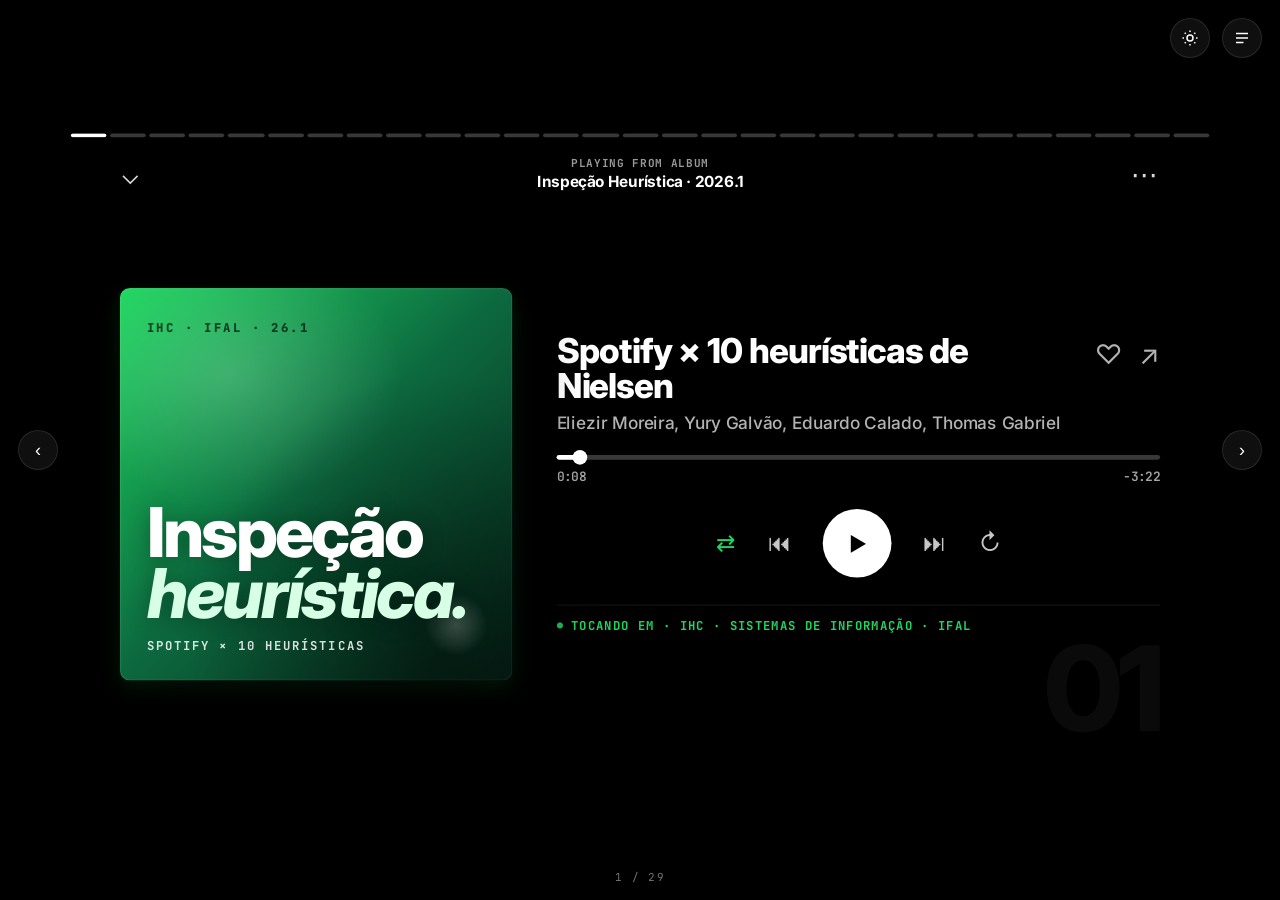
==== commit ef208491: "feat: add discoverability grid with thumbnails and image dialog functionality" ====
--- a/slides/index.html
+++ b/slides/index.html
@@ -14,7 +14,7 @@
   <svg viewBox="0 0 24 24" fill="none" stroke="currentColor" stroke-width="2"><line x1="4" y1="6" x2="20" y2="6"/><line x1="4" y1="12" x2="20" y2="12"/><line x1="4" y1="18" x2="14" y2="18"/></svg>
 </button>
 <div class="toc-panel" id="toc-panel">
-  <h4>Sumário · 28 slides</h4>
+  <h4>Sumário · 29 slides</h4>
   <ul class="toc-list">
     <li class="toc-item" data-goto="0"><span class="toc-num">01</span><span>Now Playing · Spotify × Nielsen</span></li>
     <li class="toc-item" data-goto="1"><span class="toc-num">02</span><span>Sumário · Playlist</span></li>
@@ -43,7 +43,8 @@
     <li class="toc-item" data-goto="24"><span class="toc-num">25</span><span>Heurísticas mais violadas</span></li>
     <li class="toc-item" data-goto="25"><span class="toc-num">26</span><span>Distribuição por severidade</span></li>
     <li class="toc-item" data-goto="26"><span class="toc-num">27</span><span>Padrões e trade-offs</span></li>
-    <li class="toc-item" data-goto="27"><span class="toc-num">28</span><span>Wrapped final · Resumo</span></li>
+    <li class="toc-item" data-goto="27"><span class="toc-num">28</span><span>Quer ir mais fundo · NN/g</span></li>
+    <li class="toc-item" data-goto="28"><span class="toc-num">29</span><span>Wrapped final · Resumo</span></li>
   </ul>
 </div>
 
@@ -53,7 +54,7 @@
 
 <button class="nav-btn" id="nav-prev" aria-label="Slide anterior">‹</button>
 <button class="nav-btn" id="nav-next" aria-label="Próximo slide">›</button>
-<div id="counter">1 / 28</div>
+<div id="counter">1 / 29</div>
 
 <div id="pres">
   <div id="viewport">
@@ -966,33 +967,76 @@
         <div class="corner-num">13</div>
       </div>
 
-      <!-- ═══ SLIDE 15 — PROBLEMAS 2.1 a 2.4 (DESCOBRIBILIDADE) ═══ -->
-      <div class="slide s-dark">
-        <div class="slide-inner">
+      <!-- ═══ SLIDE 14 — DESCOBRIBILIDADE (P 2.1 a 2.4 com thumbnails) ═══ -->
+      <div class="slide s-dark">
+        <div class="slide-inner">
+          <div class="problem-context">
+            <div class="pc-mini-cover" style="background:url('images/f2-playlists.png') center/cover #0d6b40;"></div>
+            <span class="pc-pulse"></span>
+            <span>Playing from Album · F2 · Gerenciamento de Playlists</span>
+          </div>
+
           <div class="slide-tag">F2 · Bloco descobribilidade · 4 problemas</div>
-          <h2 class="section" style="font-size:30px;">Descobribilidade: o que está oculto</h2>
-          <div class="divider"></div>
-          <div style="display:grid;grid-template-columns:1fr 1fr;gap:12px;">
-            <div class="card" style="border-left:3px solid var(--amber);">
-              <div style="display:flex;justify-content:space-between;align-items:center;"><span class="card-title" style="color:var(--amber2);">P 2.1 · Pastas sem personalização visual</span><span class="sev sev-1">1</span></div>
-              <div class="card-body">Pastas exibidas com ícone genérico — playlists aceitam capa, pastas não. <span class="hl-amber">Inconsistência interna</span> (H4).</div>
-            </div>
-            <div class="card" style="border-left:3px solid #ff8c00;">
-              <div style="display:flex;justify-content:space-between;align-items:center;"><span class="card-title" style="color:#ffb86c;">P 2.2 · Menu de 12+ opções, sem agrupamento</span><span class="sev sev-3">3</span></div>
-              <div class="card-body">Drawer do menu de três pontos abre lista linear, sem hierarquia, sem destaque para ações destrutivas, scroll oculto. <strong style="color:var(--ink);">3 avaliadores reportaram.</strong></div>
-            </div>
-            <div class="card" style="border-left:3px solid #ff8c00;">
-              <div style="display:flex;justify-content:space-between;align-items:center;"><span class="card-title" style="color:#ffb86c;">P 2.3 · Carrossel oculta ações</span><span class="sev sev-1">1</span></div>
-              <div class="card-body">Barra horizontal "Add · Mix · Edit · Sort" sem affordance de scroll — opções extras só aparecem se o usuário <em class="it">acertar</em> o gesto.</div>
-            </div>
-            <div class="card" style="border-left:3px solid var(--red);">
-              <div style="display:flex;justify-content:space-between;align-items:center;"><span class="card-title" style="color:var(--red2);">P 2.4 · "Find in playlist" invisível</span><span class="sev sev-2">2</span></div>
-              <div class="card-body">Campo de busca interno só acessível via <strong style="color:var(--ink);">pull-down</strong> — gesto sem indicador visual algum. Quase um Easter egg.</div>
-            </div>
-          </div>
-          <p class="attr" style="margin-top:14px;">Padrão comum: <span class="hl">minimalismo estético</span> sacrificando <span class="hl">descobribilidade</span>. H1 e H5 estão em todos.</p>
-        </div>
-        <div class="corner-num">15</div>
+          <h2 class="section" style="font-size:28px;">Descobribilidade: o que está oculto</h2>
+          <div class="divider"></div>
+
+          <div class="disc-grid">
+            <div class="card disc-card" style="border-left:3px solid var(--amber);">
+              <div class="disc-thumb" data-caption="P 2.1 · Pastas com ícone genérico, sem personalização visual" tabindex="0" role="button" aria-label="Abrir foto P 2.1">
+                <img src="images/hi-res/problema-2.1-pastas.jpg" alt="Pasta no Spotify com ícone genérico padrão">
+              </div>
+              <div class="disc-content">
+                <div class="disc-head">
+                  <span class="disc-title" style="color:var(--amber2);">P 2.1 · Pastas sem personalização</span>
+                  <span class="sev sev-1">1</span>
+                </div>
+                <div class="disc-body">Pastas com ícone genérico — playlists aceitam capa, pastas não. <span class="hl-amber">Inconsistência</span> (H4).</div>
+              </div>
+            </div>
+
+            <div class="card disc-card" style="border-left:3px solid #ff8c00;">
+              <div class="disc-thumb" data-caption="P 2.2 · Drawer com lista extensa de opções sem agrupamento" tabindex="0" role="button" aria-label="Abrir foto P 2.2">
+                <img src="images/hi-res/problema-2.2-menu-playlist.jpg" alt="Drawer do menu da playlist com 12+ opções sem hierarquia">
+              </div>
+              <div class="disc-content">
+                <div class="disc-head">
+                  <span class="disc-title" style="color:#ffb86c;">P 2.2 · Menu de 12+ opções</span>
+                  <span class="sev sev-3">3</span>
+                </div>
+                <div class="disc-body">Drawer abre lista linear, sem hierarquia, sem destaque para ações destrutivas, scroll oculto. <strong style="color:var(--ink);">3 avaliadores reportaram.</strong></div>
+              </div>
+            </div>
+
+            <div class="card disc-card" style="border-left:3px solid var(--amber);">
+              <div class="disc-thumb" data-caption="P 2.3 · Carrossel horizontal com último item parcialmente cortado" tabindex="0" role="button" aria-label="Abrir foto P 2.3">
+                <img src="images/hi-res/problema-2.3-carrossel.jpg" alt="Barra de ações rápidas em carrossel horizontal">
+              </div>
+              <div class="disc-content">
+                <div class="disc-head">
+                  <span class="disc-title" style="color:var(--amber2);">P 2.3 · Carrossel oculta ações</span>
+                  <span class="sev sev-1">1</span>
+                </div>
+                <div class="disc-body">Barra "Add · Mix · Edit · Sort" sem affordance de scroll — opções extras só aparecem se o usuário <em class="it">acertar</em> o gesto.</div>
+              </div>
+            </div>
+
+            <div class="card disc-card" style="border-left:3px solid #ff8c00;">
+              <div class="disc-thumb" data-caption="P 2.4 · Campo 'Find in playlist' revelado apenas após pull-down" tabindex="0" role="button" aria-label="Abrir foto P 2.4">
+                <img src="images/hi-res/problema-2.4-find-in-playlist.jpg" alt="Campo de busca interno da playlist acessível só por pull-down">
+              </div>
+              <div class="disc-content">
+                <div class="disc-head">
+                  <span class="disc-title" style="color:#ffb86c;">P 2.4 · "Find in playlist" invisível</span>
+                  <span class="sev sev-2">2</span>
+                </div>
+                <div class="disc-body">Campo de busca interno só acessível via <strong style="color:var(--ink);">pull-down</strong> — gesto sem indicador visual algum. Quase um Easter egg.</div>
+              </div>
+            </div>
+          </div>
+
+          <p class="attr" style="margin-top:12px;">Padrão comum: <span class="hl">minimalismo estético</span> sacrificando <span class="hl">descobribilidade</span>. H1 e H5 estão em todos.</p>
+        </div>
+        <div class="corner-num">14</div>
       </div>
 
       <!-- ═══ SLIDE 16 — PROBLEMA 2.5 ═══ -->
@@ -1548,6 +1592,49 @@
           </div>
         </div>
         <div class="corner-num">28</div>
+      </div>
+
+      <!-- ═══ SLIDE 29 — QUER IR MAIS FUNDO? (RECURSOS · NN/g) ═══ -->
+      <div class="slide s-dark">
+        <div class="slide-inner">
+          <div class="slide-tag">Recursos · Para saber mais</div>
+          <h2 class="section">Quer ir mais fundo?</h2>
+          <div class="divider"></div>
+          <p class="attr" style="margin:0 0 18px;max-width:880px;">
+            As 10 heurísticas vêm da <span class="hl">Nielsen Norman Group</span> — referência mundial em UX research desde 1998.
+          </p>
+          <div style="display:grid;grid-template-columns:1.1fr 1fr 1.1fr;gap:14px;align-items:stretch;">
+            <div class="card accent" style="display:flex;flex-direction:column;">
+              <div class="card-title">Quem são</div>
+              <div class="card-body">
+                Fundada por <strong style="color:var(--ink);">Jakob Nielsen</strong> (criador das 10 heurísticas, 1990) e <strong style="color:var(--ink);">Don Norman</strong> (autor de <em class="it">The Design of Everyday Things</em> e quem cunhou o termo <em class="it">user experience</em>). Publicam pesquisa, artigos e cursos sobre UX e usabilidade.
+              </div>
+            </div>
+            <div class="card" style="display:flex;flex-direction:column;">
+              <div class="card-title">Site oficial</div>
+              <div class="card-body">
+                <a href="https://www.nngroup.com" target="_blank" rel="noopener" style="color:var(--accent2);text-decoration:none;font-weight:600;font-family:'JetBrains Mono',monospace;font-size:14px;">nngroup.com&nbsp;↗</a><br>
+                <span style="display:block;margin-top:8px;">Artigos, estudos, vídeos e o texto original das 10 heurísticas — todos abertos e gratuitos.</span>
+              </div>
+            </div>
+            <div class="card" style="padding:14px;display:flex;flex-direction:column;gap:10px;">
+              <div class="card-title" style="margin:0;">Vídeo recomendado</div>
+              <a href="https://www.youtube.com/watch?v=6Bw0n6Jvwxk" target="_blank" rel="noopener" style="display:block;position:relative;aspect-ratio:16/9;background:#000;text-decoration:none;border-radius:8px;overflow:hidden;">
+                <img src="https://img.youtube.com/vi/6Bw0n6Jvwxk/maxresdefault.jpg" alt="Heuristic Evaluation of User Interfaces" style="width:100%;height:100%;object-fit:cover;display:block;opacity:.92;">
+                <span aria-hidden="true" style="position:absolute;inset:0;display:flex;align-items:center;justify-content:center;">
+                  <span style="width:46px;height:46px;border-radius:50%;background:var(--accent);display:flex;align-items:center;justify-content:center;box-shadow:0 6px 24px rgba(0,0,0,.45);">
+                    <span style="display:block;width:0;height:0;border-style:solid;border-width:8px 0 8px 13px;border-color:transparent transparent transparent #0a0a0a;margin-left:3px;"></span>
+                  </span>
+                </span>
+              </a>
+              <div class="card-body" style="margin:0;">
+                <a href="https://www.youtube.com/watch?v=6Bw0n6Jvwxk" target="_blank" rel="noopener" style="color:var(--accent2);text-decoration:none;font-weight:600;">Heuristic Evaluation of User Interfaces&nbsp;↗</a><br>
+                <span style="display:block;margin-top:4px;">Jakob Nielsen explica, em primeira mão, o método que usamos nesta inspeção.</span>
+              </div>
+            </div>
+          </div>
+        </div>
+        <div class="corner-num">29</div>
       </div>
 
       <!-- ═══ SLIDE FINAL — WRAPPED CARD (RESUMO) ═══ -->
--- a/slides/css/theme.css
+++ b/slides/css/theme.css
@@ -3271,6 +3271,65 @@
 html[data-theme='light'] .ps-card:hover { background: var(--bg3); }
 
 /* ════════════════════════════════════════════════════════════════════
+   DISCOVERABILITY GRID — 4 cards, each with a mini phone thumbnail.
+   Click any thumbnail opens the modal with all 4 images navigable.
+   ════════════════════════════════════════════════════════════════════ */
+.disc-grid {
+  display: grid;
+  grid-template-columns: 1fr 1fr;
+  gap: 12px;
+}
+.disc-card {
+  display: grid;
+  grid-template-columns: 64px 1fr;
+  gap: 14px;
+  padding: 10px 12px;
+  align-items: center;
+}
+.disc-thumb {
+  width: 64px;
+  aspect-ratio: 9 / 19;
+  border-radius: 6px;
+  overflow: hidden;
+  background: #000;
+  cursor: zoom-in;
+  position: relative;
+  flex-shrink: 0;
+  box-shadow: 0 6px 14px rgba(0,0,0,.4), inset 0 0 0 1px rgba(255,255,255,.08);
+  transition: transform .2s ease, box-shadow .2s ease;
+}
+.disc-thumb:hover {
+  transform: scale(1.06);
+  box-shadow: 0 10px 24px rgba(0,0,0,.55), 0 0 0 1.5px var(--accent);
+}
+.disc-thumb img {
+  width: 100%; height: 100%;
+  object-fit: cover;
+  display: block;
+}
+.disc-content {
+  display: flex; flex-direction: column;
+  gap: 6px;
+  min-width: 0;
+}
+.disc-head {
+  display: flex; align-items: center;
+  justify-content: space-between;
+  gap: 8px;
+}
+.disc-title {
+  font-size: 12.5px; font-weight: 700;
+  color: var(--ink);
+  line-height: 1.25;
+  letter-spacing: -.005em;
+}
+.disc-body {
+  font-size: 11.5px;
+  color: var(--ink2);
+  line-height: 1.45;
+}
+
+/* ════════════════════════════════════════════════════════════════════
    PROBLEM SLIDE — Spotify integration: top "playing from" label,
    heart+share actions, bottom mini-player bar
    ════════════════════════════════════════════════════════════════════ */
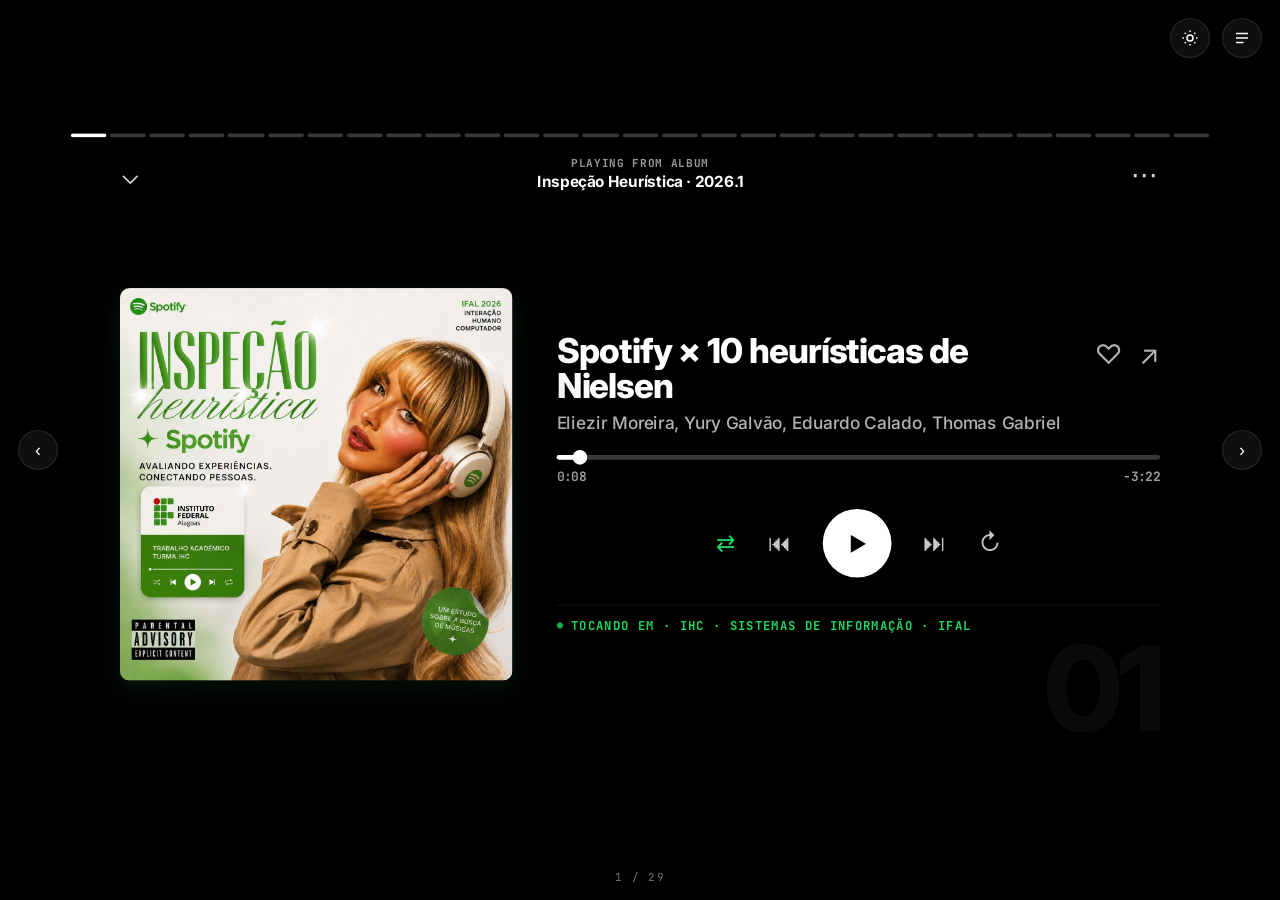
==== commit 84489356: "Refactor code structure for improved readability and maintainability" ====
--- a/slides/index.html
+++ b/slides/index.html
@@ -74,11 +74,8 @@
 
           <div class="np-content">
             <!-- Capa do "álbum" -->
-            <div class="np-cover">
-              <div class="np-cover-tag">IHC · IFAL · 26.1</div>
-              <div class="np-cover-spacer"></div>
-              <div class="np-cover-title">Inspeção<br><em>heurística.</em></div>
-              <div class="np-cover-sub">Spotify × 10 heurísticas</div>
+            <div class="np-cover" style="padding:0;background:#0a0a0a;">
+              <img src="images/hero-cover.png" alt="Inspeção Heurística no Spotify · Capa" style="position:absolute;inset:0;width:100%;height:100%;object-fit:cover;z-index:1;">
             </div>
 
             <!-- Info, progresso, controles -->
@@ -347,7 +344,6 @@
       <div class="slide s-dark">
         <div class="slide-inner">
           <div class="slide-tag">Bloco 2 · As 10 heurísticas de Nielsen</div>
-          <h2 class="section">Os princípios — e quais o Spotify mais viola</h2>
           <div class="divider"></div>
 
           <div class="spotify-list">
@@ -1039,107 +1035,132 @@
         <div class="corner-num">14</div>
       </div>
 
-      <!-- ═══ SLIDE 16 — PROBLEMA 2.5 ═══ -->
+      <!-- ═══ SLIDE 15 — PROBLEMA 2.5 (Spotify-integrated layout) ═══ -->
       <div class="slide s-dark">
         <div class="slide-inner">
+          <div class="problem-context">
+            <div class="pc-mini-cover" style="background:url('images/f2-playlists.png') center/cover #0d6b40;"></div>
+            <span class="pc-pulse"></span>
+            <span>Playing from Album · F2 · Gerenciamento de Playlists</span>
+          </div>
+
           <div class="problem-head">
             <span class="problem-id">P 2.5</span>
             <div class="problem-meta">
               <span class="pill pill-accent">H3 · H4 · H8</span>
               <span class="sev sev-3">3</span>
-              <span class="pill pill-amber">Severidade alta</span>
               <span class="pill pill-muted">Yury · Eduardo</span>
             </div>
           </div>
-          <h2 class="section" style="font-size:30px;">Ausência de "Desfazer" ao remover músicas</h2>
-          <div class="divider"></div>
-          <p style="font-size:13.5px;color:var(--ink2);line-height:1.55;margin-bottom:12px;max-width:880px;">
-            <strong style="color:var(--ink);">Inconsistência interna grave:</strong> dois fluxos de exclusão coexistem no mesmo app, com tratamentos opostos para erros do usuário.
-          </p>
-          <div class="ba" style="margin-top:0;">
-            <div class="ba-side bad">
-              <span class="ba-tag">Fluxo A · Menu lateral da música</span>
-              <p style="font-size:12.5px;color:var(--ink2);line-height:1.55;">
-                Toque na música → "Remover da playlist" → <strong style="color:var(--red2);">música some sem confirmação</strong>. <strong>Sem snackbar. Sem desfazer.</strong>
-              </p>
-              <div class="callout">✗ Sem rede de segurança</div>
-            </div>
-            <div class="ba-side good">
-              <span class="ba-tag">Fluxo B · "Editar Playlist"</span>
-              <p style="font-size:12.5px;color:var(--ink2);line-height:1.55;">
-                Botão Editar → remover ⊖ → confirmar → <strong style="color:var(--accent2);">snackbar com botão "Desfazer"</strong>.
-              </p>
-              <div class="callout good">✓ Desfazer disponível</div>
-            </div>
-          </div>
-          <div class="solution-box" style="margin-top:14px;">
-            <div class="solution-icon">✓</div>
-            <div>
-              <span class="solution-label">Solução</span>
-              <span class="solution-text">Padronizar <strong>snackbar com "Desfazer"</strong> em todos os fluxos de exclusão. A inconsistência sozinha já viola H4 — somada à ausência de prevenção (H8) e perda de controle (H3), justifica severidade 3.</span>
+          <h2 class="section" style="font-size:26px;">
+            Ausência de "Desfazer" ao remover músicas
+            <span class="problem-actions">
+              <span class="pa-heart" aria-label="Curtir">♡</span>
+              <span class="pa-share" aria-label="Compartilhar">↗</span>
+            </span>
+          </h2>
+          <div class="divider"></div>
+
+          <div class="problem-grid-spotify">
+            <div class="problem-carousel">
+              <div class="pc-frame">
+                <div class="pc-track">
+                  <div class="pc-slide" data-caption="Notificação de remoção sem opção de desfazer (fluxo lateral)">
+                    <img src="images/hi-res/problema-2.5-desfazer.jpg" alt="Remoção de música pelo menu lateral sem opção de desfazer">
+                  </div>
+                </div>
+              </div>
+              <div class="pc-caption"></div>
+            </div>
+
+            <div class="problem-content">
+              <div class="ps-section">
+                <div class="ps-label">Sobre o problema</div>
+                <p class="ps-body"><strong>Inconsistência interna grave</strong> — dois fluxos de exclusão coexistem com tratamentos opostos pra erros do usuário.</p>
+              </div>
+
+              <div class="ps-cards">
+                <div class="ps-card bad">
+                  <div class="ps-card-label"><span class="ps-card-dot"></span> Fluxo A · Menu lateral</div>
+                  <p class="ps-body" style="font-size:11.5px;">Toque na música → "Remover" → <strong>música some sem confirmação</strong>. Sem snackbar, sem desfazer.</p>
+                </div>
+                <div class="ps-card good">
+                  <div class="ps-card-label"><span class="ps-card-dot"></span> Fluxo B · Editar Playlist</div>
+                  <p class="ps-body" style="font-size:11.5px;">Editar → remover ⊖ → confirmar → <strong>snackbar com "Desfazer"</strong>. Rede de segurança OK.</p>
+                </div>
+              </div>
+
+              <div class="ps-section">
+                <div class="ps-label">Solução proposta</div>
+                <p class="ps-body" style="font-size:12px;">Padronizar <strong style="color:var(--accent2);">snackbar com "Desfazer"</strong> em todos os fluxos. A inconsistência sozinha viola H4 — somada à H8 (prevenção) e H3 (controle), justifica severidade 3.</p>
+              </div>
+            </div>
+          </div>
+        </div>
+        <div class="corner-num">15</div>
+      </div>
+
+      <!-- ═══ SLIDE 16 — PROBLEMAS 2.6 e 2.7 (Ações finas) ═══ -->
+      <div class="slide s-dark">
+        <div class="slide-inner">
+          <div class="problem-context">
+            <div class="pc-mini-cover" style="background:url('images/f2-playlists.png') center/cover #0d6b40;"></div>
+            <span class="pc-pulse"></span>
+            <span>Playing from Album · F2 · Gerenciamento de Playlists</span>
+          </div>
+
+          <div class="slide-tag">F2 · Ações finas · 2 problemas</div>
+          <h2 class="section" style="font-size:28px;">Atritos na manipulação direta</h2>
+          <div class="divider"></div>
+
+          <div class="disc-grid">
+            <div class="card disc-card" style="border-left:3px solid #ff8c00;">
+              <div class="disc-thumb" data-caption="P 2.6 · Tela 'Edit playlist' com handles de reordenação ativos" tabindex="0" role="button" aria-label="Abrir foto P 2.6">
+                <img src="images/hi-res/problema-2.6-reordenacao.jpg" alt="Tela de edição da playlist com handles de reordenação">
+              </div>
+              <div class="disc-content">
+                <div class="disc-head">
+                  <span class="disc-title" style="color:#ffb86c;">P 2.6 · Reordenação acidental</span>
+                  <span class="sev sev-2">2</span>
+                </div>
+                <div class="disc-body">Durante scroll rápido o usuário pode <strong style="color:var(--ink);">arrastar uma faixa sem querer</strong>. Sem confirmação visual nem desfazer imediato.</div>
+                <div class="disc-solution">→ Highlight + toast com opção de <strong>desfazer</strong></div>
+              </div>
+            </div>
+
+            <div class="card disc-card" style="border-left:3px solid var(--amber);">
+              <div class="disc-thumb" data-caption="P 2.7 · Ícones de remoção (⊖) e reordenação (☰) na tela de edição" tabindex="0" role="button" aria-label="Abrir foto P 2.7">
+                <img src="images/hi-res/problema-2.7-2.8-edicao.jpg" alt="Ícones ⊖ e ☰ na tela de edição da playlist">
+              </div>
+              <div class="disc-content">
+                <div class="disc-head">
+                  <span class="disc-title" style="color:var(--amber2);">P 2.7 · Ícones pouco intuitivos</span>
+                  <span class="sev sev-1">1</span>
+                </div>
+                <div class="disc-body">
+                  <span style="font-size:18px;color:var(--red2);vertical-align:middle;">⊖</span>
+                  <span style="font-size:10px;color:var(--ink3);margin-right:8px;">remover?</span>
+                  <span style="font-size:18px;color:var(--ink3);vertical-align:middle;">☰</span>
+                  <span style="font-size:10px;color:var(--ink3);">reordenar?</span>
+                  — <strong style="color:var(--ink);">não são autoexplicativos</strong>.
+                </div>
+                <div class="disc-solution">→ <strong>X / lixeira</strong> (remover) e <strong>↑↓</strong> (reordenar)</div>
+              </div>
             </div>
           </div>
         </div>
         <div class="corner-num">16</div>
       </div>
 
-      <!-- ═══ SLIDE 17 — PROBLEMAS 2.6 e 2.7 ═══ -->
+      <!-- ═══ SLIDE 17 — PROBLEMA 2.8 (carousel à direita) ═══ -->
       <div class="slide s-dark">
         <div class="slide-inner">
-          <div class="slide-tag">F2 · Ações finas · 2 problemas</div>
-          <h2 class="section" style="font-size:30px;">Atritos na manipulação direta</h2>
-          <div class="divider"></div>
-          <div style="display:grid;grid-template-columns:1fr 1fr;gap:14px;margin-top:6px;">
-            <div class="card" style="border-left:3px solid #ff8c00;">
-              <div style="display:flex;justify-content:space-between;align-items:flex-start;gap:10px;">
-                <div>
-                  <span class="card-title" style="color:#ffb86c;">P 2.6 · Reordenação acidental no scroll</span>
-                </div>
-                <span class="sev sev-2">2</span>
-              </div>
-              <div class="card-body">Ao reorganizar manualmente, durante scroll rápido o usuário pode <strong style="color:var(--ink);">arrastar uma faixa sem querer</strong>. Não há confirmação visual nem rota de desfazer imediato.</div>
-              <div class="solution-box" style="margin-top:6px;padding:10px 12px;">
-                <div class="solution-icon" style="width:22px;height:22px;font-size:12px;">✓</div>
-                <div>
-                  <span class="solution-label">Solução</span>
-                  <span class="solution-text" style="font-size:12px;">Confirmação visual temporária (highlight + toast) com opção de desfazer.</span>
-                </div>
-              </div>
-            </div>
-            <div class="card" style="border-left:3px solid var(--amber);">
-              <div style="display:flex;justify-content:space-between;align-items:flex-start;gap:10px;">
-                <div>
-                  <span class="card-title" style="color:var(--amber2);">P 2.7 · Ícones pouco intuitivos</span>
-                </div>
-                <span class="sev sev-1">1</span>
-              </div>
-              <div class="card-body" style="display:flex;gap:14px;align-items:center;">
-                <div>
-                  <span style="font-size:24px;color:var(--red2);">⊖</span>
-                  <span style="font-size:11px;color:var(--ink3);margin-left:4px;">remover?</span>
-                </div>
-                <div>
-                  <span style="font-size:24px;color:var(--ink3);">☰</span>
-                  <span style="font-size:11px;color:var(--ink3);margin-left:4px;">reordenar?</span>
-                </div>
-              </div>
-              <div class="card-body">Ícones <code class="inline">⊖</code> (círculo com traço) e <code class="inline">☰</code> (três linhas) <strong style="color:var(--ink);">não são autoexplicativos</strong> — exigem aprendizado.</div>
-              <div class="solution-box" style="margin-top:6px;padding:10px 12px;">
-                <div class="solution-icon" style="width:22px;height:22px;font-size:12px;">✓</div>
-                <div>
-                  <span class="solution-label">Solução</span>
-                  <span class="solution-text" style="font-size:12px;">Substituir por <strong>X / lixeira</strong> (remover) e <strong>setas ↑↓</strong> (reordenar).</span>
-                </div>
-              </div>
-            </div>
-          </div>
-        </div>
-        <div class="corner-num">17</div>
-      </div>
-
-      <!-- ═══ SLIDE 18 — PROBLEMA 2.8 ═══ -->
-      <div class="slide s-dark">
-        <div class="slide-inner">
+          <div class="problem-context">
+            <div class="pc-mini-cover" style="background:url('images/f2-playlists.png') center/cover #0d6b40;"></div>
+            <span class="pc-pulse"></span>
+            <span>Playing from Album · F2 · Gerenciamento de Playlists</span>
+          </div>
+
           <div class="problem-head">
             <span class="problem-id">P 2.8</span>
             <div class="problem-meta">
@@ -1148,33 +1169,62 @@
               <span class="pill pill-muted">Thomas</span>
             </div>
           </div>
-          <h2 class="section" style="font-size:30px;">Ausência de seleção múltipla</h2>
-          <div class="divider"></div>
-          <div style="display:grid;grid-template-columns:1.2fr 1fr;gap:24px;">
-            <div>
-              <p style="font-size:14px;color:var(--ink2);line-height:1.6;margin-bottom:14px;">
-                Não é possível selecionar <strong style="color:var(--ink);">múltiplas músicas</strong> para remover ou mover em lote. Em playlists longas (50+ faixas), organizar exige <em class="it">repetir o mesmo gesto dezenas de vezes</em>.
-              </p>
-              <div class="callout">⚠ Eficiência (H6) violada para usuários avançados</div>
-              <p style="font-size:13px;color:var(--ink3);line-height:1.55;margin-top:12px;">
-                Padrão presente em virtualmente <strong style="color:var(--ink);">todos os apps de música/biblioteca</strong> — Apple Music, YouTube Music, biblioteca de fotos, e-mail.
-              </p>
-            </div>
-            <div class="solution-box">
-              <div class="solution-icon">✓</div>
-              <div>
-                <span class="solution-label">Solução</span>
-                <span class="solution-text">Modo de <strong>seleção múltipla via toque longo</strong>. Após o primeiro toque longo, demais toques alternam seleção. Barra inferior com ações em lote (mover, remover, adicionar a outra playlist).</span>
-              </div>
-            </div>
-          </div>
-        </div>
-        <div class="corner-num">18</div>
-      </div>
-
-      <!-- ═══ SLIDE 19 — PROBLEMA 2.9 ═══ -->
+          <h2 class="section" style="font-size:26px;">
+            Ausência de seleção múltipla
+            <span class="problem-actions">
+              <span class="pa-heart" aria-label="Curtir">♡</span>
+              <span class="pa-share" aria-label="Compartilhar">↗</span>
+            </span>
+          </h2>
+          <div class="divider"></div>
+
+          <div class="problem-grid-spotify" style="grid-template-columns:1fr 168px;">
+            <div class="problem-content">
+              <div class="ps-section">
+                <div class="ps-label">Sobre o problema</div>
+                <p class="ps-body">Não é possível selecionar <strong>múltiplas músicas</strong> para remover ou mover em lote. Em playlists longas (50+ faixas), organizar exige <em class="it">repetir o mesmo gesto dezenas de vezes</em>.</p>
+              </div>
+
+              <div class="ps-cards">
+                <div class="ps-card bad">
+                  <div class="ps-card-label"><span class="ps-card-dot"></span> Eficiência prejudicada</div>
+                  <ul class="ps-points">
+                    <li><strong>H6 violada</strong> — fluxo cansativo pra usuários avançados.</li>
+                    <li>Padrão presente em <strong>Apple Music, YouTube Music</strong> e bibliotecas em geral.</li>
+                    <li>Gestos individuais repetidos dezenas de vezes em playlists longas.</li>
+                  </ul>
+                </div>
+                <div class="ps-card good">
+                  <div class="ps-card-label"><span class="ps-card-dot"></span> Solução proposta</div>
+                  <p class="ps-body">Modo de <strong style="color:var(--accent2);">seleção múltipla via toque longo</strong>. Após o primeiro toque, demais alternam seleção. Barra inferior com ações em lote (mover, remover, adicionar).</p>
+                </div>
+              </div>
+            </div>
+
+            <div class="problem-carousel">
+              <div class="pc-frame">
+                <div class="pc-track">
+                  <div class="pc-slide" data-caption="P 2.8 · Tela de edição com gestos individuais por faixa">
+                    <img src="images/hi-res/problema-2.7-2.8-edicao.jpg" alt="Tela de edição da playlist sem opção de seleção múltipla">
+                  </div>
+                </div>
+              </div>
+              <div class="pc-caption"></div>
+            </div>
+          </div>
+        </div>
+        <div class="corner-num">17</div>
+      </div>
+
+      <!-- ═══ SLIDE 18 — PROBLEMA 2.9 (carousel à esquerda) ═══ -->
       <div class="slide s-dark">
         <div class="slide-inner">
+          <div class="problem-context">
+            <div class="pc-mini-cover" style="background:url('images/f2-playlists.png') center/cover #0d6b40;"></div>
+            <span class="pc-pulse"></span>
+            <span>Playing from Album · F2 · Gerenciamento de Playlists</span>
+          </div>
+
           <div class="problem-head">
             <span class="problem-id">P 2.9</span>
             <div class="problem-meta">
@@ -1184,44 +1234,62 @@
               <span class="pill pill-muted">Thomas</span>
             </div>
           </div>
-          <h2 class="section" style="font-size:30px;">Playlist criada como pública por padrão</h2>
-          <div class="divider"></div>
-          <div style="display:grid;grid-template-columns:auto 1fr;gap:24px;align-items:center;">
-            <div class="phone" style="height:300px;">
-              <div class="phone-bar" style="background:var(--bg6);">Nova Playlist</div>
-              <div class="phone-row" style="background:var(--bg5);padding:6px;border-radius:4px;">
-                <div class="phone-thumb"></div>
-                <div class="phone-meta"><span class="phone-title">Minha playlist #84</span></div>
-              </div>
-              <div style="font-size:8px;color:var(--ink3);padding:4px 0;">3 músicas</div>
-              <div class="phone-row" style="margin-top:14px;background:rgba(29,185,84,.15);padding:6px;border-radius:4px;justify-content:center;">
-                <span style="font-size:9px;color:var(--accent2);font-weight:700;">Criar</span>
-              </div>
-              <div class="callout" style="font-size:8.5px;margin-top:8px;text-align:center;">⚠ Sem opção pública/privada nesta tela</div>
-            </div>
-            <div>
-              <p style="font-size:14px;color:var(--ink2);line-height:1.6;margin-bottom:12px;">
-                Toda playlist é criada como <strong style="color:var(--red2);">pública</strong>, sem que o usuário possa definir privacidade no momento da criação. Para tornar privada, é preciso <em class="it">depois</em> abrir o menu da playlist e alternar.
-              </p>
-              <p style="font-size:13px;color:var(--ink3);line-height:1.55;margin-bottom:12px;">
-                Embora envolva <span class="hl-amber">privacidade do usuário</span>, a equipe considerou severidade <strong style="color:var(--amber2);">2</strong> — o usuário pode alterar a privacidade depois nas configurações da playlist, mas a ausência da opção no fluxo de criação ainda pode levar a exposições não intencionais.
-              </p>
-              <div class="solution-box">
-                <div class="solution-icon">✓</div>
-                <div>
-                  <span class="solution-label">Solução</span>
-                  <span class="solution-text">Toggle <strong>"Pública / Privada"</strong> visível na tela de criação · padrão privado para reduzir vazamento acidental.</span>
-                </div>
-              </div>
-            </div>
-          </div>
-        </div>
-        <div class="corner-num">19</div>
-      </div>
-
-      <!-- ═══ SLIDE 20 — PROBLEMA 2.10 ═══ -->
+          <h2 class="section" style="font-size:26px;">
+            Playlist criada como pública por padrão
+            <span class="problem-actions">
+              <span class="pa-heart" aria-label="Curtir">♡</span>
+              <span class="pa-share" aria-label="Compartilhar">↗</span>
+            </span>
+          </h2>
+          <div class="divider"></div>
+
+          <div class="problem-grid-spotify">
+            <div class="problem-carousel">
+              <div class="pc-frame">
+                <div class="pc-track">
+                  <div class="pc-slide" data-caption="Tela de criação de playlist sem opção de privacidade">
+                    <img src="images/hi-res/problema-2.9-privacidade.jpg" alt="Tela de criação de playlist no Spotify sem opção pública/privada">
+                  </div>
+                </div>
+              </div>
+              <div class="pc-caption"></div>
+            </div>
+
+            <div class="problem-content">
+              <div class="ps-section">
+                <div class="ps-label">Sobre o problema</div>
+                <p class="ps-body">Toda playlist é criada como <strong>pública</strong>, sem que o usuário possa definir privacidade no momento da criação. Para tornar privada, é preciso <em class="it">depois</em> abrir o menu da playlist e alternar.</p>
+              </div>
+
+              <div class="ps-cards">
+                <div class="ps-card bad">
+                  <div class="ps-card-label"><span class="ps-card-dot"></span> Risco de exposição</div>
+                  <ul class="ps-points">
+                    <li><strong>H1 violada</strong> — estado de privacidade não comunicado.</li>
+                    <li><strong>H8 violada</strong> — sem prevenção de vazamento acidental.</li>
+                    <li>Embora ajustável depois, o <em class="it">default público</em> pode expor playlists íntimas no perfil.</li>
+                  </ul>
+                </div>
+                <div class="ps-card good">
+                  <div class="ps-card-label"><span class="ps-card-dot"></span> Solução proposta</div>
+                  <p class="ps-body">Toggle <strong style="color:var(--accent2);">"Pública / Privada"</strong> visível na tela de criação · padrão <strong>privado</strong> para reduzir vazamento acidental.</p>
+                </div>
+              </div>
+            </div>
+          </div>
+        </div>
+        <div class="corner-num">18</div>
+      </div>
+
+      <!-- ═══ SLIDE 19 — PROBLEMA 2.10 (carousel à direita) ═══ -->
       <div class="slide s-dark">
         <div class="slide-inner">
+          <div class="problem-context">
+            <div class="pc-mini-cover" style="background:url('images/f2-playlists.png') center/cover #0d6b40;"></div>
+            <span class="pc-pulse"></span>
+            <span>Playing from Album · F2 · Gerenciamento de Playlists</span>
+          </div>
+
           <div class="problem-head">
             <span class="problem-id">P 2.10</span>
             <div class="problem-meta">
@@ -1230,62 +1298,135 @@
               <span class="pill pill-muted">Eduardo</span>
             </div>
           </div>
-          <h2 class="section" style="font-size:30px;">Descrição e "Adicionar músicas" mal posicionados</h2>
-          <div class="divider"></div>
-          <div style="display:grid;grid-template-columns:1fr 1fr;gap:16px;margin-top:6px;">
-            <div class="card" style="border-left:3px solid var(--red);">
-              <span class="card-title" style="color:var(--red2);">Onde está hoje</span>
-              <ul class="bullet-list" style="font-size:12.5px;">
-                <li><div><strong style="color:var(--ink);">Adicionar descrição</strong> está oculto dentro do menu horizontal (3 pontos).</div></li>
-                <li><div><strong style="color:var(--ink);">Adicionar músicas</strong> fica no rodapé da playlist — divergindo do padrão da busca global, que está no topo.</div></li>
-              </ul>
-            </div>
-            <div class="card accent">
-              <span class="card-title">O custo</span>
-              <ul class="bullet-list" style="font-size:12.5px;">
-                <li><div><strong style="color:var(--ink);">H1</strong> · funcionalidade central invisível à primeira vista.</div></li>
-                <li><div><strong style="color:var(--ink);">H4</strong> · inconsistência com outros padrões do próprio app.</div></li>
-                <li><div>Usuário precisa <em class="it">aprender</em> caminhos não óbvios para tarefas básicas.</div></li>
-              </ul>
-            </div>
-          </div>
-          <div class="solution-box" style="margin-top:14px;">
-            <div class="solution-icon">✓</div>
-            <div>
-              <span class="solution-label">Solução</span>
-              <span class="solution-text">Incluir <strong>campo de descrição direto na criação/edição</strong> da playlist · padronizar posicionamento de campos de busca <strong>sempre no topo</strong>.</span>
+          <h2 class="section" style="font-size:26px;">
+            Descrição e "Adicionar músicas" mal posicionados
+            <span class="problem-actions">
+              <span class="pa-heart" aria-label="Curtir">♡</span>
+              <span class="pa-share" aria-label="Compartilhar">↗</span>
+            </span>
+          </h2>
+          <div class="divider"></div>
+
+          <div class="problem-grid-spotify" style="grid-template-columns:1fr 168px;">
+            <div class="problem-content">
+              <div class="ps-section">
+                <div class="ps-label">Sobre o problema</div>
+                <p class="ps-body">Funções essenciais da playlist ficam <strong>fora do fluxo natural</strong>: a descrição se esconde no menu de três pontos e <em class="it">"Adicionar músicas"</em> aparece só no rodapé — fora do padrão da busca global, que está no topo.</p>
+              </div>
+
+              <div class="ps-cards">
+                <div class="ps-card bad">
+                  <div class="ps-card-label"><span class="ps-card-dot"></span> Onde está hoje</div>
+                  <ul class="ps-points">
+                    <li><strong>Adicionar descrição</strong> oculto dentro do menu horizontal (3 pontos).</li>
+                    <li><strong>Adicionar músicas</strong> no rodapé — diverge do padrão da busca global no topo.</li>
+                    <li><strong>H1 · H4</strong> · funcionalidade central invisível e inconsistente com o próprio app.</li>
+                  </ul>
+                </div>
+                <div class="ps-card good">
+                  <div class="ps-card-label"><span class="ps-card-dot"></span> Solução proposta</div>
+                  <p class="ps-body">Campo de <strong style="color:var(--accent2);">descrição direto na criação/edição</strong> · padronizar posição da busca <strong>sempre no topo</strong> da playlist.</p>
+                </div>
+              </div>
+            </div>
+
+            <div class="problem-carousel">
+              <div class="pc-frame">
+                <div class="pc-track">
+                  <div class="pc-slide" data-caption="Campo de descrição acessível apenas por menu modal">
+                    <img src="images/hi-res/problema-2.10-descricao.jpg" alt="Tela da playlist no Spotify com descrição e adicionar músicas mal posicionados">
+                  </div>
+                </div>
+              </div>
+              <div class="pc-caption"></div>
+            </div>
+          </div>
+        </div>
+        <div class="corner-num">19</div>
+      </div>
+
+      <!-- ═══ SLIDE 20 — F3 · MIXAGEM (Album cover) ═══ -->
+      <div class="slide playlist-slide">
+        <div class="slide-inner">
+          <div class="pl-header">
+            <div class="pl-cover has-image">
+              <img src="images/f3-mixagem.png" alt="F3 · Mixagem · Edit Transition + Blend — Inspeção Heurística no Spotify">
+            </div>
+            <div class="pl-info">
+              <div class="pl-type">Album · Funcionalidade 3</div>
+              <div class="pl-title" style="font-size:42px;">F3 · Mixagem · Edit Transition + Blend</div>
+              <div class="pl-desc">Recursos avançados restritos a Premium que <strong>expõem termos técnicos</strong> de DJ (BPM, notação Camelot, formas de onda) sem mediação. <strong>P 3.1</strong> (onboarding ausente) e <strong>P 3.4</strong> (etapas do Blend) puxam a fila. Heurísticas dominantes: H1, H6, H10.</div>
+              <div class="pl-meta">
+                <strong>Spotify Mobile · iOS</strong>
+                <span class="pl-dot"></span>
+                <span><strong>4</strong> faixas</span>
+                <span class="pl-dot"></span>
+                <span>~3 min</span>
+              </div>
+            </div>
+          </div>
+
+          <div class="pl-actions">
+            <span class="pl-play-big" aria-label="Tocar"></span>
+            <span class="pl-icon" aria-label="Curtir">♡</span>
+            <span class="pl-icon" aria-label="Compartilhar">↗</span>
+            <span class="pl-icon" aria-label="Mais">⋯</span>
+          </div>
+
+          <div class="pl-tracklist">
+            <div class="pl-track-header">
+              <span class="pl-h-num">#</span>
+              <span class="pl-h-title">Título</span>
+              <span class="pl-h-dur">⏱</span>
+            </div>
+            <div class="pl-tracks">
+              <div class="pl-track">
+                <div class="pl-track-num-cell"><span class="pl-track-num">1</span></div>
+                <div class="pl-track-meta">
+                  <div class="pl-track-title">P 3.1 · Ausência de onboarding em recursos avançados</div>
+                  <div class="pl-track-subtitle">H1 · H2 · H5 · H6 · H10 · severidade 3 · 3 avaliadores</div>
+                </div>
+                <span class="pl-track-duration">0:50</span>
+              </div>
+              <div class="pl-track">
+                <div class="pl-track-num-cell"><span class="pl-track-num">2</span></div>
+                <div class="pl-track-meta">
+                  <div class="pl-track-title">P 3.2 · Limite oculto de intervalo editável na transição</div>
+                  <div class="pl-track-subtitle">H1 · H3 · severidade 2</div>
+                </div>
+                <span class="pl-track-duration">0:35</span>
+              </div>
+              <div class="pl-track">
+                <div class="pl-track-num-cell"><span class="pl-track-num">3</span></div>
+                <div class="pl-track-meta">
+                  <div class="pl-track-title">P 3.3 · Recurso Premium sem mensagem clara para usuários free</div>
+                  <div class="pl-track-subtitle">H1 · H10 · severidade 1</div>
+                </div>
+                <span class="pl-track-duration">0:30</span>
+              </div>
+              <div class="pl-track">
+                <div class="pl-track-num-cell"><span class="pl-track-num">4</span></div>
+                <div class="pl-track-meta">
+                  <div class="pl-track-title">P 3.4 · Processo de Blend exige muitas etapas</div>
+                  <div class="pl-track-subtitle">H6 · severidade 3</div>
+                </div>
+                <span class="pl-track-duration">0:45</span>
+              </div>
             </div>
           </div>
         </div>
         <div class="corner-num">20</div>
       </div>
 
-      <!-- ═══ SLIDE 21 — F3 OVERVIEW ═══ -->
-      <div class="slide s-mid">
-        <div class="slide-inner">
-          <div class="section-header">
-            <div class="section-num">F3</div>
-            <div class="section-info">
-              <div class="section-label">Funcionalidade 3 · 4 problemas</div>
-              <div class="section-title">Mixagem · Edit Transition + Blend</div>
-            </div>
-          </div>
-          <p style="font-size:14px;color:var(--ink2);line-height:1.6;max-width:820px;margin-bottom:14px;">
-            Recursos avançados do Spotify — restritos a Premium — que <strong style="color:var(--ink);">expõem termos técnicos</strong> de DJ (BPM, notação Camelot, formas de onda) sem mediação para o usuário comum.
-          </p>
-          <div style="display:flex;flex-direction:column;gap:8px;">
-            <div class="p-row"><span class="p-id">3.1</span><div class="p-text">Ausência de onboarding em recursos avançados de mixagem<span class="p-h">H1·H2·H5·H6·H10</span></div><div class="p-meta"><span class="pill pill-accent">3 avaliadores</span><span class="sev sev-3">3</span></div></div>
-            <div class="p-row"><span class="p-id">3.2</span><div class="p-text">Limite oculto de intervalo editável na transição<span class="p-h">H1·H3</span></div><div class="p-meta"><span class="sev sev-2">2</span></div></div>
-            <div class="p-row"><span class="p-id">3.3</span><div class="p-text">Recurso Premium sem mensagem clara para usuários free<span class="p-h">H1·H10</span></div><div class="p-meta"><span class="sev sev-1">1</span></div></div>
-            <div class="p-row"><span class="p-id">3.4</span><div class="p-text">Processo de Blend exige muitas etapas<span class="p-h">H6</span></div><div class="p-meta"><span class="sev sev-3">3</span></div></div>
-          </div>
-        </div>
-        <div class="corner-num">21</div>
-      </div>
-
-      <!-- ═══ SLIDE 22 — PROBLEMA 3.1 ═══ -->
+      <!-- ═══ SLIDE 21 — PROBLEMA 3.1 (carousel à esquerda) ═══ -->
       <div class="slide s-dark">
         <div class="slide-inner">
+          <div class="problem-context">
+            <div class="pc-mini-cover" style="background:url('images/f3-mixagem.png') center/cover #6e3a8d;"></div>
+            <span class="pc-pulse"></span>
+            <span>Playing from Album · F3 · Mixagem</span>
+          </div>
+
           <div class="problem-head">
             <span class="problem-id">P 3.1</span>
             <div class="problem-meta">
@@ -1295,52 +1436,62 @@
               <span class="pill pill-muted">Eliezir · Thomas · Yury</span>
             </div>
           </div>
-          <h2 class="section" style="font-size:28px;">Ausência de onboarding em mixagem</h2>
-          <div class="divider"></div>
-          <div style="display:grid;grid-template-columns:1fr 1fr;gap:14px;margin-top:4px;">
-            <div class="card" style="border-left:3px solid var(--red);">
-              <span class="card-title" style="color:var(--red2);">Edit Transition</span>
-              <p style="font-size:12.5px;color:var(--ink2);line-height:1.5;">
-                Termos especializados despejados sem explicação:
-              </p>
-              <div style="display:flex;flex-wrap:wrap;gap:5px;margin-top:6px;">
-                <span class="pill pill-muted" style="font-family:'JetBrains Mono',monospace;">BPM</span>
-                <span class="pill pill-muted" style="font-family:'JetBrains Mono',monospace;">11B / 12B</span>
-                <span class="pill pill-muted" style="font-family:'JetBrains Mono',monospace;">crossfade</span>
-                <span class="pill pill-muted" style="font-family:'JetBrains Mono',monospace;">fade in/out</span>
-                <span class="pill pill-muted" style="font-family:'JetBrains Mono',monospace;">crossover</span>
-                <span class="pill pill-muted" style="font-family:'JetBrains Mono',monospace;">forma de onda</span>
-              </div>
-              <p style="font-size:11.5px;color:var(--ink3);line-height:1.5;margin-top:8px;">
-                Notação <strong style="color:var(--ink);">Camelot</strong> exige conhecimento de teoria musical e prática de DJ.
-              </p>
-            </div>
-            <div class="card" style="border-left:3px solid var(--red);">
-              <span class="card-title" style="color:var(--red2);">Blend</span>
-              <p style="font-size:12.5px;color:var(--ink2);line-height:1.5;">
-                Sistema não explica <strong style="color:var(--ink);">como</strong> a mixagem é construída antes de criar a playlist combinada.
-              </p>
-              <ul class="bullet-list" style="font-size:11.5px;margin-top:6px;">
-                <li><div>Que critérios são usados?</div></li>
-                <li><div>Qual a diferença entre Blend, playlist colaborativa e compartilhada?</div></li>
-                <li><div>O resultado é uma surpresa — boa ou ruim.</div></li>
-              </ul>
-            </div>
-          </div>
-          <div class="solution-box" style="margin-top:12px;">
-            <div class="solution-icon">✓</div>
-            <div>
-              <span class="solution-label">Solução</span>
-              <span class="solution-text"><strong>Onboarding obrigatório no primeiro acesso</strong> a cada recurso · <strong>tooltips contextuais</strong> nos termos técnicos · explicação resumida antes da criação do Blend.</span>
-            </div>
-          </div>
-        </div>
-        <div class="corner-num">22</div>
-      </div>
-
-      <!-- ═══ SLIDE 23 — PROBLEMA 3.2 ═══ -->
+          <h2 class="section" style="font-size:26px;">
+            Ausência de onboarding em mixagem
+            <span class="problem-actions">
+              <span class="pa-heart" aria-label="Curtir">♡</span>
+              <span class="pa-share" aria-label="Compartilhar">↗</span>
+            </span>
+          </h2>
+          <div class="divider"></div>
+
+          <div class="problem-grid-spotify" style="grid-template-columns:168px 1fr;">
+            <div class="problem-carousel">
+              <div class="pc-frame">
+                <div class="pc-track">
+                  <div class="pc-slide" data-caption="Tela &quot;Edit transition&quot; com termos técnicos (BPM, 11B, 2 bars)">
+                    <img src="images/hi-res/problema-3.1-edit-transition.jpg" alt="Tela Edit Transition do Spotify com termos técnicos de DJ">
+                  </div>
+                </div>
+              </div>
+              <div class="pc-caption"></div>
+            </div>
+
+            <div class="problem-content">
+              <div class="ps-section">
+                <div class="ps-label">Sobre o problema</div>
+                <p class="ps-body">Recursos avançados de DJ chegam ao usuário <strong>sem mediação</strong>: <em class="it">Edit Transition</em> exibe BPM, notação Camelot e formas de onda, e o <em class="it">Blend</em> cria a playlist sem explicar critérios. O resultado vira uma surpresa — boa ou ruim.</p>
+              </div>
+
+              <div class="ps-cards">
+                <div class="ps-card bad">
+                  <div class="ps-card-label"><span class="ps-card-dot"></span> Onde está hoje</div>
+                  <ul class="ps-points">
+                    <li><strong>Edit Transition</strong> · termos como <span style="font-family:'JetBrains Mono',monospace;">BPM, 11B, crossfade</span> sem tooltip.</li>
+                    <li><strong>Blend</strong> · sistema não explica <em class="it">como</em> a mixagem é construída antes de criar.</li>
+                    <li><strong>5 heurísticas</strong> violadas — recordista do estudo.</li>
+                  </ul>
+                </div>
+                <div class="ps-card good">
+                  <div class="ps-card-label"><span class="ps-card-dot"></span> Solução proposta</div>
+                  <p class="ps-body"><strong style="color:var(--accent2);">Onboarding obrigatório</strong> no primeiro acesso · <strong>tooltips contextuais</strong> nos termos técnicos · explicação resumida antes da criação do Blend.</p>
+                </div>
+              </div>
+            </div>
+          </div>
+        </div>
+        <div class="corner-num">21</div>
+      </div>
+
+      <!-- ═══ SLIDE 22 — PROBLEMA 3.2 (carousel à direita) ═══ -->
       <div class="slide s-dark">
         <div class="slide-inner">
+          <div class="problem-context">
+            <div class="pc-mini-cover" style="background:url('images/f3-mixagem.png') center/cover #6e3a8d;"></div>
+            <span class="pc-pulse"></span>
+            <span>Playing from Album · F3 · Mixagem</span>
+          </div>
+
           <div class="problem-head">
             <span class="problem-id">P 3.2</span>
             <div class="problem-meta">
@@ -1349,33 +1500,62 @@
               <span class="pill pill-muted">Thomas</span>
             </div>
           </div>
-          <h2 class="section" style="font-size:30px;">Limite oculto de intervalo editável na transição</h2>
-          <div class="divider"></div>
-          <div style="display:grid;grid-template-columns:1.2fr 1fr;gap:18px;align-items:center;">
-            <div>
-              <p style="font-size:14px;color:var(--ink2);line-height:1.6;margin-bottom:12px;">
-                O editor de transição possui um <strong style="color:var(--ink);">limite máximo de intervalo</strong> editável — mas não exibe a duração em segundos, nem indica qual é o limite, nem explica <em class="it">o motivo</em> do limite.
-              </p>
-              <div class="callout">⚠ O usuário só descobre que existe limite quando <em>esbarra</em> nele.</div>
-              <p style="font-size:13px;color:var(--ink3);line-height:1.55;margin-top:12px;">
-                Sem feedback (H1) e sem rota clara para entender/contornar (H3), o usuário fica preso num estado opaco.
-              </p>
-            </div>
-            <div class="solution-box">
-              <div class="solution-icon">✓</div>
-              <div>
-                <span class="solution-label">Solução</span>
-                <span class="solution-text">Exibir <strong>duração em segundos</strong> em tempo real · ao atingir o limite, <strong>mensagem explicativa</strong> ("intervalo máximo de Xs para preservar o batimento da faixa").</span>
-              </div>
-            </div>
-          </div>
-        </div>
-        <div class="corner-num">23</div>
-      </div>
-
-      <!-- ═══ SLIDE 24 — PROBLEMA 3.3 ═══ -->
+          <h2 class="section" style="font-size:26px;">
+            Limite oculto de intervalo editável na transição
+            <span class="problem-actions">
+              <span class="pa-heart" aria-label="Curtir">♡</span>
+              <span class="pa-share" aria-label="Compartilhar">↗</span>
+            </span>
+          </h2>
+          <div class="divider"></div>
+
+          <div class="problem-grid-spotify" style="grid-template-columns:1fr 168px;">
+            <div class="problem-content">
+              <div class="ps-section">
+                <div class="ps-label">Sobre o problema</div>
+                <p class="ps-body">O editor de transição tem um <strong>limite máximo de intervalo</strong>, mas não exibe a duração em segundos, não indica qual é o limite, nem explica o <em class="it">motivo</em>. O usuário só descobre o limite quando esbarra nele.</p>
+              </div>
+
+              <div class="ps-cards">
+                <div class="ps-card bad">
+                  <div class="ps-card-label"><span class="ps-card-dot"></span> Onde está hoje</div>
+                  <ul class="ps-points">
+                    <li>Sem <strong>feedback de duração</strong> (H1) durante a edição.</li>
+                    <li>Sem <strong>rota clara</strong> (H3) para entender/contornar o limite.</li>
+                    <li>Estado opaco — interação trava sem explicação.</li>
+                  </ul>
+                </div>
+                <div class="ps-card good">
+                  <div class="ps-card-label"><span class="ps-card-dot"></span> Solução proposta</div>
+                  <p class="ps-body">Exibir <strong style="color:var(--accent2);">duração em segundos</strong> em tempo real · ao atingir o limite, <strong>mensagem explicativa</strong> ("intervalo máximo de Xs para preservar o batimento").</p>
+                </div>
+              </div>
+            </div>
+
+            <div class="problem-carousel">
+              <div class="pc-frame">
+                <div class="pc-track">
+                  <div class="pc-slide" data-caption="Editor de transição com limite editável sem duração visível">
+                    <img src="images/hi-res/problema-3.2-limite.jpg" alt="Editor de transição do Spotify com limite oculto de intervalo">
+                  </div>
+                </div>
+              </div>
+              <div class="pc-caption"></div>
+            </div>
+          </div>
+        </div>
+        <div class="corner-num">22</div>
+      </div>
+
+      <!-- ═══ SLIDE 23 — PROBLEMA 3.3 (carousel à esquerda) ═══ -->
       <div class="slide s-dark">
         <div class="slide-inner">
+          <div class="problem-context">
+            <div class="pc-mini-cover" style="background:url('images/f3-mixagem.png') center/cover #6e3a8d;"></div>
+            <span class="pc-pulse"></span>
+            <span>Playing from Album · F3 · Mixagem</span>
+          </div>
+
           <div class="problem-head">
             <span class="problem-id">P 3.3</span>
             <div class="problem-meta">
@@ -1384,37 +1564,62 @@
               <span class="pill pill-muted">Eduardo</span>
             </div>
           </div>
-          <h2 class="section" style="font-size:30px;">Recurso Premium sem mensagem clara para free</h2>
-          <div class="divider"></div>
-          <div style="display:grid;grid-template-columns:1fr 1fr;gap:18px;">
-            <div class="card" style="border-left:3px solid var(--red);">
-              <span class="card-title" style="color:var(--red2);">Comportamento atual</span>
-              <p style="font-size:13px;color:var(--ink2);line-height:1.55;">
-                Usuário free toca em "Edit Transition" → o sistema <strong style="color:var(--red2);">não responde</strong> ou abre uma tela vaga, <em class="it">sem indicar</em> que é restrição de plano.
-              </p>
-              <div class="callout" style="margin-top:8px;">✗ Falha silenciosa — usuário acha que é bug.</div>
-            </div>
-            <div class="card accent">
-              <span class="card-title">Por que sev. 1</span>
-              <p style="font-size:12.5px;color:var(--ink2);line-height:1.55;">
-                Embora a falta de mensagem prejudique a comunicação, o usuário rapidamente percebe que se trata de feature Premium pelo contexto, e o impacto cognitivo é baixo.
-              </p>
-            </div>
-          </div>
-          <div class="solution-box" style="margin-top:14px;">
-            <div class="solution-icon">✓</div>
-            <div>
-              <span class="solution-label">Solução</span>
-              <span class="solution-text"><strong>Ícone de cadeado</strong> + tag "Premium" no botão · ao tocar, <strong>mensagem explicativa</strong> ("Edit Transition é exclusivo do Premium — saiba mais") com CTA opcional para upgrade.</span>
-            </div>
-          </div>
-        </div>
-        <div class="corner-num">24</div>
-      </div>
-
-      <!-- ═══ SLIDE 25 — PROBLEMA 3.4 ═══ -->
+          <h2 class="section" style="font-size:26px;">
+            Recurso Premium sem mensagem clara para free
+            <span class="problem-actions">
+              <span class="pa-heart" aria-label="Curtir">♡</span>
+              <span class="pa-share" aria-label="Compartilhar">↗</span>
+            </span>
+          </h2>
+          <div class="divider"></div>
+
+          <div class="problem-grid-spotify" style="grid-template-columns:168px 1fr;">
+            <div class="problem-carousel">
+              <div class="pc-frame">
+                <div class="pc-track">
+                  <div class="pc-slide" data-caption="Tela da playlist sem indicação visual de restrições Premium">
+                    <img src="images/hi-res/problema-3.3-premium.jpg" alt="Playlist do Spotify sem indicação visual de restrições Premium">
+                  </div>
+                </div>
+              </div>
+              <div class="pc-caption"></div>
+            </div>
+
+            <div class="problem-content">
+              <div class="ps-section">
+                <div class="ps-label">Sobre o problema</div>
+                <p class="ps-body">Usuário <em class="it">free</em> toca em "Edit Transition" e o sistema <strong>não responde</strong> ou abre uma tela vaga, sem indicar que é restrição de plano. Falha silenciosa que parece um bug.</p>
+              </div>
+
+              <div class="ps-cards">
+                <div class="ps-card bad">
+                  <div class="ps-card-label"><span class="ps-card-dot"></span> Onde está hoje</div>
+                  <ul class="ps-points">
+                    <li>Botão sem <strong>indicador visual</strong> de feature Premium.</li>
+                    <li>Toque não devolve <strong>mensagem explicativa</strong>.</li>
+                    <li>Usuário interpreta como bug — <strong>H1 · H10</strong> violadas.</li>
+                  </ul>
+                </div>
+                <div class="ps-card good">
+                  <div class="ps-card-label"><span class="ps-card-dot"></span> Solução proposta</div>
+                  <p class="ps-body"><strong style="color:var(--accent2);">Ícone de cadeado</strong> + tag "Premium" no botão · ao tocar, <strong>mensagem explicativa</strong> com CTA opcional para upgrade.</p>
+                </div>
+              </div>
+            </div>
+          </div>
+        </div>
+        <div class="corner-num">23</div>
+      </div>
+
+      <!-- ═══ SLIDE 24 — PROBLEMA 3.4 (carousel à direita) ═══ -->
       <div class="slide s-dark">
         <div class="slide-inner">
+          <div class="problem-context">
+            <div class="pc-mini-cover" style="background:url('images/f3-mixagem.png') center/cover #6e3a8d;"></div>
+            <span class="pc-pulse"></span>
+            <span>Playing from Album · F3 · Mixagem</span>
+          </div>
+
           <div class="problem-head">
             <span class="problem-id">P 3.4</span>
             <div class="problem-meta">
@@ -1423,30 +1628,54 @@
               <span class="pill pill-muted">Yury</span>
             </div>
           </div>
-          <h2 class="section" style="font-size:30px;">Processo de Blend com muitas etapas</h2>
-          <div class="divider"></div>
-          <div style="display:grid;grid-template-columns:1.2fr 1fr;gap:18px;">
-            <div>
-              <p style="font-size:14px;color:var(--ink2);line-height:1.6;margin-bottom:12px;">
-                Convidar uma pessoa e gerar a playlist Blend exige <strong style="color:var(--ink);">múltiplos passos</strong>: abrir biblioteca → "+" → escolher Blend → selecionar pessoa → enviar convite → aguardar aceitação → abrir notificação → começa a montagem.
-              </p>
-              <p style="font-size:13.5px;color:var(--ink3);line-height:1.55;">
-                <span class="hl">H6 violada:</span> uma <em class="it">funcionalidade social</em> precisa ser leve. Cada etapa extra é um ponto onde o convite pode morrer.
-              </p>
-            </div>
-            <div class="solution-box">
-              <div class="solution-icon">✓</div>
-              <div>
-                <span class="solution-label">Solução</span>
-                <span class="solution-text">Reduzir para <strong>2 passos:</strong> escolher pessoa → compartilhar link/convite. Permitir convite direto via <strong>deep link</strong> (WhatsApp, mensagem, etc) sem que o convidado precise iniciar o fluxo no app.</span>
-              </div>
-            </div>
-          </div>
-        </div>
-        <div class="corner-num">25</div>
-      </div>
-
-      <!-- ═══ SLIDE 26 — HEURÍSTICAS MAIS VIOLADAS ═══ -->
+          <h2 class="section" style="font-size:26px;">
+            Processo de Blend com muitas etapas
+            <span class="problem-actions">
+              <span class="pa-heart" aria-label="Curtir">♡</span>
+              <span class="pa-share" aria-label="Compartilhar">↗</span>
+            </span>
+          </h2>
+          <div class="divider"></div>
+
+          <div class="problem-grid-spotify" style="grid-template-columns:1fr 168px;">
+            <div class="problem-content">
+              <div class="ps-section">
+                <div class="ps-label">Sobre o problema</div>
+                <p class="ps-body">Convidar uma pessoa e gerar a playlist Blend exige <strong>múltiplos passos</strong>: biblioteca → "+" → Blend → escolher pessoa → enviar convite → aguardar aceitação → abrir notificação → começa a montagem. Uma feature <em class="it">social</em> precisa ser leve.</p>
+              </div>
+
+              <div class="ps-cards">
+                <div class="ps-card bad">
+                  <div class="ps-card-label"><span class="ps-card-dot"></span> Onde está hoje</div>
+                  <ul class="ps-points">
+                    <li><strong>~7 etapas</strong> entre intenção e playlist gerada.</li>
+                    <li>Cada etapa extra é um ponto onde o <strong>convite pode morrer</strong>.</li>
+                    <li><strong>H6 violada</strong> · convidado precisa iniciar fluxo no próprio app.</li>
+                  </ul>
+                </div>
+                <div class="ps-card good">
+                  <div class="ps-card-label"><span class="ps-card-dot"></span> Solução proposta</div>
+                  <p class="ps-body">Reduzir para <strong style="color:var(--accent2);">2 passos:</strong> escolher pessoa → compartilhar link. Convite direto via <strong>deep link</strong> (WhatsApp, mensagem) sem fricção.</p>
+                </div>
+              </div>
+            </div>
+
+            <div class="problem-carousel">
+              <div class="pc-frame">
+                <div class="pc-track">
+                  <div class="pc-slide" data-caption="Tela &quot;Create a Blend&quot; — primeira de várias etapas">
+                    <img src="images/hi-res/problema-3.4-blend.jpg" alt="Tela Create a Blend do Spotify — primeira de várias etapas">
+                  </div>
+                </div>
+              </div>
+              <div class="pc-caption"></div>
+            </div>
+          </div>
+        </div>
+        <div class="corner-num">24</div>
+      </div>
+
+      <!-- ═══ SLIDE 25 — HEURÍSTICAS MAIS VIOLADAS ═══ -->
       <div class="slide s-dark2">
         <div class="slide-inner">
           <div class="slide-tag">Análise consolidada · Heurísticas</div>
@@ -1508,10 +1737,10 @@
             <strong style="color:var(--accent2);">Padrão:</strong> H1 lidera, com H4, H5 e H6 empatadas em segundo — falhas de <span class="hl">descoberta</span>, <span class="hl">consistência</span> e <span class="hl">eficiência</span>. H9 zerada — Spotify acerta na recuperação de erros.
           </p>
         </div>
-        <div class="corner-num">26</div>
-      </div>
-
-      <!-- ═══ SLIDE 27 — DISTRIBUIÇÃO POR SEVERIDADE ═══ -->
+        <div class="corner-num">25</div>
+      </div>
+
+      <!-- ═══ SLIDE 26 — DISTRIBUIÇÃO POR SEVERIDADE ═══ -->
       <div class="slide s-dark">
         <div class="slide-inner">
           <div class="slide-tag">Análise consolidada · Severidade</div>
@@ -1558,10 +1787,10 @@
             </div>
           </div>
         </div>
-        <div class="corner-num">27</div>
-      </div>
-
-      <!-- ═══ SLIDE 28 — PADRÕES E TRADE-OFFS ═══ -->
+        <div class="corner-num">26</div>
+      </div>
+
+      <!-- ═══ SLIDE 27 — PADRÕES E TRADE-OFFS ═══ -->
       <div class="slide s-dark2">
         <div class="slide-inner">
           <div class="slide-tag">Conclusões · Padrões observados</div>
@@ -1591,10 +1820,10 @@
             </div>
           </div>
         </div>
-        <div class="corner-num">28</div>
-      </div>
-
-      <!-- ═══ SLIDE 29 — QUER IR MAIS FUNDO? (RECURSOS · NN/g) ═══ -->
+        <div class="corner-num">27</div>
+      </div>
+
+      <!-- ═══ SLIDE 28 — QUER IR MAIS FUNDO? (RECURSOS · NN/g) ═══ -->
       <div class="slide s-dark">
         <div class="slide-inner">
           <div class="slide-tag">Recursos · Para saber mais</div>
@@ -1634,60 +1863,89 @@
             </div>
           </div>
         </div>
-        <div class="corner-num">29</div>
-      </div>
-
-      <!-- ═══ SLIDE FINAL — WRAPPED CARD (RESUMO) ═══ -->
-      <div class="slide wrapped wrapped-bg-pink">
-        <div class="wrapped-blob" style="width:480px;height:480px;background:#1ed760;top:-160px;right:-140px;opacity:.5;"></div>
-        <div class="wrapped-blob" style="width:380px;height:380px;background:#ff5c00;bottom:-140px;left:-120px;opacity:.5;"></div>
-        <div class="slide-inner" style="padding:50px 56px 38px;">
-          <div class="wrapped-eyebrow">A sua inspeção em 1 cartão</div>
-          <h2 class="wrapped-headline" style="font-size:48px;margin-bottom:18px;">
-            Obrigado<span style="opacity:.6;">.</span>
-          </h2>
-          <div class="wrapped-grid">
-            <div class="wrapped-card">
-              <span class="wc-label">Total de problemas</span>
-              <span class="wc-value counter" data-count-to="18" data-count-dur="800">0</span>
-              <span class="wc-sub">únicos · após mesclagem</span>
-            </div>
-            <div class="wrapped-card">
-              <span class="wc-label">Severidade média</span>
-              <span class="wc-value counter" data-count-to="1.9" data-count-dur="800">0</span>
-              <span class="wc-sub">na escala de 1 a 4</span>
-            </div>
-            <div class="wrapped-card span2">
-              <span class="wc-label">Top 3 heurísticas violadas</span>
-              <div class="wrapped-chips" style="margin-top:6px;">
-                <span class="wrapped-chip lg">H1 · Visibilidade · 8</span>
-                <span class="wrapped-chip lg">H4 · H5 · H6 · 6 cada</span>
-                <span class="wrapped-chip lg">H7 · Estética · 5</span>
-              </div>
-            </div>
-            <div class="wrapped-card">
-              <span class="wc-label">Sev. 3 — problemas maiores</span>
-              <span class="wc-value">5</span>
-              <span class="wc-sub">P 1.2 · 2.2 · 2.5 · 3.1 · 3.4</span>
-            </div>
-            <div class="wrapped-card">
-              <span class="wc-label">Maior consenso</span>
-              <span class="wc-value">P 1.2</span>
-              <span class="wc-sub">4 avaliadores em concordância</span>
-            </div>
-          </div>
-        </div>
-        <div class="wrapped-meta">
+        <div class="corner-num">28</div>
+      </div>
+
+      <!-- ═══ SLIDE 29 — WRAPPED 2026.1 · OBRIGADO (dark sunburst) ═══ -->
+      <div class="slide wrapped" style="background:radial-gradient(ellipse at 70% 35%, #2a0a4a 0%, #0a0a0f 70%);color:#fff;">
+        <!-- Sun-ray burst behind the cover -->
+        <div aria-hidden="true" style="position:absolute;top:-10%;right:-20%;width:120%;height:120%;background:repeating-conic-gradient(from 0deg at 70% 35%, rgba(255,140,0,.22) 0deg 6deg, transparent 6deg 18deg);filter:blur(.4px);pointer-events:none;z-index:0;mask-image:radial-gradient(circle at 70% 35%, #000 0%, #000 32%, transparent 60%);-webkit-mask-image:radial-gradient(circle at 70% 35%, #000 0%, #000 32%, transparent 60%);"></div>
+        <!-- Yellow halo glow -->
+        <div aria-hidden="true" style="position:absolute;top:18%;right:14%;width:380px;height:380px;border-radius:50%;background:radial-gradient(circle, rgba(255,200,40,.45) 0%, rgba(255,140,0,.15) 45%, transparent 70%);filter:blur(8px);pointer-events:none;z-index:1;"></div>
+
+        <div class="slide-inner" style="padding:42px 56px 96px;position:relative;z-index:2;">
+          <div class="wrapped-eyebrow" style="color:#ffce3a;">IHC · IFAL · Wrapped 2026.1</div>
+
+          <div style="display:grid;grid-template-columns:1.1fr 1fr;gap:32px;align-items:start;">
+            <!-- Coluna esquerda: títulos + listas -->
+            <div>
+              <h2 class="wrapped-headline italic-accent" style="font-size:78px;margin-bottom:6px;color:#fff;">
+                Obrigado<span style="color:#1ed760;">.</span>
+              </h2>
+              <p class="wrapped-sub" style="margin-bottom:20px;color:rgba(255,255,255,.78);font-size:17px;max-width:520px;">
+                18 problemas. 9 heurísticas tocadas. 4 avaliadores. <em style="font-style:italic;font-weight:600;color:#ffce3a;">Web design is my passion.</em>
+              </p>
+
+              <div style="display:grid;grid-template-columns:1fr 1fr;gap:24px;margin-bottom:18px;">
+                <div>
+                  <div style="font-family:'JetBrains Mono',monospace;font-size:11px;font-weight:700;letter-spacing:.18em;text-transform:uppercase;color:#ffce3a;margin-bottom:8px;">Top Heurísticas</div>
+                  <ol style="list-style:none;padding:0;margin:0;font-family:'Inter',sans-serif;font-size:14.5px;line-height:1.65;font-weight:600;">
+                    <li><span style="color:#ffce3a;font-family:'JetBrains Mono',monospace;display:inline-block;width:18px;">1</span> H1 · Visibilidade · <span style="opacity:.6;">8</span></li>
+                    <li><span style="color:#ffce3a;font-family:'JetBrains Mono',monospace;display:inline-block;width:18px;">2</span> H4 · Consistência · <span style="opacity:.6;">6</span></li>
+                    <li><span style="color:#ffce3a;font-family:'JetBrains Mono',monospace;display:inline-block;width:18px;">3</span> H5 · Reconhecer · <span style="opacity:.6;">6</span></li>
+                    <li><span style="color:#ffce3a;font-family:'JetBrains Mono',monospace;display:inline-block;width:18px;">4</span> H6 · Eficiência · <span style="opacity:.6;">6</span></li>
+                    <li><span style="color:#ffce3a;font-family:'JetBrains Mono',monospace;display:inline-block;width:18px;">5</span> H7 · Estética · <span style="opacity:.6;">5</span></li>
+                  </ol>
+                </div>
+                <div>
+                  <div style="font-family:'JetBrains Mono',monospace;font-size:11px;font-weight:700;letter-spacing:.18em;text-transform:uppercase;color:#ffce3a;margin-bottom:8px;">Top Problemas · sev 3</div>
+                  <ol style="list-style:none;padding:0;margin:0;font-family:'Inter',sans-serif;font-size:14.5px;line-height:1.65;font-weight:600;">
+                    <li><span style="color:#ffce3a;font-family:'JetBrains Mono',monospace;display:inline-block;width:18px;">1</span> P 1.2 · Diferenciação</li>
+                    <li><span style="color:#ffce3a;font-family:'JetBrains Mono',monospace;display:inline-block;width:18px;">2</span> P 2.5 · Desfazer</li>
+                    <li><span style="color:#ffce3a;font-family:'JetBrains Mono',monospace;display:inline-block;width:18px;">3</span> P 3.1 · Onboarding</li>
+                    <li><span style="color:#ffce3a;font-family:'JetBrains Mono',monospace;display:inline-block;width:18px;">4</span> P 3.4 · Etapas Blend</li>
+                    <li><span style="color:#ffce3a;font-family:'JetBrains Mono',monospace;display:inline-block;width:18px;">5</span> P 2.2 · Menu sobrec.</li>
+                  </ol>
+                </div>
+              </div>
+
+              <div style="display:grid;grid-template-columns:1fr 1fr;gap:24px;border-top:1px solid rgba(255,255,255,.12);padding-top:12px;">
+                <div>
+                  <div style="font-family:'JetBrains Mono',monospace;font-size:10px;font-weight:700;letter-spacing:.18em;text-transform:uppercase;color:rgba(255,255,255,.6);margin-bottom:2px;">Problemas únicos</div>
+                  <div style="font-family:'Inter',sans-serif;font-weight:800;font-size:34px;line-height:1;letter-spacing:-.03em;color:#fff;">
+                    <span class="counter" data-count-to="18" data-count-dur="800">0</span>
+                  </div>
+                </div>
+                <div>
+                  <div style="font-family:'JetBrains Mono',monospace;font-size:10px;font-weight:700;letter-spacing:.18em;text-transform:uppercase;color:rgba(255,255,255,.6);margin-bottom:2px;">Top genre</div>
+                  <div style="font-family:'Inter',sans-serif;font-weight:800;font-size:26px;line-height:1;letter-spacing:-.02em;color:#1ed760;">IHC</div>
+                </div>
+              </div>
+            </div>
+
+            <!-- Coluna direita: capa "álbum" com halo -->
+            <div style="position:relative;align-self:start;margin-top:8px;">
+              <div style="position:relative;aspect-ratio:1/1;border-radius:14px;overflow:hidden;background:#0a0a0f;box-shadow:0 24px 60px rgba(0,0,0,.55), 0 0 0 6px rgba(255,206,58,.18);">
+                <img src="images/final-image.png" alt="Capa Wrapped 2026.1 — Inspeção heurística do Spotify" style="width:100%;height:100%;object-fit:cover;display:block;">
+              </div>
+              <div style="position:absolute;top:-12px;left:-12px;background:#1ed760;color:#0a0a0a;font-family:'JetBrains Mono',monospace;font-size:11px;font-weight:800;letter-spacing:.16em;text-transform:uppercase;padding:7px 12px;border-radius:999px;transform:rotate(-4deg);box-shadow:0 6px 18px rgba(0,0,0,.45);">
+                ★ Now Playing
+              </div>
+            </div>
+          </div>
+        </div>
+
+        <div class="wrapped-meta" style="color:rgba(255,255,255,.7);z-index:3;">
           <div class="meta-group">
-            <span class="meta-key">Apresentado por</span>
-            <span class="meta-val">Eliezir · Yury · Eduardo · Thomas</span>
+            <span class="meta-key" style="color:#ffce3a;">Apresentado por</span>
+            <span class="meta-val" style="color:#fff;">Eliezir · Yury · Eduardo · Thomas</span>
           </div>
           <div class="meta-group" style="text-align:right;">
-            <span class="meta-key">Aberto a perguntas</span>
-            <span class="meta-val">→</span>
-          </div>
-        </div>
-        <div class="corner-num">29</div>
+            <span class="meta-key" style="color:#ffce3a;">Aberto a perguntas</span>
+            <span class="meta-val" style="color:#fff;">→</span>
+          </div>
+        </div>
+        <div class="corner-num" style="color:#fff;opacity:.08;">29</div>
       </div>
 
     </div>
--- a/slides/css/theme.css
+++ b/slides/css/theme.css
@@ -3328,6 +3328,15 @@
   color: var(--ink2);
   line-height: 1.45;
 }
+/* Inline solution hint (used on cards that have their own fix per problem) */
+.disc-solution {
+  font-size: 11px;
+  color: var(--accent2);
+  font-weight: 600;
+  margin-top: 4px;
+  line-height: 1.4;
+}
+.disc-solution strong { color: #fff; }
 
 /* ════════════════════════════════════════════════════════════════════
    PROBLEM SLIDE — Spotify integration: top "playing from" label,
